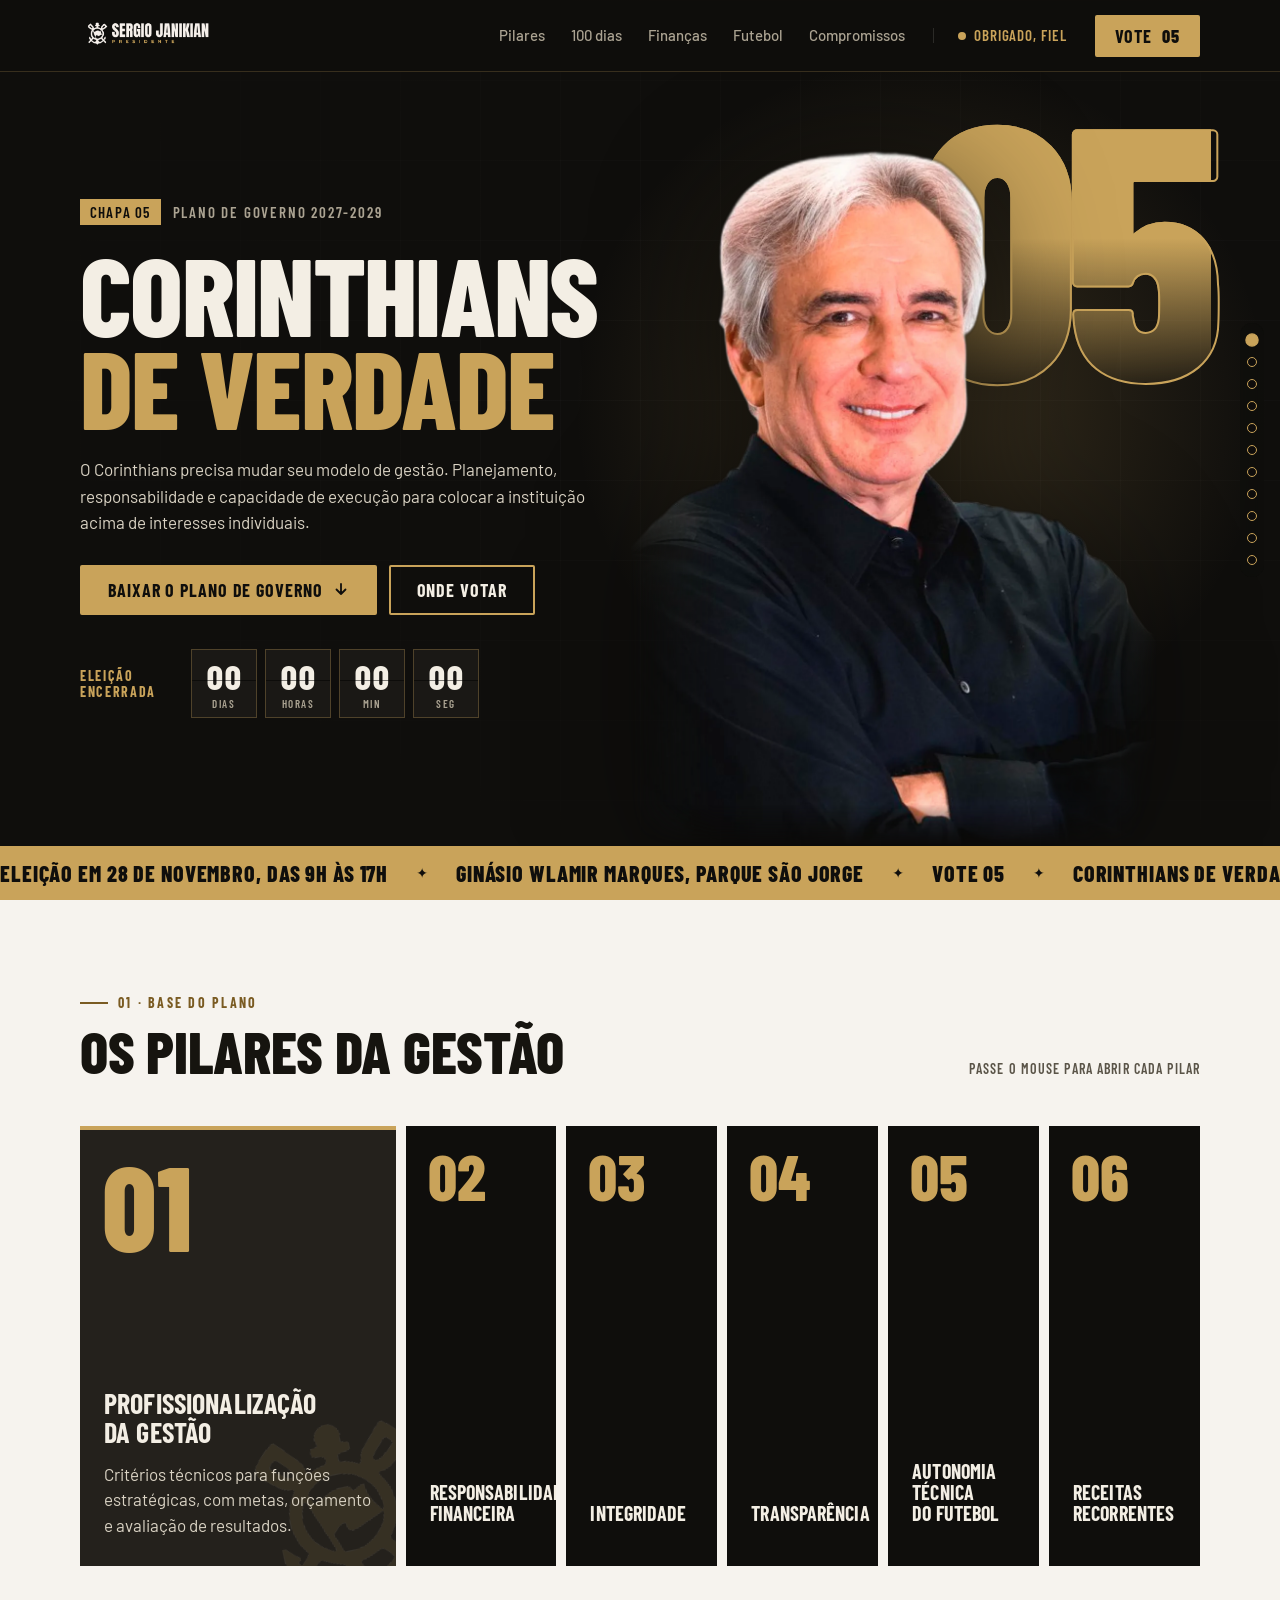
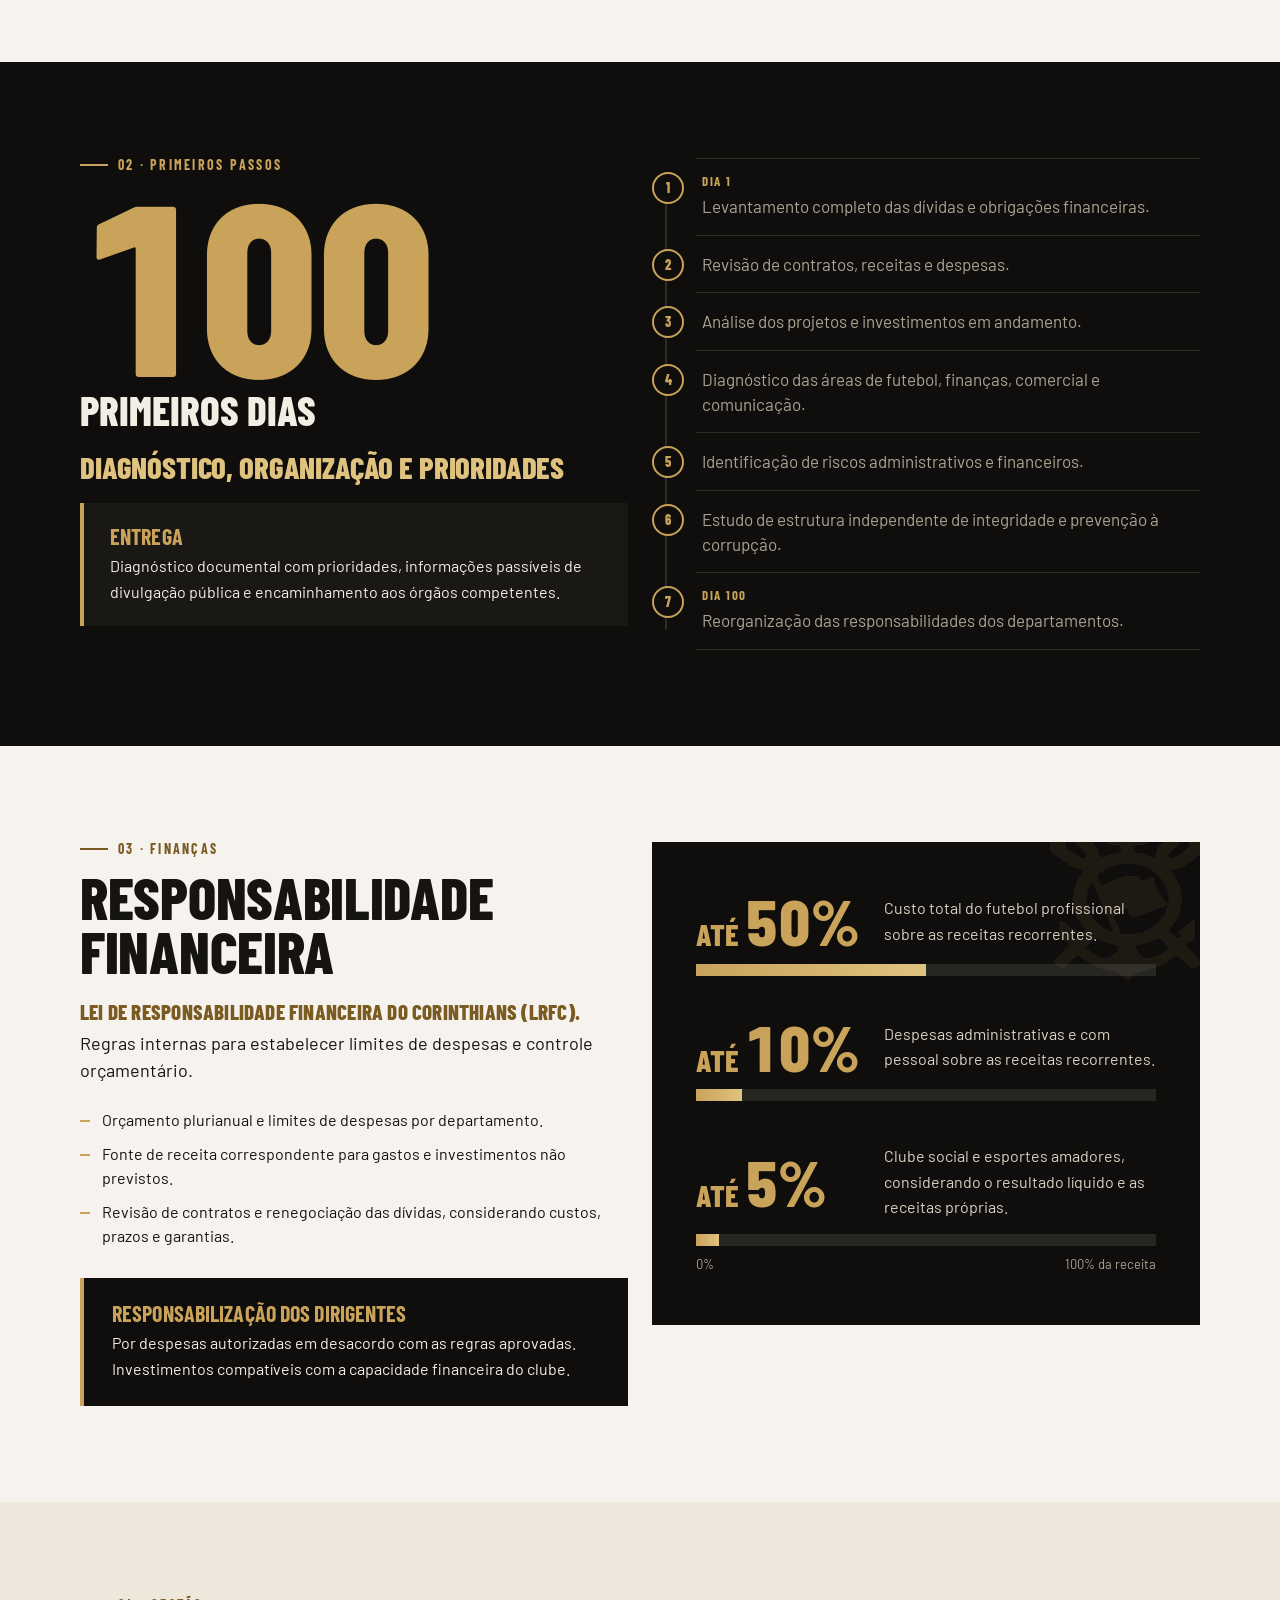
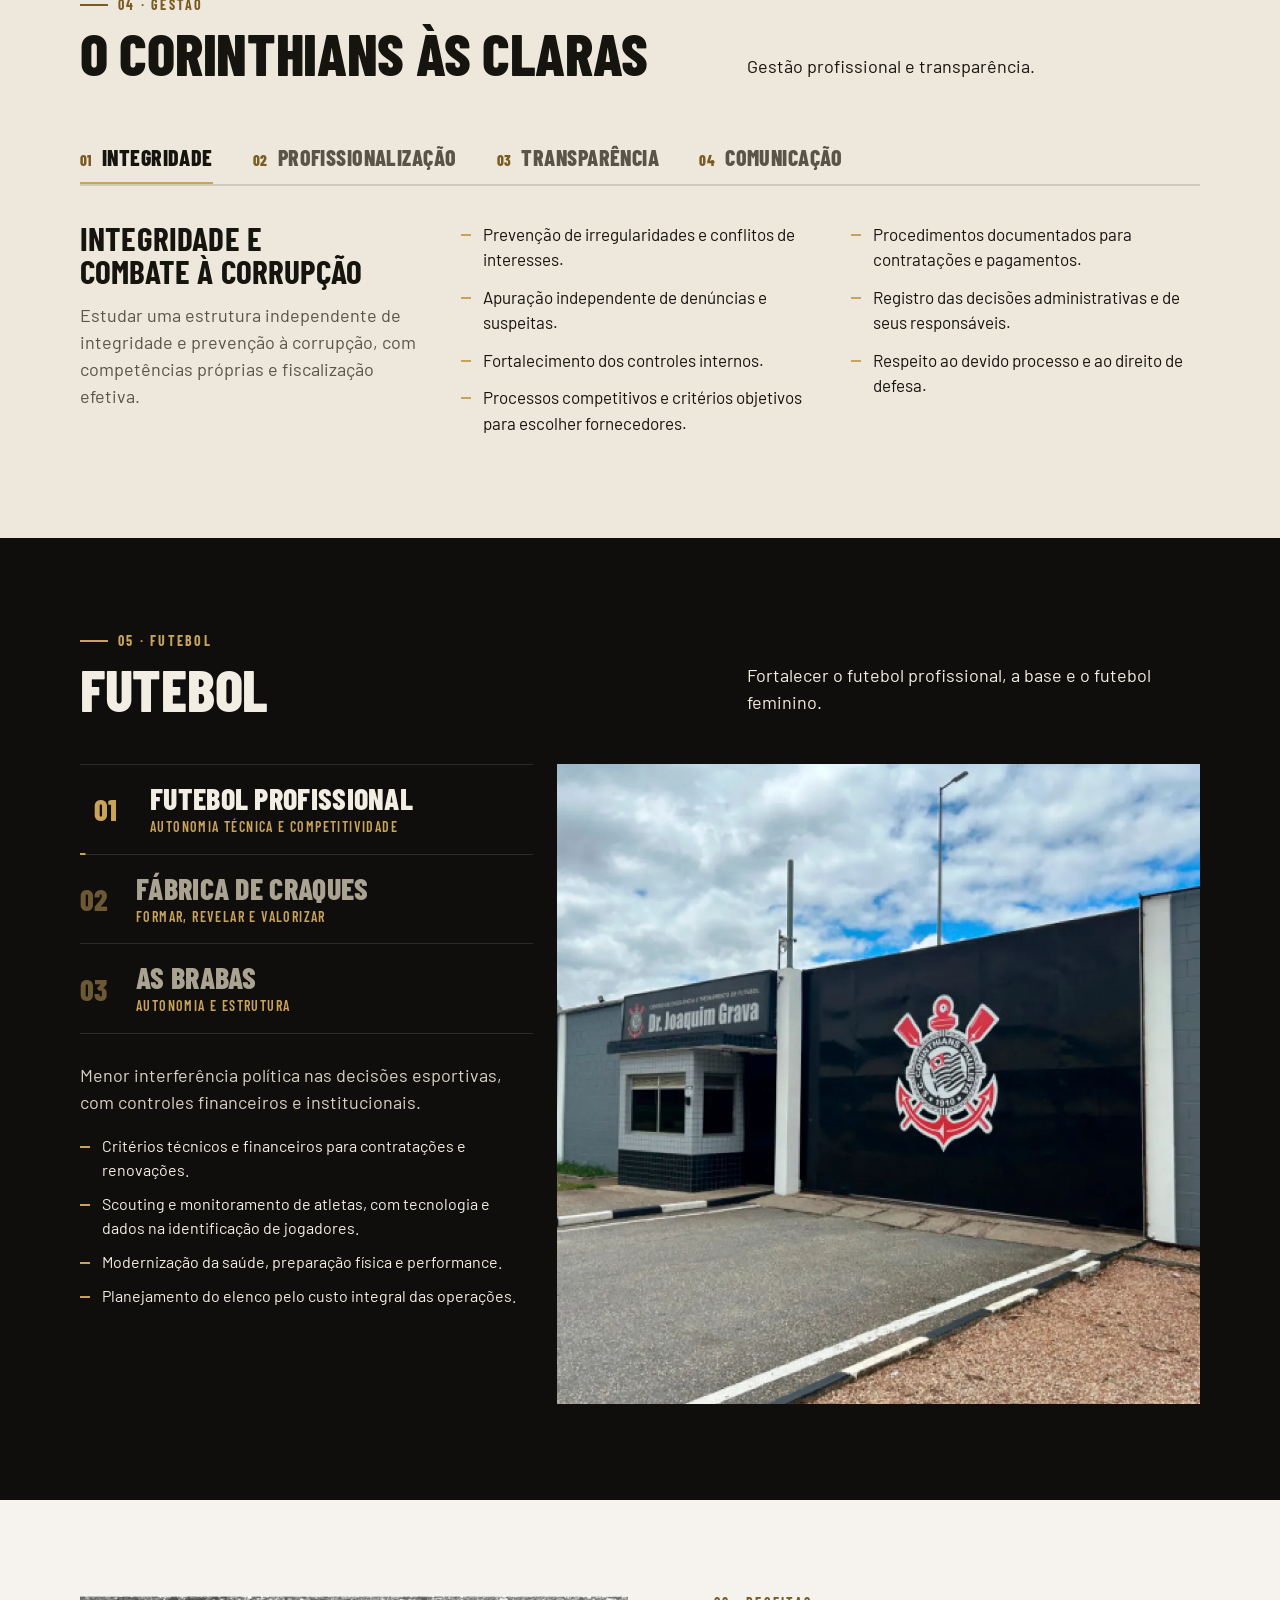
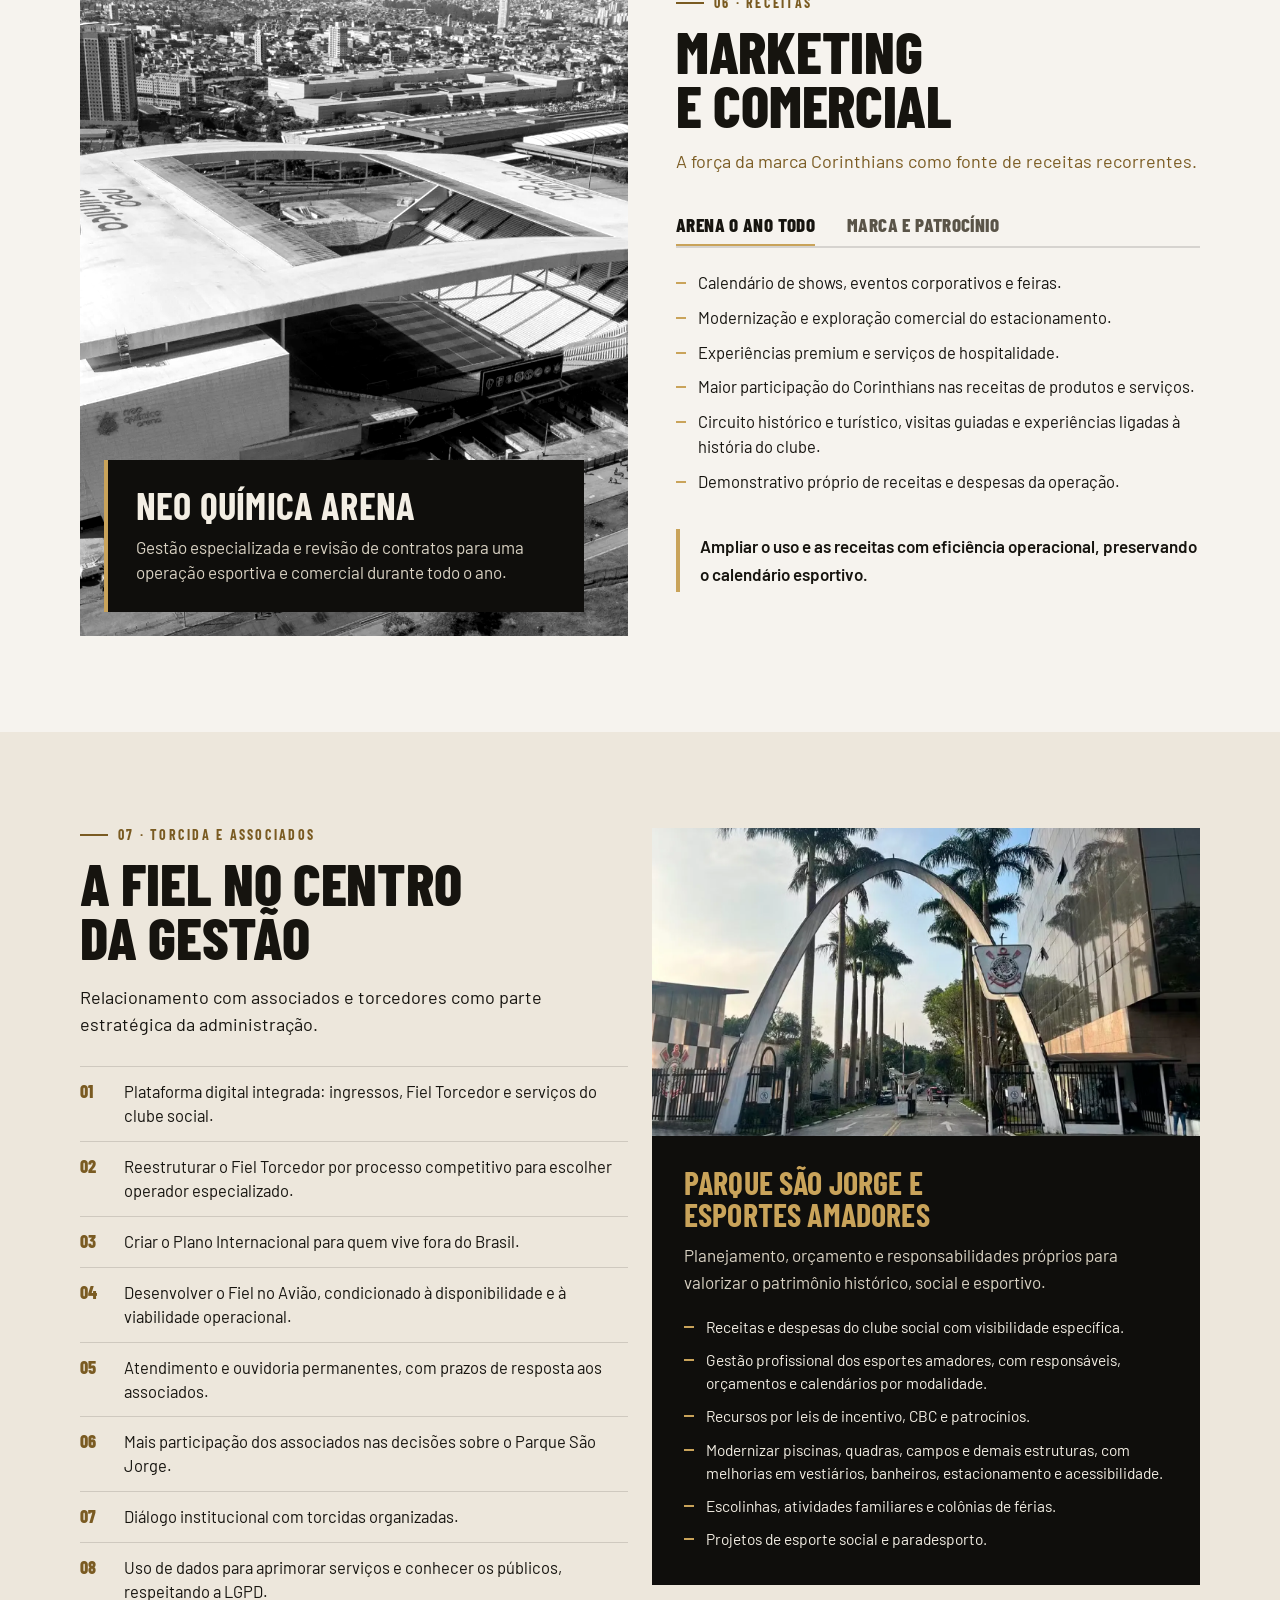
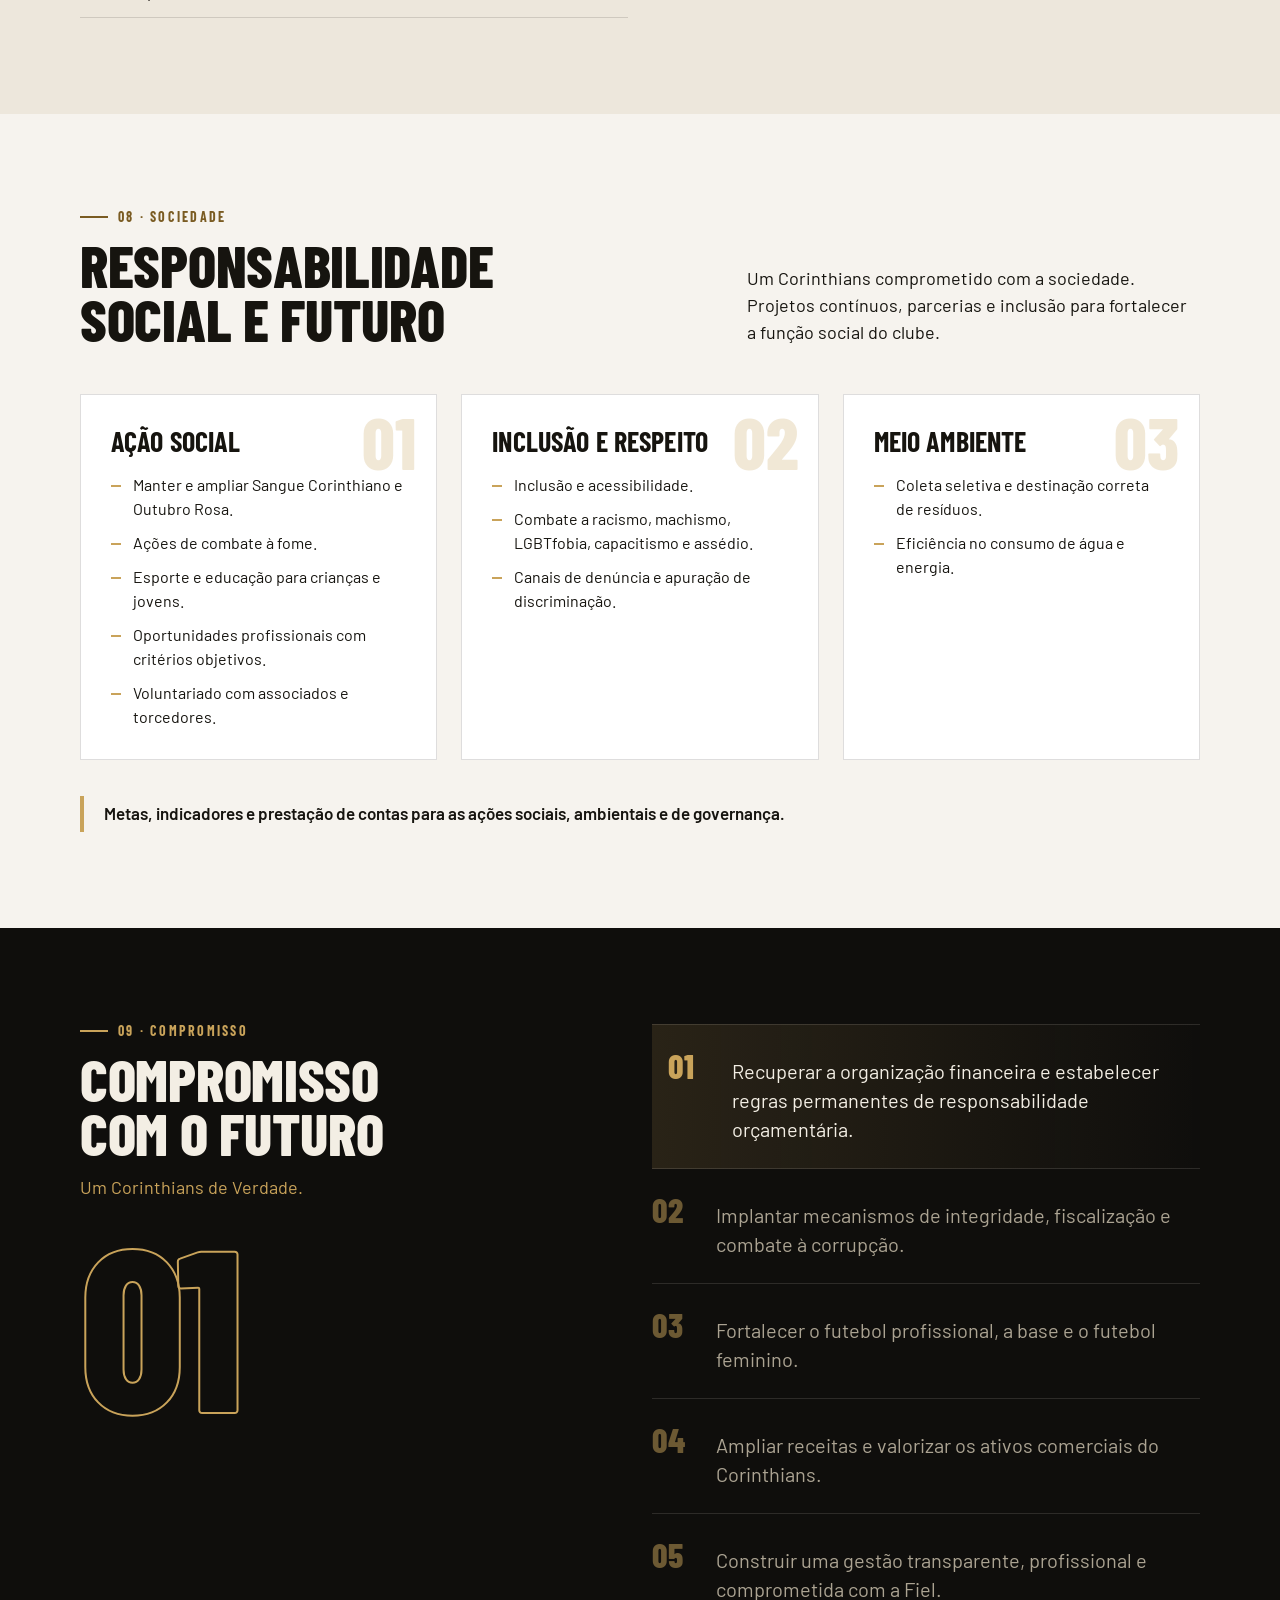
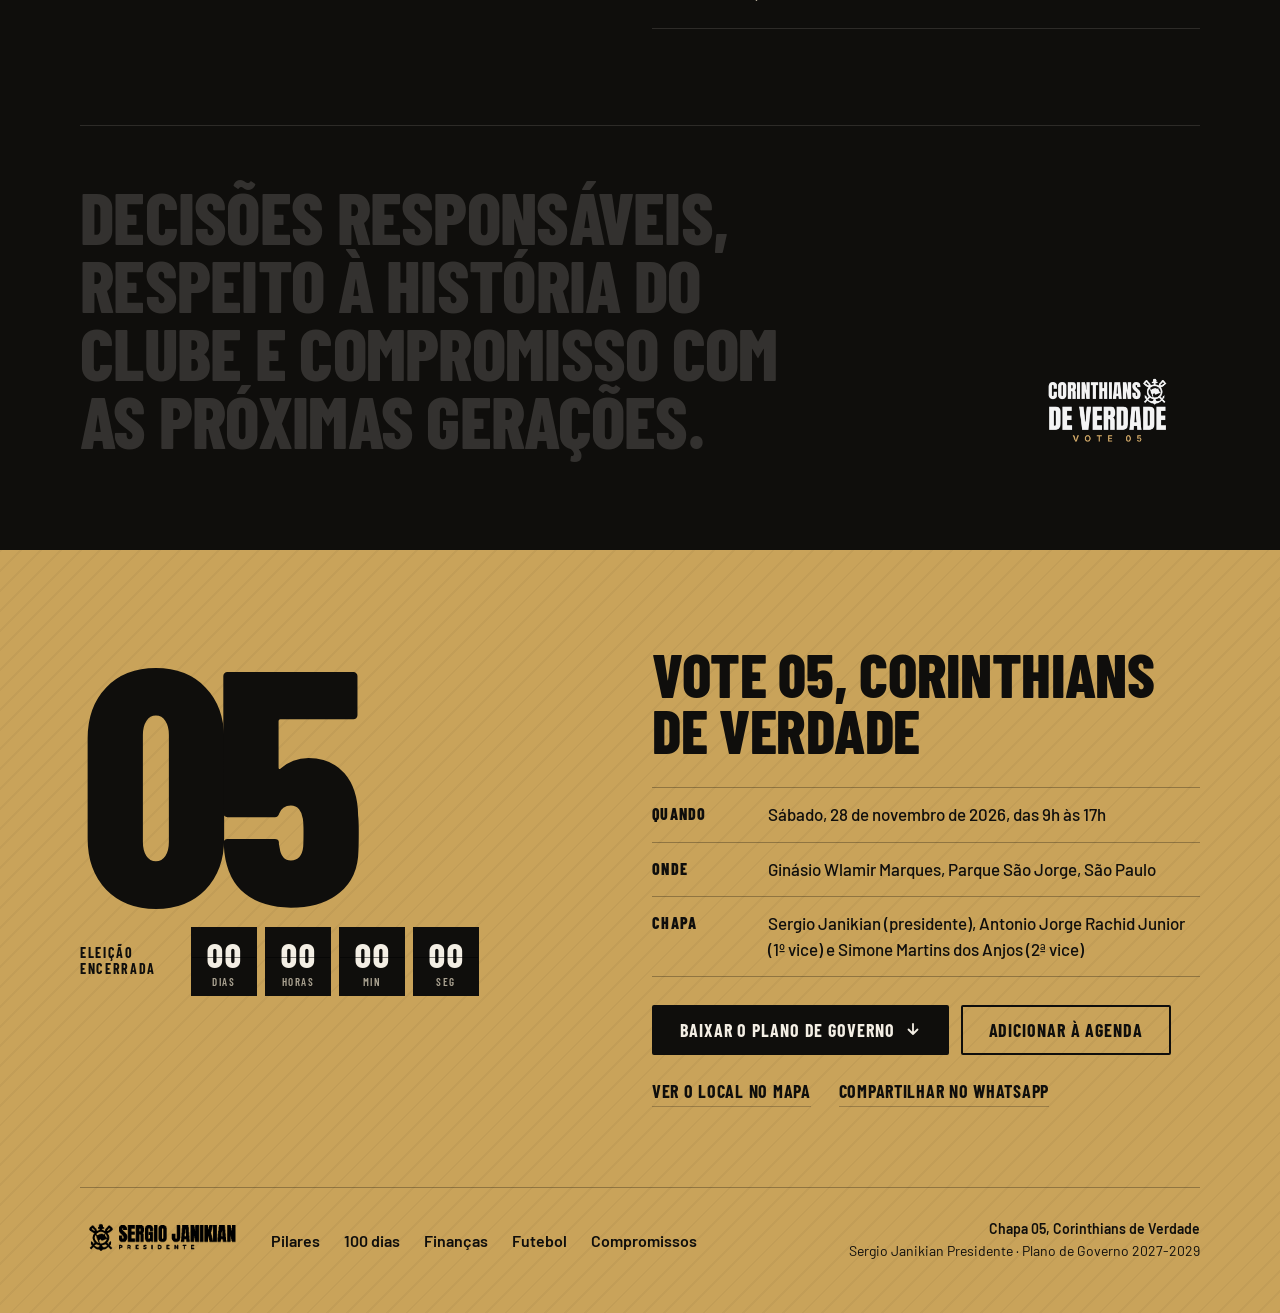
==== index.html @ c49cb606 "Adiciona .gitignore" ====
<!DOCTYPE html>
<!-- Sergio Janikian Presidente — Corinthians de Verdade — Vote 05
     Identidade: PDF "Plano de Governo 2027-2029" (preto, creme, ouro; títulos condensados em caixa alta).
     Interações: contagem regressiva, faixa corrida, pilares que expandem, contadores, linha do tempo que acende,
     abas, capítulos do futebol com troca de foto, foto que revela a cor, frase que acende, agenda e compartilhamento. -->
<html lang="pt-BR" data-type="service">
<head>
<meta charset="UTF-8">
<meta name="viewport" content="width=device-width, initial-scale=1, viewport-fit=cover">
<title>Sergio Janikian Presidente – Corinthians de Verdade – Vote 05</title>
<meta name="description" content="Plano de Governo 2027-2029 de Sergio Janikian para o Corinthians. O Corinthians precisa mudar seu modelo de gestão. Vote 05.">
<meta property="og:type" content="website">
<meta property="og:title" content="Sergio Janikian Presidente – Corinthians de Verdade">
<meta property="og:description" content="Plano de Governo 2027-2029. Vote 05.">
<meta property="og:image" content="assets/img/fotos/sergio-janikian.webp">
<meta name="twitter:card" content="summary_large_image">
<meta name="theme-color" content="#100F0D">
<link rel="icon" href="assets/img/logos/logo-referencia-3.png" type="image/png">
<link rel="preconnect" href="https://fonts.googleapis.com">
<link rel="preconnect" href="https://fonts.gstatic.com" crossorigin>
<link href="https://fonts.googleapis.com/css2?family=Barlow+Condensed:wght@500;600;700;800&family=Barlow:wght@400;500;600&display=swap" rel="stylesheet">
<link rel="stylesheet" href="assets/css/style.css">
<script>document.documentElement.classList.add('js','m-enter');setTimeout(function(){document.documentElement.classList.add('m-enter-done')},900)</script>
<script src="assets/js/main.js" defer></script>
</head>
<body>

<header class="nav">
  <div class="wrap nav__bar">
    <a class="skip-link" href="#conteudo">Pular para o conteúdo</a>
    <a class="nav__logo" href="#inicio" aria-label="Sergio Janikian Presidente, início">
      <img src="assets/img/logos/logo-referencia-2.png" alt="" width="464" height="114">
    </a>
    <nav class="nav__links" id="menu" aria-label="Seções">
      <a class="nav__link" href="#pilares">Pilares</a>
      <a class="nav__link" href="#cem-dias">100 dias</a>
      <a class="nav__link" href="#financas">Finanças</a>
      <a class="nav__link" href="#futebol">Futebol</a>
      <a class="nav__link" href="#compromissos">Compromissos</a>
    </nav>
    <p class="nav__count"><span class="dot" aria-hidden="true"></span><span data-cd-text>28 de novembro</span></p>
    <a class="btn btn--primary nav__btn" href="#votar">Vote <b>05</b></a>
    <button class="nav__toggle" type="button" aria-expanded="false" aria-controls="menu" aria-label="Abrir menu">
      <svg width="20" height="20" viewBox="0 0 20 20" aria-hidden="true"><path d="M3 6h14M3 14h14" stroke="currentColor" stroke-width="1.8" stroke-linecap="round"/></svg>
    </button>
  </div>
  <div class="nav__progress" aria-hidden="true"><i></i></div>
</header>

<!-- índice lateral (desktop) -->
<nav class="dots" aria-label="Índice da página">
  <a href="#inicio" data-label="Início"><span class="sr-only">Início</span></a>
  <a href="#pilares" data-label="Pilares"><span class="sr-only">Pilares</span></a>
  <a href="#cem-dias" data-label="100 dias"><span class="sr-only">100 dias</span></a>
  <a href="#financas" data-label="Finanças"><span class="sr-only">Finanças</span></a>
  <a href="#gestao" data-label="Gestão"><span class="sr-only">Gestão</span></a>
  <a href="#futebol" data-label="Futebol"><span class="sr-only">Futebol</span></a>
  <a href="#arena" data-label="Receitas"><span class="sr-only">Receitas</span></a>
  <a href="#fiel" data-label="A Fiel"><span class="sr-only">A Fiel</span></a>
  <a href="#social" data-label="Social"><span class="sr-only">Social</span></a>
  <a href="#compromissos" data-label="Compromissos"><span class="sr-only">Compromissos</span></a>
  <a href="#votar" data-label="Vote 05"><span class="sr-only">Vote 05</span></a>
</nav>

<main id="conteudo">

<!-- HERO -->
<section class="hero" id="inicio" aria-labelledby="titulo">
  <div class="hero__glow" aria-hidden="true"></div>
  <div class="wrap hero__grid">
    <div class="hero__text">
      <p class="hero__notice m-line"><span class="tag">Chapa 05</span> Plano de Governo 2027-2029</p>
      <h1 id="titulo"><span class="m-line">Corinthians</span> <span class="m-line ouro">de Verdade</span></h1>
      <p class="hero__lead m-line">O Corinthians precisa mudar seu modelo de gestão. Planejamento, responsabilidade e capacidade de execução para colocar a instituição acima de interesses individuais.</p>
      <div class="btn-row m-line">
        <a class="btn btn--primary" id="cta-hero" href="_pdf/Janikian_Plano_de_Governo_2027_2029.pdf" download>Baixar o plano de governo <svg class="m-arrow" viewBox="0 0 16 16" aria-hidden="true"><path d="M8 2v10M3.5 7.5 8 12l4.5-4.5" fill="none" stroke="currentColor" stroke-width="1.8" stroke-linecap="round" stroke-linejoin="round"/></svg></a>
        <a class="btn btn--secondary" href="#votar">Onde votar</a>
      </div>
      <div class="countdown m-line" data-countdown>
        <p class="countdown__label">Faltam para a eleição</p>
        <div class="countdown__grid" aria-hidden="true">
          <div><b data-cd="d">00</b><span>dias</span></div>
          <div><b data-cd="h">00</b><span>horas</span></div>
          <div><b data-cd="m">00</b><span>min</span></div>
          <div><b data-cd="s">00</b><span>seg</span></div>
        </div>
      </div>
    </div>
    <div class="hero__art m-settle" aria-hidden="true">
      <span class="hero__num" data-depth="-16">05</span>
      <img class="hero__retrato" data-depth="10" src="assets/img/fotos/sergio-janikian.webp" alt="" width="1080" height="1425" fetchpriority="high">
    </div>
  </div>
  <div class="marquee">
    <p class="sr-only">Eleição em 28 de novembro, das 9h às 17h. Ginásio Wlamir Marques, Parque São Jorge.</p>
    <div class="marquee__track" aria-hidden="true">
      <span>Eleição em 28 de novembro, das 9h às 17h</span><i>✦</i><span>Ginásio Wlamir Marques, Parque São Jorge</span><i>✦</i><span>Vote 05</span><i>✦</i><span>Corinthians de Verdade</span><i>✦</i>
      <span>Eleição em 28 de novembro, das 9h às 17h</span><i>✦</i><span>Ginásio Wlamir Marques, Parque São Jorge</span><i>✦</i><span>Vote 05</span><i>✦</i><span>Corinthians de Verdade</span><i>✦</i>
    </div>
  </div>
</section>

<!-- PILARES (PDF p.2) -->
<section class="sec" id="pilares" aria-labelledby="t-pilares">
  <div class="wrap">
    <div class="head head--row">
      <div>
        <p class="kicker">01 · Base do plano</p>
        <h2 id="t-pilares">Os pilares da gestão</h2>
      </div>
      <p class="hint" aria-hidden="true">Passe o mouse para abrir cada pilar</p>
    </div>
    <ol class="pilares" data-expand>
      <li class="pilar is-open" tabindex="0"><span class="pilar__num">01</span><h3>Profissionalização da gestão</h3><p>Critérios técnicos para funções estratégicas, com metas, orçamento e avaliação de resultados.</p></li>
      <li class="pilar" tabindex="0"><span class="pilar__num">02</span><h3>Responsabilidade financeira</h3><p>Despesas controladas, dívidas reorganizadas e compromissos com cobertura orçamentária.</p></li>
      <li class="pilar" tabindex="0"><span class="pilar__num">03</span><h3>Integridade</h3><p>Prevenção de irregularidades, fiscalização independente, processos transparentes e apuração de denúncias.</p></li>
      <li class="pilar" tabindex="0"><span class="pilar__num">04</span><h3>Transparência</h3><p>Prestação de contas periódica, informações acessíveis e acompanhamento das decisões administrativas.</p></li>
      <li class="pilar" tabindex="0"><span class="pilar__num">05</span><h3>Autonomia técnica do futebol</h3><p>Menos interferência política nas decisões esportivas e fortalecimento das áreas profissionais.</p></li>
      <li class="pilar" tabindex="0"><span class="pilar__num">06</span><h3>Receitas recorrentes</h3><p>Novas propriedades comerciais, patrocínios, produtos e experiências para a torcida.</p></li>
    </ol>
  </div>
</section>

<!-- 100 DIAS (PDF p.3) -->
<section class="sec sec--dark" id="cem-dias" aria-labelledby="t-cem">
  <div class="wrap split">
    <div class="split__a cem">
      <p class="kicker">02 · Primeiros passos</p>
      <p class="cem__num" aria-hidden="true"><span data-count="100">100</span></p>
      <p class="cem__dias">Primeiros dias</p>
      <h2 id="t-cem">Diagnóstico, organização e prioridades</h2>
      <div class="entrega">
        <h3>Entrega</h3>
        <p>Diagnóstico documental com prioridades, informações passíveis de divulgação pública e encaminhamento aos órgãos competentes.</p>
      </div>
    </div>
    <div class="split__b">
      <ol class="trilha" data-trail>
        <li><span class="trilha__dia">Dia 1</span>Levantamento completo das dívidas e obrigações financeiras.</li>
        <li>Revisão de contratos, receitas e despesas.</li>
        <li>Análise dos projetos e investimentos em andamento.</li>
        <li>Diagnóstico das áreas de futebol, finanças, comercial e comunicação.</li>
        <li>Identificação de riscos administrativos e financeiros.</li>
        <li>Estudo de estrutura independente de integridade e prevenção à corrupção.</li>
        <li><span class="trilha__dia">Dia 100</span>Reorganização das responsabilidades dos departamentos.</li>
      </ol>
    </div>
  </div>
</section>

<!-- LRFC (PDF p.4) -->
<section class="sec" id="financas" aria-labelledby="t-lrfc">
  <div class="wrap split">
    <div class="split__a">
      <p class="kicker">03 · Finanças</p>
      <h2 id="t-lrfc">Responsabilidade financeira</h2>
      <p class="lead"><strong class="rotulo">Lei de Responsabilidade Financeira do Corinthians (LRFC).</strong> Regras internas para estabelecer limites de despesas e controle orçamentário.</p>
      <ul class="lista">
        <li>Orçamento plurianual e limites de despesas por departamento.</li>
        <li>Fonte de receita correspondente para gastos e investimentos não previstos.</li>
        <li>Revisão de contratos e renegociação das dívidas, considerando custos, prazos e garantias.</li>
      </ul>
      <div class="regra">
        <h3>Responsabilização dos dirigentes</h3>
        <p>Por despesas autorizadas em desacordo com as regras aprovadas. Investimentos compatíveis com a capacidade financeira do clube.</p>
      </div>
    </div>
    <div class="split__b">
      <div class="tetos" role="list" aria-label="Limites de despesa sobre as receitas" data-bars>
        <img class="tetos__selo" src="assets/img/logos/logo-referencia-3.png" alt="" width="200" height="201" loading="lazy">
        <div class="teto" role="listitem">
          <strong>Até <span data-count="50" data-suffix="%">50%</span></strong>
          <span>Custo total do futebol profissional sobre as receitas recorrentes.</span>
          <div class="barra" aria-hidden="true"><i style="--v:.5"></i></div>
        </div>
        <div class="teto" role="listitem">
          <strong>Até <span data-count="10" data-suffix="%">10%</span></strong>
          <span>Despesas administrativas e com pessoal sobre as receitas recorrentes.</span>
          <div class="barra" aria-hidden="true"><i style="--v:.1"></i></div>
        </div>
        <div class="teto" role="listitem">
          <strong>Até <span data-count="5" data-suffix="%">5%</span></strong>
          <span>Clube social e esportes amadores, considerando o resultado líquido e as receitas próprias.</span>
          <div class="barra" aria-hidden="true"><i style="--v:.05"></i></div>
          <div class="barra-escala" aria-hidden="true"><span>0%</span><span>100% da receita</span></div>
        </div>
      </div>
    </div>
  </div>
</section>

<!-- INTEGRIDADE + ÀS CLARAS (PDF p.5, 6) -->
<section class="sec sec--alt" id="gestao" aria-labelledby="t-claras">
  <div class="wrap">
    <div class="head head--row">
      <div>
        <p class="kicker">04 · Gestão</p>
        <h2 id="t-claras">O Corinthians às claras</h2>
      </div>
      <p class="lead">Gestão profissional e transparência.</p>
    </div>
    <div class="tabs" data-tabs>
      <div class="tabs__list" role="tablist" aria-label="Gestão profissional e transparência">
        <button type="button" role="tab" id="tab-int" aria-controls="p-int" aria-selected="true"><span>01</span>Integridade</button>
        <button type="button" role="tab" id="tab-prof" aria-controls="p-prof" aria-selected="false"><span>02</span>Profissionalização</button>
        <button type="button" role="tab" id="tab-transp" aria-controls="p-transp" aria-selected="false"><span>03</span>Transparência</button>
        <button type="button" role="tab" id="tab-com" aria-controls="p-com" aria-selected="false"><span>04</span>Comunicação</button>
      </div>
      <div class="tabs__panel" role="tabpanel" id="p-int" aria-labelledby="tab-int">
        <div class="painel">
          <div class="painel__a">
            <h3 class="painel__titulo">Integridade e combate à corrupção</h3>
            <p>Estudar uma estrutura independente de integridade e prevenção à corrupção, com competências próprias e fiscalização efetiva.</p>
          </div>
          <ul class="lista lista--2 painel__b">
            <li>Prevenção de irregularidades e conflitos de interesses.</li>
            <li>Apuração independente de denúncias e suspeitas.</li>
            <li>Fortalecimento dos controles internos.</li>
            <li>Processos competitivos e critérios objetivos para escolher fornecedores.</li>
            <li>Procedimentos documentados para contratações e pagamentos.</li>
            <li>Registro das decisões administrativas e de seus responsáveis.</li>
            <li>Respeito ao devido processo e ao direito de defesa.</li>
          </ul>
        </div>
      </div>
      <div class="tabs__panel" role="tabpanel" id="p-prof" aria-labelledby="tab-prof">
        <div class="painel">
          <div class="painel__a"><h3 class="painel__titulo">Profissionalização</h3></div>
          <ul class="lista lista--2 painel__b">
            <li>Funções estratégicas remuneradas preenchidas por critérios técnicos.</li>
            <li>Metas e indicadores por departamento.</li>
            <li>Responsabilidade por orçamento e prazos.</li>
            <li>Plano de Continuidade Administrativa para preservar projetos estratégicos.</li>
          </ul>
        </div>
      </div>
      <div class="tabs__panel" role="tabpanel" id="p-transp" aria-labelledby="tab-transp">
        <div class="painel">
          <div class="painel__a"><h3 class="painel__titulo">Transparência</h3></div>
          <ul class="lista lista--2 painel__b">
            <li>Implantar o programa e criar o Portal de Transparência da Fiel.</li>
            <li>Divulgação periódica de receitas, despesas, dívidas e folha salarial.</li>
            <li>Prestação de contas da execução orçamentária.</li>
            <li>Informações aos órgãos de fiscalização.</li>
          </ul>
        </div>
      </div>
      <div class="tabs__panel" role="tabpanel" id="p-com" aria-labelledby="tab-com">
        <div class="painel">
          <div class="painel__a"><h3 class="painel__titulo">Comunicação</h3></div>
          <ul class="lista lista--2 painel__b">
            <li>Reformular a Corinthians TV com programação própria de entrevistas, documentários, bastidores e conteúdos históricos.</li>
            <li>Ampliar a abertura dos treinamentos e das entrevistas no CT.</li>
            <li>Zona mista fixa na Neo Química Arena, respeitadas as regras das competições.</li>
          </ul>
        </div>
      </div>
    </div>
  </div>
</section>

<!-- FUTEBOL: capítulos (PDF p.7, 8, 9) -->
<section class="sec sec--dark" id="futebol" aria-labelledby="t-fut">
  <div class="wrap">
    <div class="head head--row">
      <div>
        <p class="kicker">05 · Futebol</p>
        <h2 id="t-fut">Futebol</h2>
      </div>
      <p class="lead">Fortalecer o futebol profissional, a base e o futebol feminino.</p>
    </div>
    <div class="caps" data-chapters>
      <div class="caps__nav" role="tablist" aria-label="Futebol">
        <button type="button" role="tab" id="cap-1" aria-controls="cp-1" aria-selected="true"><span class="caps__n">01</span><span class="caps__t">Futebol profissional<small>Autonomia técnica e competitividade</small></span><i class="caps__bar" aria-hidden="true"></i></button>
        <button type="button" role="tab" id="cap-2" aria-controls="cp-2" aria-selected="false"><span class="caps__n">02</span><span class="caps__t">Fábrica de craques<small>Formar, revelar e valorizar</small></span><i class="caps__bar" aria-hidden="true"></i></button>
        <button type="button" role="tab" id="cap-3" aria-controls="cp-3" aria-selected="false"><span class="caps__n">03</span><span class="caps__t">As Brabas<small>Autonomia e estrutura</small></span><i class="caps__bar" aria-hidden="true"></i></button>
      </div>
      <div class="caps__fotos">
        <img class="is-on" data-for="cp-1" src="assets/img/fotos/ct.webp" alt="Portão do CT Dr. Joaquim Grava, com o escudo do Corinthians" width="1360" height="1015" loading="lazy">
        <img data-for="cp-2" src="assets/img/fotos/base-sub17.webp" alt="Elenco sub-17 do Corinthians comemorando o título do Brasileirão Sub-17" width="1600" height="1039" loading="lazy">
        <img data-for="cp-3" src="assets/img/fotos/brabas.webp" alt="Jogadoras do Corinthians erguendo a taça" width="1155" height="1157" loading="lazy" style="object-position:50% 30%">
      </div>
      <div class="caps__paineis">
        <div class="caps__panel" role="tabpanel" id="cp-1" aria-labelledby="cap-1">
          <h3>Futebol profissional</h3>
          <p>Menor interferência política nas decisões esportivas, com controles financeiros e institucionais.</p>
          <ul class="lista">
            <li>Critérios técnicos e financeiros para contratações e renovações.</li>
            <li>Scouting e monitoramento de atletas, com tecnologia e dados na identificação de jogadores.</li>
            <li>Modernização da saúde, preparação física e performance.</li>
            <li>Planejamento do elenco pelo custo integral das operações.</li>
          </ul>
        </div>
        <div class="caps__panel" role="tabpanel" id="cp-2" aria-labelledby="cap-2">
          <h3>Fábrica de craques</h3>
          <p>Fonte de atletas para o profissional e de valorização do patrimônio esportivo.</p>
          <ul class="lista">
            <li>Metodologia integrada ao futebol profissional.</li>
            <li>Modernização de alojamentos, campos e estruturas médicas.</li>
            <li>Acompanhamento nutricional, psicológico e físico.</li>
            <li>Proximidade com as famílias e acompanhamento escolar.</li>
          </ul>
          <div class="meta"><strong>Top <span data-count="3">3</span></strong><span>Meta: entre os 3 clubes brasileiros que mais arrecadam com transferências de atletas formados em casa.</span></div>
        </div>
        <div class="caps__panel" role="tabpanel" id="cp-3" aria-labelledby="cap-3">
          <h3>As Brabas</h3>
          <p>Planejamento e acompanhamento próprios para manter o protagonismo esportivo e ampliar a sustentabilidade da modalidade.</p>
          <ul class="lista">
            <li>Atuação comercial exclusiva, com profissional responsável por patrocínios, parceiros e metas específicas.</li>
            <li>Fortalecimento das categorias de base femininas.</li>
            <li>Fazendinha como casa oficial, com reformas e adequações para competições.</li>
            <li>Suporte nutricional, psicológico e familiar às atletas.</li>
            <li>Salários e premiações pagos em dia.</li>
          </ul>
          <div class="meta"><strong><span data-count="100" data-suffix="%">100%</span></strong><span>das receitas geradas reinvestidas na própria modalidade.</span></div>
        </div>
      </div>
    </div>
  </div>
</section>

<!-- ARENA + MARKETING (PDF p.10, 11) -->
<section class="sec" id="arena" aria-labelledby="t-mkt">
  <div class="wrap mkt">
    <div class="mkt__foto" data-develop>
      <img src="assets/img/fotos/arena.webp" alt="Vista aérea da Neo Química Arena" loading="lazy" width="1600" height="1068">
      <div class="mkt__caixa">
        <h3 class="mkt__arena">Neo Química Arena</h3>
        <p>Gestão especializada e revisão de contratos para uma operação esportiva e comercial durante todo o ano.</p>
      </div>
    </div>
    <div class="mkt__texto">
      <p class="kicker">06 · Receitas</p>
      <h2 id="t-mkt">Marketing e comercial</h2>
      <p class="lead lead--ouro">A força da marca Corinthians como fonte de receitas recorrentes.</p>
      <div class="tabs tabs--sm" data-tabs>
        <div class="tabs__list" role="tablist" aria-label="Marketing e comercial">
          <button type="button" role="tab" id="tab-ano" aria-controls="p-ano" aria-selected="true">Arena o ano todo</button>
          <button type="button" role="tab" id="tab-marca" aria-controls="p-marca" aria-selected="false">Marca e patrocínio</button>
        </div>
        <div class="tabs__panel" role="tabpanel" id="p-ano" aria-labelledby="tab-ano">
          <ul class="lista">
            <li>Calendário de shows, eventos corporativos e feiras.</li>
            <li>Modernização e exploração comercial do estacionamento.</li>
            <li>Experiências premium e serviços de hospitalidade.</li>
            <li>Maior participação do Corinthians nas receitas de produtos e serviços.</li>
            <li>Circuito histórico e turístico, visitas guiadas e experiências ligadas à história do clube.</li>
            <li>Demonstrativo próprio de receitas e despesas da operação.</li>
          </ul>
        </div>
        <div class="tabs__panel" role="tabpanel" id="p-marca" aria-labelledby="tab-marca">
          <ul class="lista">
            <li>Criar propriedades de patrocínio e valorizar os espaços da camisa.</li>
            <li>Ampliar parcerias e produtos licenciados.</li>
            <li>Novo processo competitivo para a gestão das lojas oficiais.</li>
            <li>Expandir a presença comercial para outros estados e desenvolver produtos e experiências para quem vive fora do Brasil.</li>
            <li>Internacionalizar a comunicação nas redes sociais.</li>
            <li>Desenvolver patrocínios e comercialização para a Corinthians TV.</li>
          </ul>
        </div>
      </div>
      <p class="nota">Ampliar o uso e as receitas com eficiência operacional, preservando o calendário esportivo.</p>
    </div>
  </div>
</section>

<!-- A FIEL + PARQUE SÃO JORGE (PDF p.12, 13) -->
<section class="sec sec--alt" id="fiel" aria-labelledby="t-fiel">
  <div class="wrap fiel">
    <div class="fiel__a">
      <p class="kicker">07 · Torcida e associados</p>
      <h2 id="t-fiel">A Fiel no centro da gestão</h2>
      <p class="lead">Relacionamento com associados e torcedores como parte estratégica da administração.</p>
      <ul class="linhas">
        <li>Plataforma digital integrada: ingressos, Fiel Torcedor e serviços do clube social.</li>
        <li>Reestruturar o Fiel Torcedor por processo competitivo para escolher operador especializado.</li>
        <li>Criar o Plano Internacional para quem vive fora do Brasil.</li>
        <li>Desenvolver o Fiel no Avião, condicionado à disponibilidade e à viabilidade operacional.</li>
        <li>Atendimento e ouvidoria permanentes, com prazos de resposta aos associados.</li>
        <li>Mais participação dos associados nas decisões sobre o Parque São Jorge.</li>
        <li>Diálogo institucional com torcidas organizadas.</li>
        <li>Uso de dados para aprimorar serviços e conhecer os públicos, respeitando a LGPD.</li>
      </ul>
    </div>
    <article class="psj" aria-labelledby="t-psj">
      <div class="psj__foto"><img src="assets/img/fotos/parque-sao-jorge.webp" alt="Portão de entrada do Parque São Jorge" loading="lazy" width="1495" height="1122"></div>
      <div class="psj__corpo">
        <h3 id="t-psj">Parque São Jorge e esportes amadores</h3>
        <p>Planejamento, orçamento e responsabilidades próprios para valorizar o patrimônio histórico, social e esportivo.</p>
        <ul class="lista">
          <li>Receitas e despesas do clube social com visibilidade específica.</li>
          <li>Gestão profissional dos esportes amadores, com responsáveis, orçamentos e calendários por modalidade.</li>
          <li>Recursos por leis de incentivo, CBC e patrocínios.</li>
          <li>Modernizar piscinas, quadras, campos e demais estruturas, com melhorias em vestiários, banheiros, estacionamento e acessibilidade.</li>
          <li>Escolinhas, atividades familiares e colônias de férias.</li>
          <li>Projetos de esporte social e paradesporto.</li>
        </ul>
      </div>
    </article>
  </div>
</section>

<!-- SOCIAL (PDF p.14) -->
<section class="sec" id="social" aria-labelledby="t-social">
  <div class="wrap">
    <div class="head head--row">
      <div>
        <p class="kicker">08 · Sociedade</p>
        <h2 id="t-social">Responsabilidade social e futuro</h2>
      </div>
      <p class="lead">Um Corinthians comprometido com a sociedade. Projetos contínuos, parcerias e inclusão para fortalecer a função social do clube.</p>
    </div>
    <div class="cards3">
      <div class="card">
        <span class="card__n" aria-hidden="true">01</span>
        <h3>Ação social</h3>
        <ul class="lista">
          <li>Manter e ampliar Sangue Corinthiano e Outubro Rosa.</li>
          <li>Ações de combate à fome.</li>
          <li>Esporte e educação para crianças e jovens.</li>
          <li>Oportunidades profissionais com critérios objetivos.</li>
          <li>Voluntariado com associados e torcedores.</li>
        </ul>
      </div>
      <div class="card">
        <span class="card__n" aria-hidden="true">02</span>
        <h3>Inclusão e respeito</h3>
        <ul class="lista">
          <li>Inclusão e acessibilidade.</li>
          <li>Combate a racismo, machismo, LGBTfobia, capacitismo e assédio.</li>
          <li>Canais de denúncia e apuração de discriminação.</li>
        </ul>
      </div>
      <div class="card">
        <span class="card__n" aria-hidden="true">03</span>
        <h3>Meio ambiente</h3>
        <ul class="lista">
          <li>Coleta seletiva e destinação correta de resíduos.</li>
          <li>Eficiência no consumo de água e energia.</li>
        </ul>
      </div>
    </div>
    <p class="nota">Metas, indicadores e prestação de contas para as ações sociais, ambientais e de governança.</p>
  </div>
</section>

<!-- COMPROMISSOS + MANIFESTO (PDF p.15) -->
<section class="sec sec--dark" id="compromissos" aria-labelledby="t-comp">
  <div class="wrap split">
    <div class="split__a comp">
      <p class="kicker">09 · Compromisso</p>
      <h2 id="t-comp">Compromisso com o futuro</h2>
      <p class="lead">Um Corinthians de Verdade.</p>
      <p class="comp__big" aria-hidden="true" data-comp-big>01</p>
    </div>
    <ol class="compromissos split__b" data-comp>
      <li class="is-on" tabindex="0">Recuperar a organização financeira e estabelecer regras permanentes de responsabilidade orçamentária.</li>
      <li tabindex="0">Implantar mecanismos de integridade, fiscalização e combate à corrupção.</li>
      <li tabindex="0">Fortalecer o futebol profissional, a base e o futebol feminino.</li>
      <li tabindex="0">Ampliar receitas e valorizar os ativos comerciais do Corinthians.</li>
      <li tabindex="0">Construir uma gestão transparente, profissional e comprometida com a Fiel.</li>
    </ol>
  </div>
  <div class="wrap manifesto">
    <p class="manifesto__frase" data-words>Decisões responsáveis, respeito à história do clube e compromisso com as próximas gerações.</p>
    <img class="manifesto__logo" src="assets/img/logos/logo-referencia-1.png" alt="Corinthians de Verdade, vote 05" width="304" height="160" loading="lazy">
  </div>
</section>

</main>

<!-- FECHAMENTO + RODAPÉ -->
<footer class="closing" id="votar" aria-labelledby="t-votar">
  <div class="wrap">
    <div class="close">
      <div class="close__a">
        <p class="close__num" aria-hidden="true">05</p>
        <div class="countdown countdown--dark" data-countdown aria-hidden="true">
          <p class="countdown__label">Faltam</p>
          <div class="countdown__grid">
            <div><b data-cd="d">00</b><span>dias</span></div>
            <div><b data-cd="h">00</b><span>horas</span></div>
            <div><b data-cd="m">00</b><span>min</span></div>
            <div><b data-cd="s">00</b><span>seg</span></div>
          </div>
        </div>
      </div>
      <div class="close__text">
        <h2 id="t-votar">Vote 05, Corinthians de Verdade</h2>
        <dl class="info">
          <div><dt>Quando</dt><dd>Sábado, 28 de novembro de 2026, das 9h às 17h</dd></div>
          <div><dt>Onde</dt><dd>Ginásio Wlamir Marques, Parque São Jorge, São Paulo</dd></div>
          <div><dt>Chapa</dt><dd>Sergio Janikian (presidente), Antonio Jorge Rachid Junior (1º vice) e Simone Martins dos Anjos (2ª vice)</dd></div>
        </dl>
        <div class="btn-row">
          <a class="btn btn--primary" href="_pdf/Janikian_Plano_de_Governo_2027_2029.pdf" download>Baixar o plano de governo <svg class="m-arrow" viewBox="0 0 16 16" aria-hidden="true"><path d="M8 2v10M3.5 7.5 8 12l4.5-4.5" fill="none" stroke="currentColor" stroke-width="1.8" stroke-linecap="round" stroke-linejoin="round"/></svg></a>
          <button class="btn btn--secondary" type="button" data-ics>Adicionar à agenda</button>
        </div>
        <div class="close__links">
          <a class="link" href="https://www.google.com/maps/search/?api=1&amp;query=Gin%C3%A1sio+Wlamir+Marques+Parque+S%C3%A3o+Jorge+S%C3%A3o+Paulo" target="_blank" rel="noopener">Ver o local no mapa</a>
          <a class="link" data-share href="https://wa.me/?text=Vote%2005%20%E2%80%93%20Corinthians%20de%20Verdade.%20Elei%C3%A7%C3%A3o%2028%2F11%2C%20das%209h%20%C3%A0s%2017h%2C%20Gin%C3%A1sio%20Wlamir%20Marques%2C%20Parque%20S%C3%A3o%20Jorge." target="_blank" rel="noopener">Compartilhar no WhatsApp</a>
        </div>
      </div>
    </div>
    <div class="dir">
      <img class="dir__logo" src="assets/img/logos/logo-referencia-2.png" alt="Sergio Janikian Presidente" width="464" height="114" loading="lazy">
      <nav class="dir__links" aria-label="Rodapé">
        <a href="#pilares">Pilares</a>
        <a href="#cem-dias">100 dias</a>
        <a href="#financas">Finanças</a>
        <a href="#futebol">Futebol</a>
        <a href="#compromissos">Compromissos</a>
      </nav>
      <p class="dir__legal"><strong>Chapa 05, Corinthians de Verdade</strong><br>Sergio Janikian Presidente · Plano de Governo 2027-2029</p>
    </div>
  </div>
</footer>

<nav class="actionbar" aria-label="Ações rápidas">
  <a class="btn btn--primary" href="#votar">Onde votar</a>
  <a class="btn btn--secondary" href="_pdf/Janikian_Plano_de_Governo_2027_2029.pdf" download>Plano (PDF)</a>
</nav>

</body>
</html>
---- assets/css/style.css ----
/* =========================================================================
   Sergio Janikian Presidente — Corinthians de Verdade — Vote 05
   Identidade do PDF (preto, creme, ouro; condensada em caixa alta).
   Desktop primeiro; tablet e celular empilham (ajuste fino depois).
   ========================================================================= */

:root{
  --g-dark:#0F0E0C;
  --g-dark-2:#1A1815;
  --g-dark-3:#24211C;
  --g-main:#F6F3EE;
  --g-alt:#EDE7DC;
  --ink:#16140F;
  --muted:#5A5448;
  --cream:#F3EEE4;
  --cream-muted:#ABA392;
  --gold:#C9A35A;
  --gold-hi:#E0C27F;
  --gold-ink:#7A5B22;
  --line:rgba(22,20,15,.14);
  --line-d:rgba(243,238,228,.13);

  --display:'Barlow Condensed','Arial Narrow',sans-serif;
  --text:'Barlow',system-ui,sans-serif;

  --nav:72px; --gut:80px; --gap:24px; --pad:96px;
  --r:2px; --btn-h:50px;
  --ease:cubic-bezier(.2,.8,.2,1);
  --ease-out:cubic-bezier(.22,1,.36,1);
}
@media (max-width:1279px){ :root{ --gut:56px; } }
@media (max-width:1023px){ :root{ --gut:40px; --pad:88px; } }
@media (max-width:639px){ :root{ --nav:60px; --gut:20px; --gap:12px; --pad:72px; } }

/* ---------- base ---------- */
*{box-sizing:border-box}
html,body{margin:0}
html{scroll-behavior:smooth;scroll-padding-top:var(--nav);-webkit-text-size-adjust:100%}
@media (prefers-reduced-motion:reduce){ html{scroll-behavior:auto} }
body{background:var(--g-main);color:var(--ink);font:400 16px/1.6 var(--text);-webkit-font-smoothing:antialiased;overflow-x:hidden}
img{max-width:100%;display:block}
p,ul,ol,dl,dd,h1,h2,h3,figure{margin:0}
ul,ol{padding:0;list-style:none}
a{color:inherit}
strong{font-weight:600}
button{font:inherit;color:inherit}
h1,h2,h3{font-family:var(--display);font-weight:800;text-transform:uppercase;line-height:.92;letter-spacing:-.005em;text-wrap:balance}
h2{font-size:clamp(44px,4.6vw,72px)}
h3{font-size:clamp(22px,1.7vw,28px);font-weight:700;line-height:1;letter-spacing:.005em}
.ouro{color:var(--gold)}
.sr-only{position:absolute;width:1px;height:1px;overflow:hidden;clip:rect(0 0 0 0);white-space:nowrap}
:focus-visible{outline:2px solid var(--gold);outline-offset:3px}
.sec:not(.sec--dark) :focus-visible{outline-color:var(--gold-ink)}
.wrap{width:min(100% - 2*var(--gut), 1280px);margin-inline:auto;position:relative;z-index:1}
.skip-link{position:absolute;left:0;top:50%;transform:translate(-200vw,-50%);background:var(--gold);color:var(--g-dark);padding:10px 16px;font-weight:600;text-decoration:none;z-index:20}
.skip-link:focus{transform:translate(0,-50%)}

/* ---------- botões e links ---------- */
.btn{position:relative;overflow:hidden;display:inline-flex;align-items:center;justify-content:center;gap:10px;min-height:var(--btn-h);padding:0 26px;border-radius:var(--r);border:2px solid transparent;
     font:700 18px/1 var(--display);text-transform:uppercase;letter-spacing:.05em;text-decoration:none;white-space:nowrap;cursor:pointer;isolation:isolate;
     transition:transform 120ms var(--ease),color 160ms var(--ease),border-color 160ms var(--ease),background-color 160ms var(--ease)}
.btn::before{content:"";position:absolute;inset:0;z-index:-1;transform:scaleX(0);transform-origin:right;transition:transform 260ms var(--ease)}
.btn--primary{background:var(--gold);color:var(--g-dark);border-color:var(--gold)}
.btn--primary::before{background:var(--cream)}
.btn--secondary{background:transparent;color:var(--cream);border-color:var(--gold)}
.btn--secondary::before{background:var(--gold)}
.btn .m-arrow{width:16px;height:16px;transition:transform 160ms var(--ease)}
@media (hover:hover) and (pointer:fine){
  .btn:hover{transform:translateY(-2px)}
  .btn:hover::before{transform:scaleX(1);transform-origin:left}
  .btn--primary:hover{border-color:var(--cream)}
  .btn--secondary:hover{color:var(--g-dark)}
  .btn:hover .m-arrow{transform:translateY(3px)}
}
.btn:active{transform:translateY(1px) scale(.985);transition-duration:90ms}
.btn-row{display:flex;flex-wrap:wrap;gap:12px}
.link{display:inline-block;font:700 18px/1.2 var(--display);text-transform:uppercase;letter-spacing:.04em;text-decoration:none;padding:12px 0 4px;
      background:linear-gradient(currentColor,currentColor) 0 100%/0 2px no-repeat,linear-gradient(rgba(16,15,13,.25),rgba(16,15,13,.25)) 0 100%/100% 1px no-repeat;transition:background-size 200ms var(--ease)}
.link:hover,.link:focus-visible{background-size:100% 2px,100% 1px}

/* ---------- nav ---------- */
.nav{position:fixed;inset:0 0 auto;height:var(--nav);z-index:30;background:rgba(15,14,12,.94);backdrop-filter:blur(10px);-webkit-backdrop-filter:blur(10px);color:var(--cream);border-bottom:1px solid rgba(201,163,90,.22)}
.nav__bar{height:100%;display:flex;align-items:center;gap:28px}
.nav__logo img{height:34px;width:auto}
.nav__links{display:flex;gap:26px;margin-left:auto;align-items:center}
.nav__link{position:relative;font:500 15px/1 var(--text);text-decoration:none;color:var(--cream-muted);white-space:nowrap;padding:14px 0;transition:color 150ms var(--ease)}
.nav__link::after{content:"";position:absolute;left:0;right:0;bottom:6px;height:2px;background:var(--gold);transform:scaleX(0);transform-origin:right;transition:transform 200ms var(--ease)}
.nav__link:hover,.nav__link.is-current{color:var(--cream)}
.nav__link:hover::after,.nav__link.is-current::after{transform:scaleX(1);transform-origin:left}
.nav__count{display:flex;align-items:center;gap:8px;font:600 15px/1 var(--display);letter-spacing:.06em;text-transform:uppercase;color:var(--gold);white-space:nowrap;padding-left:24px;border-left:1px solid var(--line-d)}
.nav__count .dot{width:8px;height:8px;border-radius:50%;background:var(--gold);animation:pulse 2s infinite}
@keyframes pulse{0%{box-shadow:0 0 0 0 rgba(201,163,90,.55)}70%{box-shadow:0 0 0 10px rgba(201,163,90,0)}100%{box-shadow:0 0 0 0 rgba(201,163,90,0)}}
.nav__btn{min-height:42px;padding:0 18px}
.nav__btn b{font-weight:800}
.nav__toggle{display:none;width:44px;height:44px;align-items:center;justify-content:center;background:transparent;color:var(--cream);border:2px solid var(--gold);border-radius:var(--r);cursor:pointer}
.nav__progress{position:absolute;left:0;right:0;bottom:-1px;height:2px}
.nav__progress i{display:block;height:100%;background:linear-gradient(90deg,var(--gold),var(--gold-hi));transform-origin:left;transform:scaleX(var(--p,0))}

/* índice lateral */
.dots{position:fixed;right:16px;top:50%;transform:translateY(-50%);z-index:25;display:flex;flex-direction:column;gap:12px;padding:12px 7px;border-radius:20px;background:rgba(15,14,12,.72);backdrop-filter:blur(6px);-webkit-backdrop-filter:blur(6px)}
.dots a{position:relative;display:block;width:10px;height:10px;border-radius:50%;border:1.5px solid var(--gold);background:rgba(15,14,12,.3);transition:transform 200ms var(--ease),background-color 200ms}
.dots a::before{content:"";position:absolute;inset:-8px}
.dots a::after{content:attr(data-label);position:absolute;right:22px;top:50%;transform:translate(6px,-50%);opacity:0;pointer-events:none;white-space:nowrap;
               font:700 13px/1 var(--display);letter-spacing:.06em;text-transform:uppercase;background:var(--g-dark);color:var(--gold);padding:6px 10px;border:1px solid rgba(201,163,90,.4);transition:opacity 150ms,transform 150ms var(--ease)}
.dots a:hover::after,.dots a:focus-visible::after{opacity:1;transform:translate(0,-50%)}
.dots a.is-current{background:var(--gold);transform:scale(1.35)}
.dots a:hover{transform:scale(1.35)}

/* ---------- seções ---------- */
.sec{position:relative;padding:var(--pad) 0;background:var(--g-main)}
.sec--alt{background:var(--g-alt)}
.sec--dark{background:var(--g-dark);color:var(--cream)}
.kicker{font:700 14px/1 var(--display);letter-spacing:.16em;text-transform:uppercase;color:var(--gold-ink);margin-bottom:14px;display:flex;align-items:center;gap:10px}
.kicker::before{content:"";width:28px;height:2px;background:currentColor}
.sec--dark .kicker{color:var(--gold)}
.head{margin-bottom:48px}
.head--row{display:grid;grid-template-columns:repeat(12,1fr);column-gap:var(--gap);align-items:end}
.head--row > :first-child{grid-column:1 / span 7}
.head--row > :last-child{grid-column:8 / -1}
.hint{font:600 14px/1.3 var(--display);letter-spacing:.08em;text-transform:uppercase;color:var(--muted);justify-self:end}
.lead{font-size:clamp(18px,1.35vw,21px);line-height:1.5;max-width:58ch}
.lead--ouro{color:var(--gold-ink)}
.sec--dark .lead{color:var(--cream)}
.rotulo{display:block;font:800 21px/1.15 var(--display);text-transform:uppercase;letter-spacing:.01em;color:var(--gold-ink);margin-bottom:6px}
.nota{margin-top:36px;padding:4px 0 4px 20px;border-left:4px solid var(--gold);font-weight:600;font-size:17px;max-width:72ch}

.split{display:grid;grid-template-columns:repeat(12,1fr);column-gap:var(--gap);align-items:start}
.split__a{grid-column:1 / span 6;min-width:0}
.split__b{grid-column:7 / -1;min-width:0}
.split__a > h2 + *{margin-top:22px}

.lista li{position:relative;padding-left:22px;line-height:1.5}
.lista li + li{margin-top:10px}
.lista li::before{content:"";position:absolute;left:0;top:.72em;width:10px;height:2px;background:var(--gold)}
.lista--2{columns:2;column-gap:40px}
.lista--2 li{break-inside:avoid;margin:0 0 12px !important}

/* ---------- HERO ---------- */
.hero{position:relative;height:100svh;min-height:680px;max-height:1000px;background:var(--g-dark);color:var(--cream);display:flex;flex-direction:column;padding-top:var(--nav);overflow:hidden}
.hero__glow{position:absolute;inset:0;pointer-events:none;background:radial-gradient(560px circle at var(--mx,72%) var(--my,45%),rgba(201,163,90,.22),transparent 62%)}
.hero::after{content:"";position:absolute;inset:0;pointer-events:none;opacity:.6;
  background-image:linear-gradient(rgba(243,238,228,.035) 1px,transparent 1px),linear-gradient(90deg,rgba(243,238,228,.035) 1px,transparent 1px);background-size:80px 80px;
  -webkit-mask-image:radial-gradient(ellipse at 70% 40%,#000 20%,transparent 75%);mask-image:radial-gradient(ellipse at 70% 40%,#000 20%,transparent 75%)}
.hero__grid{flex:1;display:grid;grid-template-columns:repeat(12,1fr);column-gap:var(--gap);min-height:0}
.hero__text{grid-column:1 / span 6;align-self:center;position:relative;z-index:2;padding:32px 0}
.hero__notice{display:flex;align-items:center;gap:12px;font:600 15px/1 var(--display);letter-spacing:.12em;text-transform:uppercase;color:var(--cream-muted);margin-bottom:22px}
.tag{background:var(--gold);color:var(--g-dark);padding:6px 10px 5px;letter-spacing:.08em}
.hero h1{font-size:clamp(72px,8.6vw,136px);line-height:.84;letter-spacing:-.015em}
.hero h1 .m-line{display:block}
.hero__lead{margin-top:24px;font-size:clamp(17px,1.3vw,20px);line-height:1.55;color:#D9D2C3;max-width:34em}
.hero .btn-row{margin-top:30px}
.hero__art{grid-column:7 / -1;position:relative;min-height:0;z-index:1}
.hero__num{position:absolute;right:-2%;top:3%;font:800 clamp(260px,28vw,420px)/.8 var(--display);letter-spacing:-.04em;user-select:none;
           color:transparent;-webkit-text-stroke:2px var(--gold);background:linear-gradient(180deg,var(--gold) 0%,var(--gold) 50%,rgba(201,163,90,.08) 100%);-webkit-background-clip:text;background-clip:text;
           transition:transform 400ms var(--ease-out)}
.hero__retrato{position:absolute;bottom:0;left:-4%;height:min(90%,760px);width:auto;max-width:none;filter:drop-shadow(0 20px 60px rgba(0,0,0,.55));transition:transform 400ms var(--ease-out)}

.countdown{margin-top:34px;display:flex;align-items:center;gap:20px}
.countdown__label{font:700 14px/1.15 var(--display);letter-spacing:.12em;text-transform:uppercase;color:var(--gold);max-width:6.5em}
.countdown__grid{display:flex;gap:8px}
.countdown__grid div{min-width:66px;padding:10px 8px 8px;text-align:center;background:var(--g-dark-2);border:1px solid rgba(201,163,90,.3);position:relative;overflow:hidden}
.countdown__grid div::after{content:"";position:absolute;left:0;right:0;top:44%;height:1px;background:rgba(0,0,0,.5)}
.countdown__grid b{display:block;font:800 34px/1 var(--display);color:var(--cream);font-variant-numeric:tabular-nums}
.countdown__grid b.tick{animation:tick 380ms var(--ease-out)}
@keyframes tick{0%{transform:translateY(-35%);opacity:.15}100%{transform:none;opacity:1}}
.countdown__grid span{display:block;margin-top:4px;font:600 11px/1 var(--display);letter-spacing:.14em;text-transform:uppercase;color:var(--cream-muted)}

.marquee{position:relative;z-index:3;background:var(--gold);color:var(--g-dark);overflow:hidden;white-space:nowrap}
.marquee__track{display:inline-flex;align-items:center;gap:28px;padding:16px 0;animation:marquee 40s linear infinite;will-change:transform}
.marquee:hover .marquee__track{animation-play-state:paused}
.marquee span{font:800 22px/1 var(--display);text-transform:uppercase;letter-spacing:.04em}
.marquee i{font-style:normal;font-size:14px}
@keyframes marquee{to{transform:translateX(-50%)}}

/* ---------- PILARES: painéis que expandem ---------- */
.pilares{display:flex;gap:10px;height:440px}
.pilar{position:relative;flex:1 1 0;min-width:0;overflow:hidden;background:var(--g-dark);color:var(--cream);padding:28px 24px;cursor:pointer;
       display:flex;flex-direction:column;justify-content:flex-end;transition:flex-grow 520ms var(--ease-out),background-color 300ms}
.pilar::before{content:"";position:absolute;left:0;top:0;height:4px;width:100%;background:var(--gold);transform:scaleX(0);transform-origin:left;transition:transform 520ms var(--ease-out)}
.pilar::after{content:"";position:absolute;right:-60px;bottom:-60px;width:220px;height:220px;background:url(../img/logos/logo-referencia-3.png) center/contain no-repeat;opacity:0;transform:rotate(-12deg) scale(.8);transition:opacity 400ms,transform 600ms var(--ease-out)}
.pilar__num{position:absolute;top:18px;left:22px;font:800 64px/1 var(--display);color:var(--gold);transition:font-size 400ms var(--ease-out)}
.pilar h3{position:relative;z-index:1;font-size:20px;line-height:1.05;max-width:10em;hyphens:auto;-webkit-hyphens:auto;transition:font-size 300ms var(--ease-out)}
.pilar.is-open h3{font-size:28px}
.pilar p{position:relative;z-index:1;margin-top:14px;color:#D9D2C3;font-size:17px;line-height:1.5;max-width:30ch;opacity:0;transform:translateY(10px);max-height:0;transition:opacity 200ms,transform 300ms var(--ease-out),max-height 0s 250ms}
.pilar.is-open{flex-grow:2.6;background:var(--g-dark-3)}
.pilar.is-open::before{transform:scaleX(1)}
.pilar.is-open::after{opacity:.1;transform:rotate(-12deg) scale(1)}
.pilar.is-open .pilar__num{font-size:120px}
.pilar.is-open p{opacity:1;transform:none;max-height:12em;transition:opacity 300ms 200ms,transform 420ms 200ms var(--ease-out),max-height 0s}
.pilares:not([data-ready]) .pilar p{opacity:1;transform:none;max-height:none}

/* ---------- 100 DIAS ---------- */
.cem__num{font:800 clamp(180px,19vw,300px)/.78 var(--display);letter-spacing:-.04em;color:var(--gold);font-variant-numeric:tabular-nums}
.cem__dias{font:800 clamp(36px,3.2vw,52px)/1 var(--display);text-transform:uppercase;margin-top:14px}
.cem h2{margin-top:22px;color:var(--gold-hi);font-size:clamp(28px,2.4vw,38px)}
.entrega{margin-top:32px;background:var(--g-dark-2);border-left:4px solid var(--gold);padding:22px 26px}
.entrega h3{color:var(--gold);margin-bottom:6px}
.trilha{position:relative;counter-reset:t;padding-left:44px}
.trilha::before,.trilha::after{content:"";position:absolute;left:13px;top:20px;bottom:20px;width:2px;background:var(--line-d)}
.trilha::after{background:var(--gold);transform-origin:top;transform:scaleY(var(--fill,1))}
.trilha li{counter-increment:t;position:relative;padding:16px 0 16px 6px;border-bottom:1px solid var(--line-d);font-size:17px;line-height:1.45;color:var(--cream);transition:color 300ms}
.trilha li:first-child{border-top:1px solid var(--line-d)}
.trilha li::before{content:counter(t);position:absolute;left:-44px;top:13px;width:28px;height:28px;border-radius:50%;display:grid;place-items:center;
                   font:800 14px/1 var(--display);background:var(--g-dark);border:2px solid var(--gold);color:var(--gold);z-index:1;transition:background-color 300ms,color 300ms,transform 300ms var(--ease-out)}
.trilha li.is-on::before{background:var(--gold);color:var(--g-dark);transform:scale(1.12)}
.trilha[data-live] li{color:var(--cream-muted)}
.trilha[data-live] li.is-on{color:var(--cream)}
.trilha__dia{display:block;font:700 13px/1 var(--display);letter-spacing:.12em;text-transform:uppercase;color:var(--gold);margin-bottom:6px}

/* ---------- FINANÇAS ---------- */
.split__a > .lista{margin-top:24px}
.regra{margin-top:30px;background:var(--g-dark);color:var(--cream);padding:24px 28px;border-left:4px solid var(--gold)}
.regra h3{color:var(--gold);margin-bottom:6px}
.tetos{position:relative;background:var(--g-dark);color:var(--cream);padding:44px;display:grid;gap:30px;overflow:hidden}
.tetos__selo{position:absolute;right:-40px;top:-40px;width:220px;opacity:.08;pointer-events:none}
.teto{position:relative;display:grid;grid-template-columns:auto 1fr;column-gap:24px;align-items:center;padding:6px 0;transition:transform 250ms var(--ease)}
.teto strong{font:800 clamp(30px,2.4vw,36px)/.9 var(--display);color:var(--gold);text-transform:uppercase;min-width:4.6em;font-variant-numeric:tabular-nums}
.teto strong span{font-size:clamp(56px,5vw,78px);display:inline-block;min-width:1.8em}
.teto > span{color:#D9D2C3}
.teto:hover{transform:translateX(6px)}
.barra{grid-column:1 / -1;margin-top:14px;position:relative;height:12px;background:rgba(243,238,228,.1);overflow:hidden}
.barra i{position:absolute;inset:0 auto 0 0;width:100%;background:linear-gradient(90deg,var(--gold),var(--gold-hi));transform:scaleX(var(--v));transform-origin:left}
[data-bars][data-live]:not(.is-in) .barra i{transform:scaleX(0)}
[data-bars].is-in .barra i{transition:transform 1400ms var(--ease-out)}
[data-bars].is-in .teto:nth-of-type(2) .barra i{transition-delay:150ms}
[data-bars].is-in .teto:nth-of-type(3) .barra i{transition-delay:300ms}
.barra-escala{grid-column:1 / -1;display:flex;justify-content:space-between;margin-top:8px;font-size:13px;color:var(--cream-muted)}

/* ---------- ABAS ---------- */
.tabs__list{display:flex;border-bottom:2px solid var(--line);overflow-x:auto;scrollbar-width:none}
.tabs__list button{position:relative;display:flex;align-items:baseline;gap:10px;background:none;border:0;cursor:pointer;padding:18px 0 16px;margin-right:40px;
                   font:800 22px/1 var(--display);text-transform:uppercase;letter-spacing:.02em;color:var(--muted);white-space:nowrap;transition:color 160ms}
.tabs__list button span{font-size:15px;color:var(--gold-ink)}
.tabs__list button::after{content:"";position:absolute;left:0;right:0;bottom:-2px;height:4px;background:var(--gold);transform:scaleX(0);transform-origin:left;transition:transform 300ms var(--ease-out)}
.tabs__list button:hover,.tabs__list button[aria-selected="true"]{color:var(--ink)}
.tabs__list button[aria-selected="true"]::after{transform:scaleX(1)}
.sec--dark .tabs__list{border-color:var(--line-d)}
.tabs__panel{padding-top:36px}
.tabs__panel[hidden]{display:none}
.is-enter{animation:panelIn 420ms var(--ease-out)}
@keyframes panelIn{from{opacity:0;transform:translateY(12px)}to{opacity:1;transform:none}}
.painel{display:grid;grid-template-columns:repeat(12,1fr);column-gap:var(--gap);align-items:start;min-height:220px}
.painel__a{grid-column:1 / span 4}
.painel__b{grid-column:5 / -1;font-size:17px}
.painel__titulo{font-size:clamp(30px,2.6vw,42px);margin-bottom:14px}
.painel__a p{font-size:18px;line-height:1.5;color:var(--muted)}

/* ---------- FUTEBOL: capítulos ---------- */
.caps{display:grid;grid-template-columns:repeat(12,1fr);grid-template-rows:auto 1fr;column-gap:var(--gap);row-gap:28px}
.caps__nav{grid-column:1 / span 5;display:flex;flex-direction:column;border-top:1px solid var(--line-d)}
.caps__nav button{position:relative;display:grid;grid-template-columns:56px 1fr;align-items:center;text-align:left;background:none;border:0;border-bottom:1px solid var(--line-d);cursor:pointer;padding:18px 0;color:var(--cream-muted);transition:color 200ms,padding-left 300ms var(--ease-out)}
.caps__n{font:800 30px/1 var(--display);color:var(--gold);opacity:.5;transition:opacity 200ms}
.caps__t{font:800 30px/1 var(--display);text-transform:uppercase;letter-spacing:.01em}
.caps__t small{display:block;margin-top:6px;font:600 14px/1.2 var(--display);letter-spacing:.1em;color:var(--gold)}
.caps__bar{position:absolute;left:0;right:0;bottom:-1px;height:2px;background:var(--gold);transform:scaleX(0);transform-origin:left}
.caps__nav button:hover{color:var(--cream)}
.caps__nav button[aria-selected="true"]{color:var(--cream);padding-left:14px}
.caps__nav button[aria-selected="true"] .caps__n{opacity:1}
.caps__nav button[aria-selected="true"] .caps__bar{transform:scaleX(var(--prog,1))}
.caps__fotos{grid-column:6 / -1;grid-row:1 / span 2;position:relative;min-height:640px;overflow:hidden;background:var(--g-dark-2)}
.caps__fotos img{position:absolute;inset:0;width:100%;height:100%;object-fit:cover;opacity:0;transform:scale(1.07);transition:opacity 700ms var(--ease),transform 1800ms var(--ease-out)}
.caps__fotos img.is-on{opacity:1;transform:scale(1)}
.caps__paineis{grid-column:1 / span 5;grid-row:2}
.caps__panel h3{position:absolute;width:1px;height:1px;overflow:hidden;clip:rect(0 0 0 0)}
.caps__panel > p{font-size:18px;line-height:1.5;color:#D9D2C3;margin-bottom:18px}
.caps__panel[hidden]{display:none}
.meta{margin-top:22px;display:grid;grid-template-columns:auto 1fr;column-gap:20px;align-items:center;padding:16px 20px;background:var(--g-dark-2);border-left:4px solid var(--gold)}
.meta strong{font:800 56px/.85 var(--display);color:var(--gold);text-transform:uppercase;font-variant-numeric:tabular-nums}
.meta > span{font-weight:500;font-size:15px;line-height:1.45}

/* ---------- ARENA + MARKETING ---------- */
.mkt{display:grid;grid-template-columns:repeat(12,1fr);column-gap:var(--gap);align-items:stretch}
.mkt__foto{grid-column:1 / span 6;position:relative;overflow:hidden;min-height:640px;background:var(--g-dark)}
.mkt__foto img{position:absolute;inset:0;width:100%;height:100%;object-fit:cover;filter:grayscale(var(--gs,0)) contrast(var(--ct,1));transition:transform 900ms var(--ease-out)}
.mkt__foto:hover img{transform:scale(1.04)}
.mkt__caixa{position:absolute;left:24px;right:24px;bottom:24px;background:var(--g-dark);color:var(--cream);padding:26px 28px;border-left:4px solid var(--gold);max-width:480px}
.mkt__arena{font-size:clamp(34px,3vw,46px);color:var(--cream)}
.mkt__caixa p{margin-top:10px;font-size:17px;line-height:1.5;color:#D9D2C3}
.mkt__texto{grid-column:7 / -1;padding-left:24px}
.mkt__texto .lead{margin-top:16px}
.mkt__texto .tabs{margin-top:26px}
.tabs--sm .tabs__list button{font-size:19px;padding:14px 0 12px;margin-right:32px}
.tabs--sm .tabs__panel{padding-top:22px}
.tabs--sm .tabs__panel .lista{font-size:16.5px}

/* ---------- FIEL + PSJ ---------- */
.fiel{display:grid;grid-template-columns:repeat(12,1fr);column-gap:var(--gap);align-items:start}
.fiel__a{grid-column:1 / span 6}
.fiel__a .lead{margin-top:20px}
.linhas{margin-top:28px;counter-reset:l}
.linhas li{counter-increment:l;position:relative;display:grid;grid-template-columns:44px 1fr;padding:13px 8px 13px 0;border-bottom:1px solid var(--line);font-size:16.5px;line-height:1.45;transition:background-color 200ms,padding-left 250ms var(--ease-out)}
.linhas li:first-child{border-top:1px solid var(--line)}
.linhas li::before{content:counter(l,decimal-leading-zero);font:800 18px/1.3 var(--display);color:var(--gold-ink)}
.linhas li:hover{background:rgba(201,163,90,.16);padding-left:12px}
.psj{grid-column:7 / -1;background:var(--g-dark);color:var(--cream);overflow:hidden}
.psj__foto{overflow:hidden;aspect-ratio:16/9}
.psj__foto img{width:100%;height:100%;object-fit:cover;transition:transform 900ms var(--ease-out)}
.psj:hover .psj__foto img{transform:scale(1.04)}
.psj__corpo{padding:30px 32px 34px}
.psj__corpo h3{font-size:clamp(30px,2.5vw,40px);color:var(--gold)}
.psj__corpo > p{margin:12px 0 18px;color:#D9D2C3;font-size:17px}
.psj .lista{font-size:15.5px}

/* ---------- SOCIAL ---------- */
.cards3{display:grid;grid-template-columns:repeat(3,1fr);gap:var(--gap)}
.card{position:relative;background:#fff;border:1px solid var(--line);padding:32px 30px 30px;overflow:hidden;transition:transform 250ms var(--ease),box-shadow 250ms var(--ease),border-color 250ms}
.card::after{content:"";position:absolute;left:0;right:0;top:0;height:4px;background:var(--gold);transform:scaleX(0);transform-origin:left;transition:transform 400ms var(--ease-out)}
.card:hover{transform:translateY(-4px);box-shadow:0 24px 48px -24px rgba(22,20,15,.35);border-color:transparent}
.card:hover::after{transform:scaleX(1)}
.card__n{position:absolute;right:20px;top:10px;font:800 72px/1 var(--display);color:rgba(201,163,90,.25);transition:color 250ms}
.card:hover .card__n{color:var(--gold)}
.card h3{margin-bottom:18px;font-size:28px}

/* ---------- COMPROMISSOS + MANIFESTO ---------- */
.comp{position:sticky;top:calc(var(--nav) + 32px)}
.comp .lead{margin-top:14px;color:var(--gold)}
.comp__big{font:800 clamp(180px,18vw,280px)/.8 var(--display);letter-spacing:-.04em;margin-top:28px;color:transparent;-webkit-text-stroke:2px var(--gold)}
.comp__big.swap{animation:bigIn 450ms var(--ease-out)}
@keyframes bigIn{from{opacity:0;transform:translateY(24px)}to{opacity:1;transform:none}}
.compromissos{counter-reset:c}
.compromissos li{counter-increment:c;display:grid;grid-template-columns:64px 1fr;align-items:baseline;padding:24px 16px 24px 0;border-bottom:1px solid var(--line-d);font-size:20px;line-height:1.45;color:var(--cream-muted);outline-offset:4px;transition:color 220ms,padding-left 300ms var(--ease-out),background-color 220ms}
.compromissos li:first-child{border-top:1px solid var(--line-d)}
.compromissos li::before{content:counter(c,decimal-leading-zero);font:800 34px/1 var(--display);color:var(--gold);opacity:.5;transition:opacity 220ms}
.compromissos li.is-on{color:var(--cream);padding-left:16px;background:linear-gradient(90deg,rgba(201,163,90,.14),transparent)}
.compromissos li.is-on::before{opacity:1}
.manifesto{margin-top:96px;padding-top:56px;border-top:1px solid var(--line-d);display:grid;grid-template-columns:repeat(12,1fr);column-gap:var(--gap);align-items:end}
.manifesto__frase{grid-column:1 / span 10;font:800 clamp(48px,5.6vw,92px)/.95 var(--display);text-transform:uppercase;letter-spacing:-.01em;text-wrap:balance}
.manifesto__frase .w{transition:color 220ms linear}
.mo-live .manifesto__frase .w{color:rgba(243,238,228,.16)}
.mo-live .manifesto__frase .w.is-on{color:var(--cream)}
.mo-live .manifesto__frase .w.is-on.ouro-w{color:var(--gold)}
.manifesto__logo{grid-column:11 / -1;justify-self:end;width:100%;max-width:200px;height:auto}

/* ---------- FECHAMENTO ---------- */
.closing{background:var(--gold);color:var(--g-dark);padding:var(--pad) 0 48px;position:relative;overflow:hidden}
.closing::before{content:"";position:absolute;inset:0;background:repeating-linear-gradient(135deg,rgba(0,0,0,.035) 0 2px,transparent 2px 14px);pointer-events:none}
.close{display:grid;grid-template-columns:repeat(12,1fr);column-gap:var(--gap);align-items:start}
.close__a{grid-column:1 / span 5}
.close__num{font:800 clamp(240px,26vw,400px)/.76 var(--display);letter-spacing:-.05em;color:var(--g-dark)}
.countdown--dark{margin-top:28px}
.countdown--dark .countdown__label{color:var(--g-dark)}
.countdown--dark .countdown__grid div{background:var(--g-dark);border-color:var(--g-dark)}
.close__text{grid-column:7 / -1}
.close h2{font-size:clamp(48px,4.8vw,76px)}
.info{margin-top:28px;border-top:1px solid rgba(16,15,13,.3)}
.info div{display:grid;grid-template-columns:100px 1fr;gap:16px;padding:14px 0;border-bottom:1px solid rgba(16,15,13,.3)}
.info dt{font:800 16px/1.5 var(--display);text-transform:uppercase;letter-spacing:.08em}
.info dd{font-size:17px;line-height:1.5;font-weight:500}
.close .btn-row{margin-top:28px}
.closing .btn--primary{background:var(--g-dark);color:var(--cream);border-color:var(--g-dark)}
.closing .btn--primary::before{background:#2E2A23}
.closing .btn--secondary{color:var(--g-dark);border-color:var(--g-dark)}
.closing .btn--secondary::before{background:var(--g-dark)}
@media (hover:hover) and (pointer:fine){
  .closing .btn--primary:hover{border-color:#2E2A23}
  .closing .btn--secondary:hover{color:var(--gold)}
}
.closing :focus-visible{outline-color:var(--g-dark)}
.close__links{margin-top:14px;display:flex;flex-wrap:wrap;gap:6px 28px}
.dir{position:relative;margin-top:80px;display:grid;grid-template-columns:repeat(12,1fr);column-gap:var(--gap);row-gap:16px;align-items:center;padding-top:28px;border-top:1px solid rgba(16,15,13,.3)}
.dir__logo{grid-column:1 / span 2;width:100%;max-width:190px;height:auto;filter:brightness(0)}
.dir__links{grid-column:3 / span 6;display:flex;flex-wrap:wrap;gap:4px 24px}
.dir__links a{position:relative;font-weight:600;text-decoration:none;padding:12px 0}
.dir__links a::after{content:"";position:absolute;left:0;right:0;bottom:8px;height:2px;background:currentColor;transform:scaleX(0);transform-origin:right;transition:transform 200ms var(--ease)}
.dir__links a:hover::after{transform:scaleX(1);transform-origin:left}
.dir__legal{grid-column:9 / -1;font-size:14px;text-align:right}

/* ---------- barra de ação (celular) ---------- */
.actionbar{display:none}

/* ---------- entrada do hero ---------- */
.m-enter .hero .m-line{opacity:0;transform:translateY(22px)}
.m-enter .hero .m-settle{opacity:0;transform:translateX(30px)}
.m-enter.m-in .hero .m-line,.m-enter.m-in .hero .m-settle{opacity:1;transform:none;transition:opacity 700ms var(--ease-out),transform 1000ms var(--ease-out)}
.m-enter.m-in .hero h1 .m-line:nth-child(1){transition-delay:80ms}
.m-enter.m-in .hero h1 .m-line:nth-child(2){transition-delay:200ms}
.m-enter.m-in .hero .hero__lead{transition-delay:320ms}
.m-enter.m-in .hero .btn-row{transition-delay:430ms}
.m-enter.m-in .hero .countdown{transition-delay:540ms}
.m-enter.m-in .hero .m-settle{transition-delay:150ms}
.m-enter-done:not(.m-in) .hero .m-line,.m-enter-done:not(.m-in) .hero .m-settle{opacity:1;transform:none}

/* =========================================================================
   Tablet e celular (provisório: empilha; refinamos depois do desktop)
   ========================================================================= */
@media (max-width:1180px){
  .nav__links{gap:18px}
  .nav__count{display:none}
  .dots{display:none}
}
@media (max-width:1023px){
  .nav__links{position:fixed;inset:var(--nav) 0 0;flex-direction:column;align-items:stretch;gap:0;margin:0;padding:24px var(--gut);background:var(--g-dark);visibility:hidden;opacity:0;transition:opacity 150ms,visibility 0s 150ms}
  .nav.is-open .nav__links{visibility:visible;opacity:1;transition:opacity 200ms}
  .nav__link{font:800 30px/1 var(--display);text-transform:uppercase;color:var(--cream);min-height:60px;display:flex;align-items:center;border-bottom:1px solid var(--line-d);padding:0}
  .nav__link::after{display:none}
  .nav__btn{margin-left:auto}
  .nav__toggle{display:inline-flex}
  .head--row,.split,.painel,.caps,.mkt,.fiel,.close,.manifesto,.dir{grid-template-columns:1fr;row-gap:28px}
  .head--row > *,.split__a,.split__b,.painel__a,.painel__b,.caps__nav,.caps__fotos,.caps__paineis,.mkt__foto,.mkt__texto,.fiel__a,.psj,.close__a,.close__text,.manifesto__frase,.manifesto__logo,.dir__logo,.dir__links,.dir__legal{grid-column:1 !important;grid-row:auto !important}
  .hint{display:none}
  .hero{height:auto;max-height:none}
  .hero__text{grid-column:1 / -1}
  .hero__art{grid-column:1 / -1;min-height:520px}
  .hero__retrato{left:50%;transform:translateX(-58%);height:100%}
  .hero__num{top:auto;bottom:10%;right:0;font-size:clamp(200px,40vw,340px)}
  .pilares{flex-direction:column;height:auto;gap:8px}
  .pilar{flex:none;display:grid;grid-template-columns:64px 1fr;align-items:center;padding:20px 22px;min-height:0}
  .pilar__num{position:static;font-size:40px;grid-row:1 / span 2}
  .pilar.is-open .pilar__num{font-size:40px}
  .pilar h3,.pilar.is-open h3{font-size:22px;max-width:none;hyphens:manual}
  .pilar p{grid-column:2}
  .pilar p{margin-top:0}
  .pilar.is-open p{margin-top:8px}
  .pilar::after{display:none}
  .tabs__list{flex-wrap:wrap;column-gap:28px;overflow:visible}
  .tabs__list button{margin-right:0}
  .cards3{grid-template-columns:1fr}
  .card .lista{columns:2;column-gap:28px}
  .card .lista li{break-inside:avoid;margin:0 0 10px}
  .comp__big{display:none}
  .caps__fotos{min-height:360px}
  .mkt__foto{min-height:440px}
  .mkt__texto{padding-left:0}
  .comp{position:static}
  .manifesto__logo{justify-self:start}
  .dir__legal{text-align:left}
}
@media (max-width:639px){
  .nav__logo img{height:28px}
  .nav__btn{display:none}
  .nav__toggle{margin-left:auto}
  .hero h1{font-size:clamp(56px,16vw,80px)}
  .hero .btn-row{flex-direction:column}
  .hero .btn{width:100%}
  .countdown{flex-direction:column;align-items:flex-start;gap:10px}
  .countdown__grid{width:100%}
  .countdown__grid div{min-width:0;flex:1}
  .hero__art{min-height:400px}
  .hero__retrato{transform:translateX(-62%)}
  .card .lista{columns:1}
  .tabs__list button{font-size:19px;padding:14px 0 12px}
  .lista--2{columns:1}
  .tetos{padding:26px}
  .teto{grid-template-columns:1fr}
  .cards3{grid-template-columns:1fr}
  .close .btn-row{flex-direction:column}
  .close .btn{width:100%}
  .info div{grid-template-columns:1fr;gap:2px}
  .actionbar{display:grid;grid-template-columns:1fr 1fr;gap:10px;position:fixed;inset:auto 0 0;z-index:28;background:var(--g-dark);border-top:1px solid rgba(201,163,90,.35);padding:8px var(--gut) calc(8px + env(safe-area-inset-bottom));transition:transform 200ms var(--ease)}
  .actionbar.is-hidden{transform:translateY(110%);visibility:hidden;transition:transform 150ms,visibility 0s 150ms}
  .actionbar .btn{padding:0 10px;font-size:16px}
}

@media (prefers-reduced-motion:reduce){
  *,*::before,*::after{transition-duration:0s !important;animation:none !important}
  .m-enter .hero .m-line,.m-enter .hero .m-settle{opacity:1 !important;transform:none !important}
  .mkt__foto img{filter:none}
  .mo-live .manifesto__frase .w{color:var(--cream)}
}
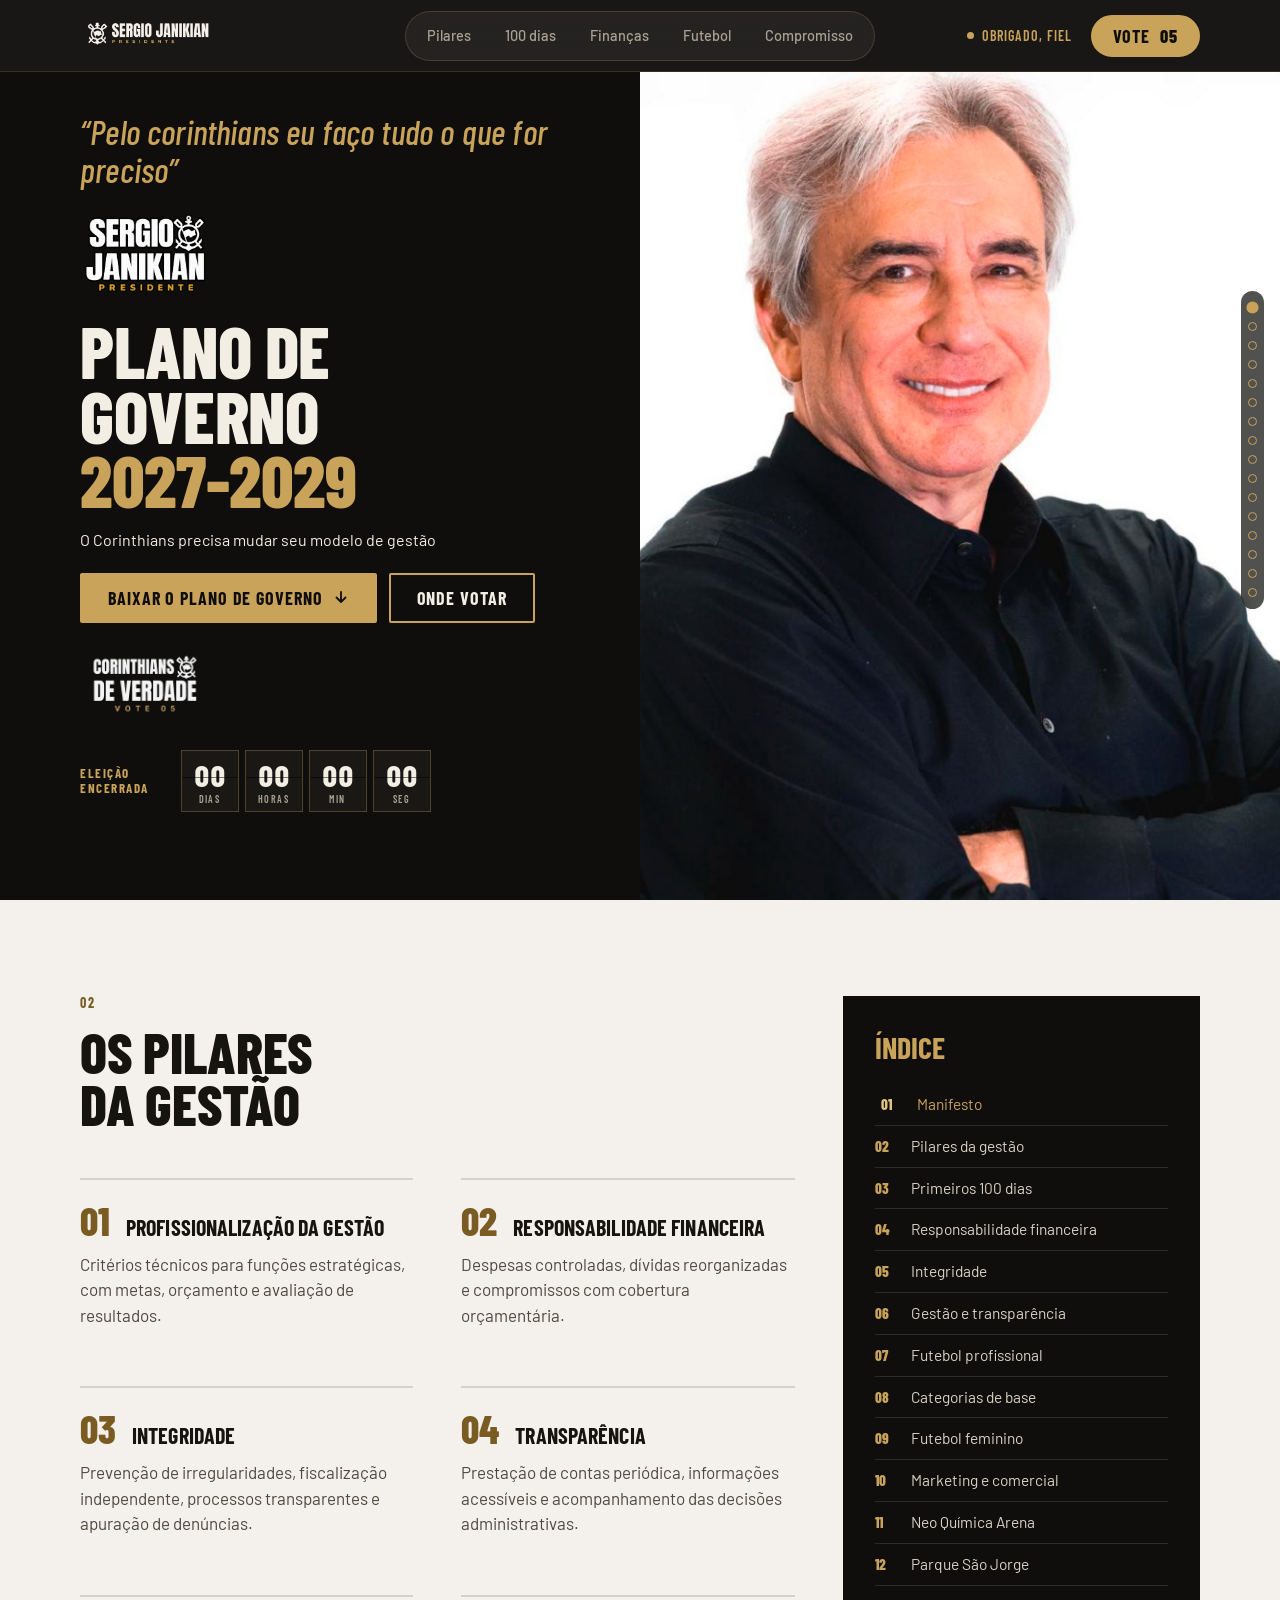
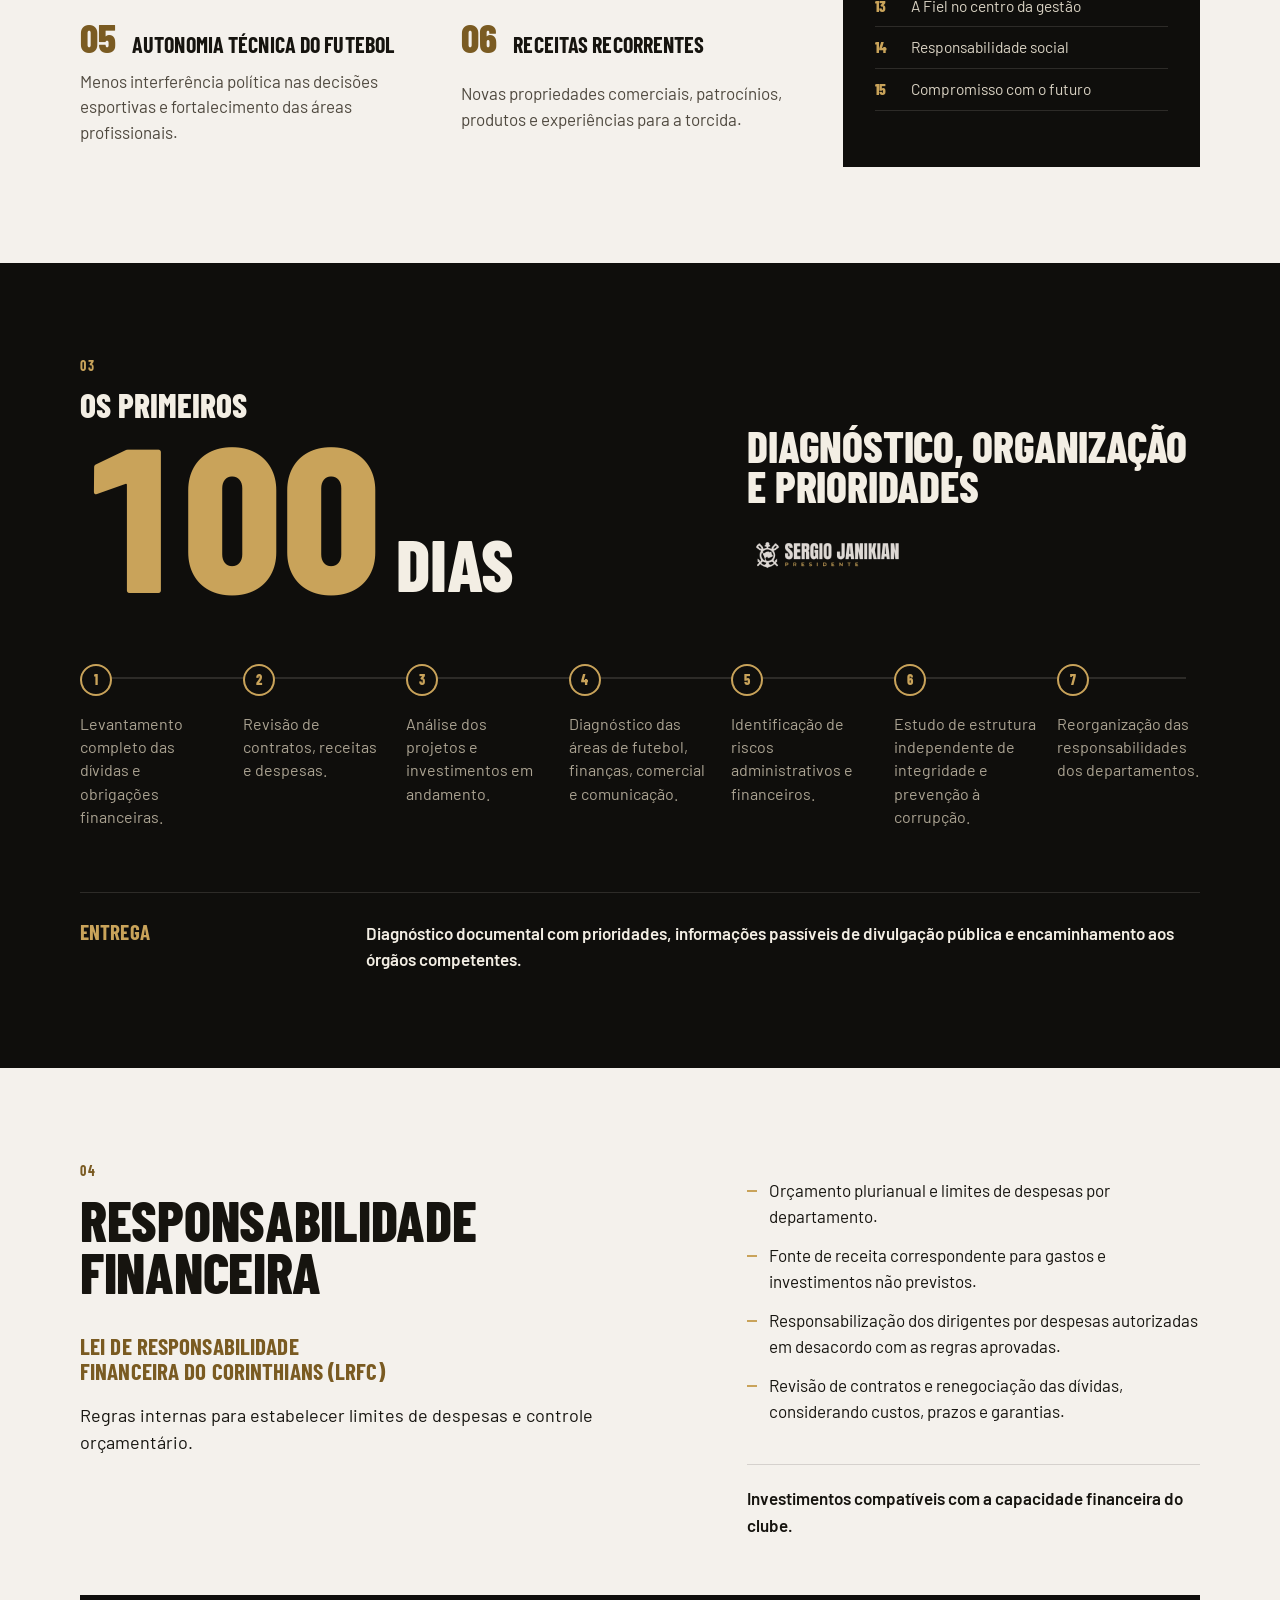
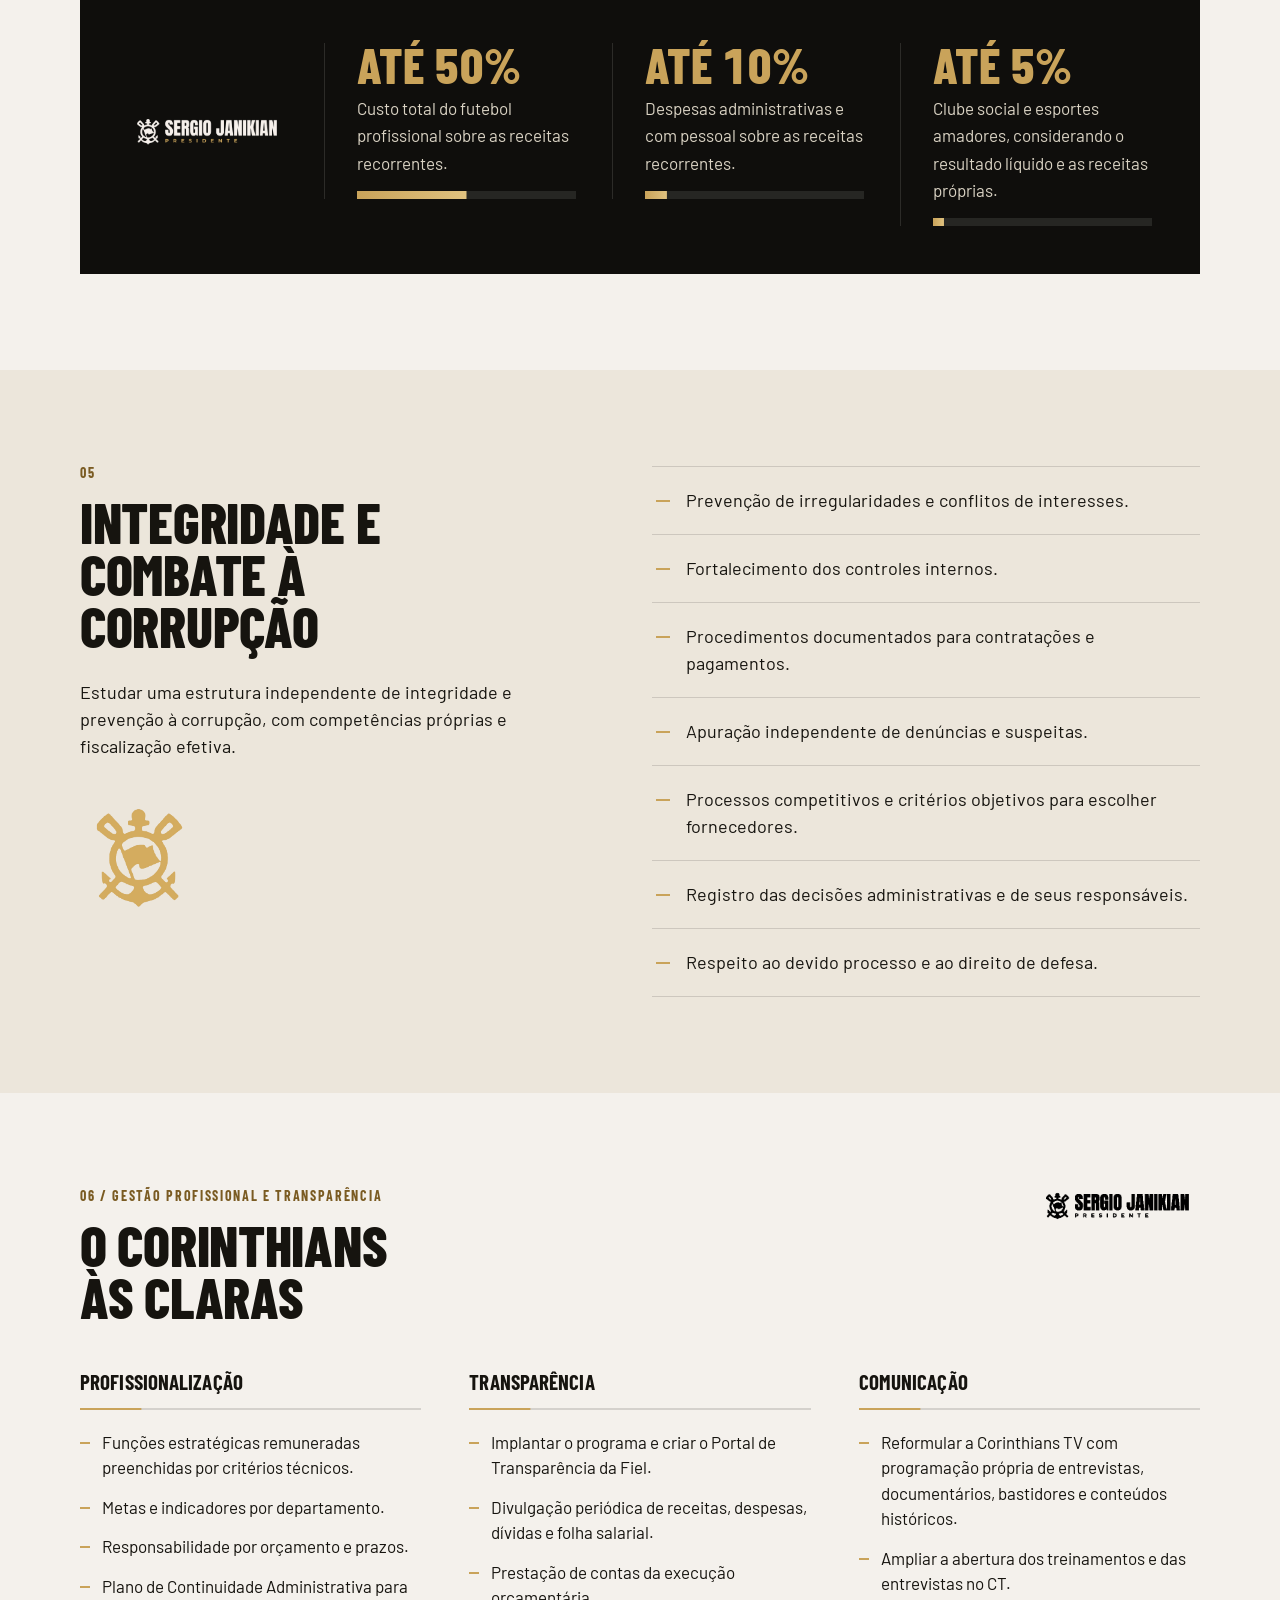
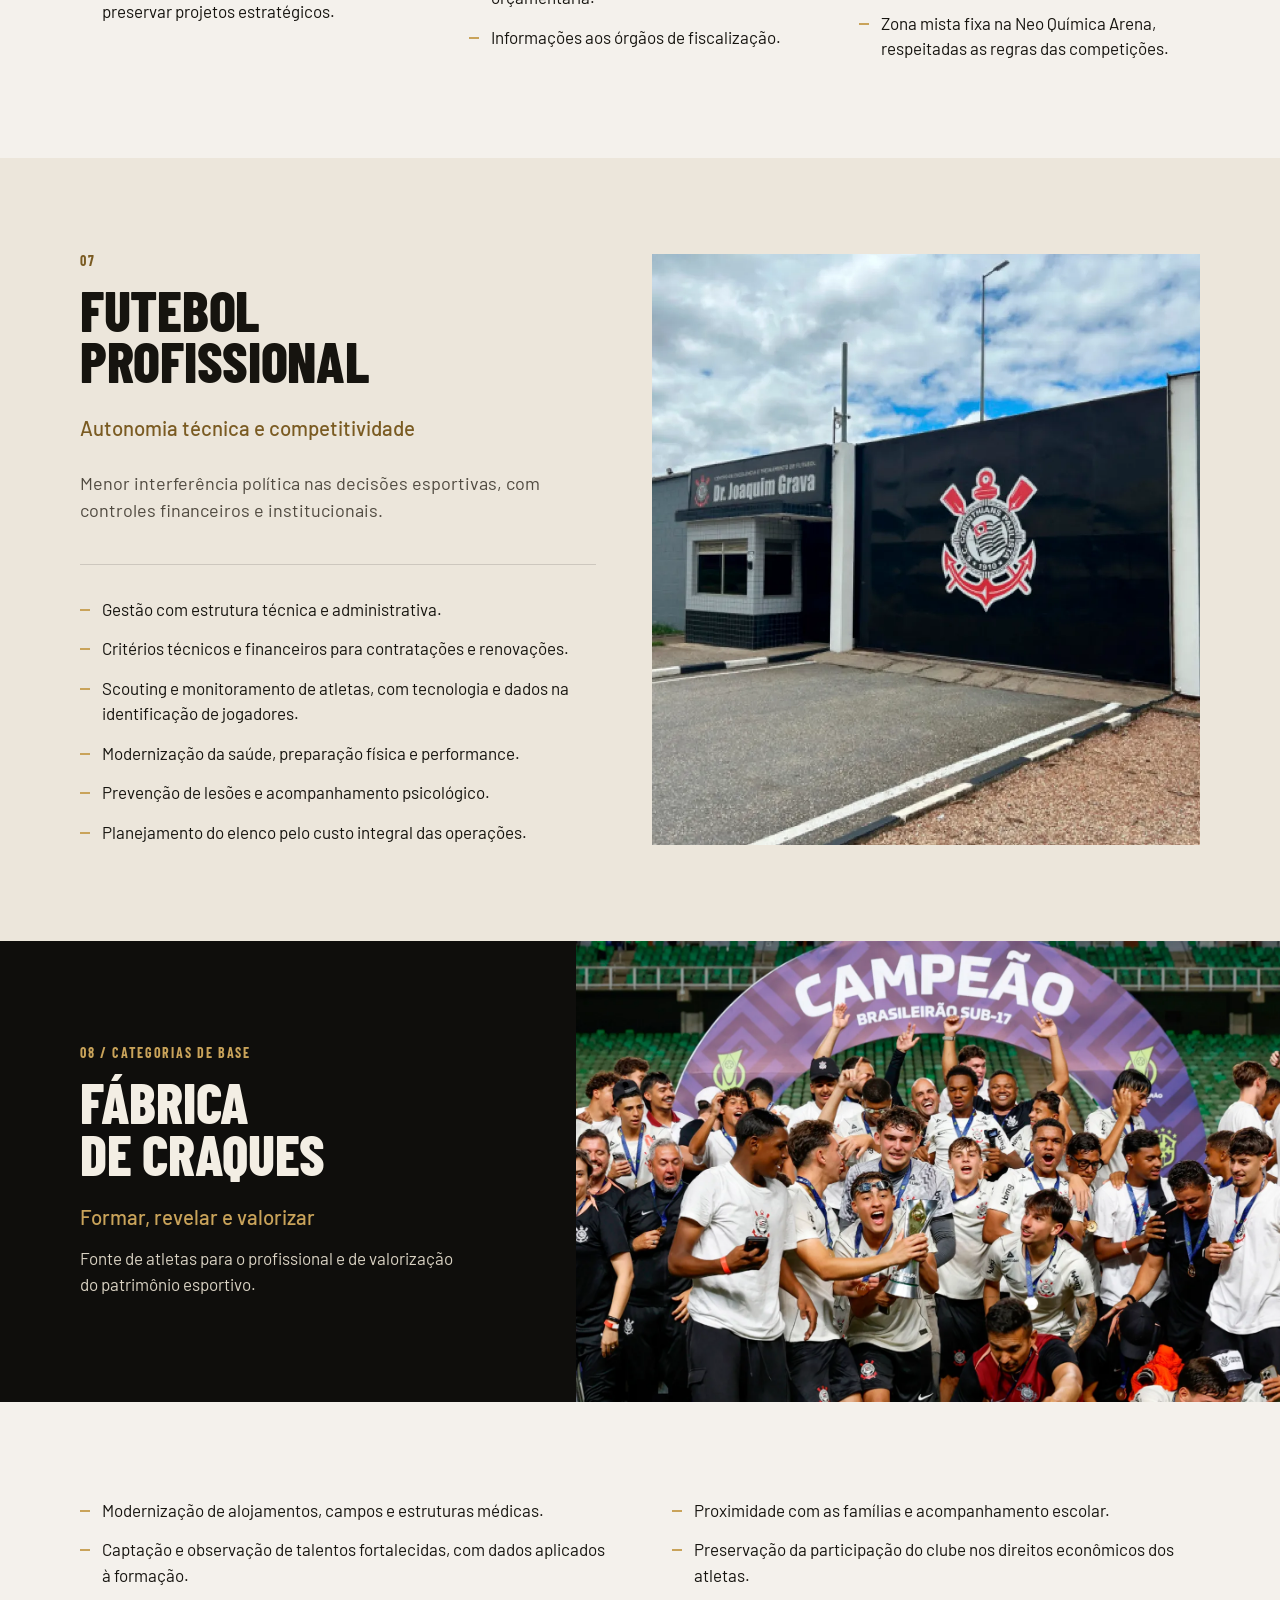
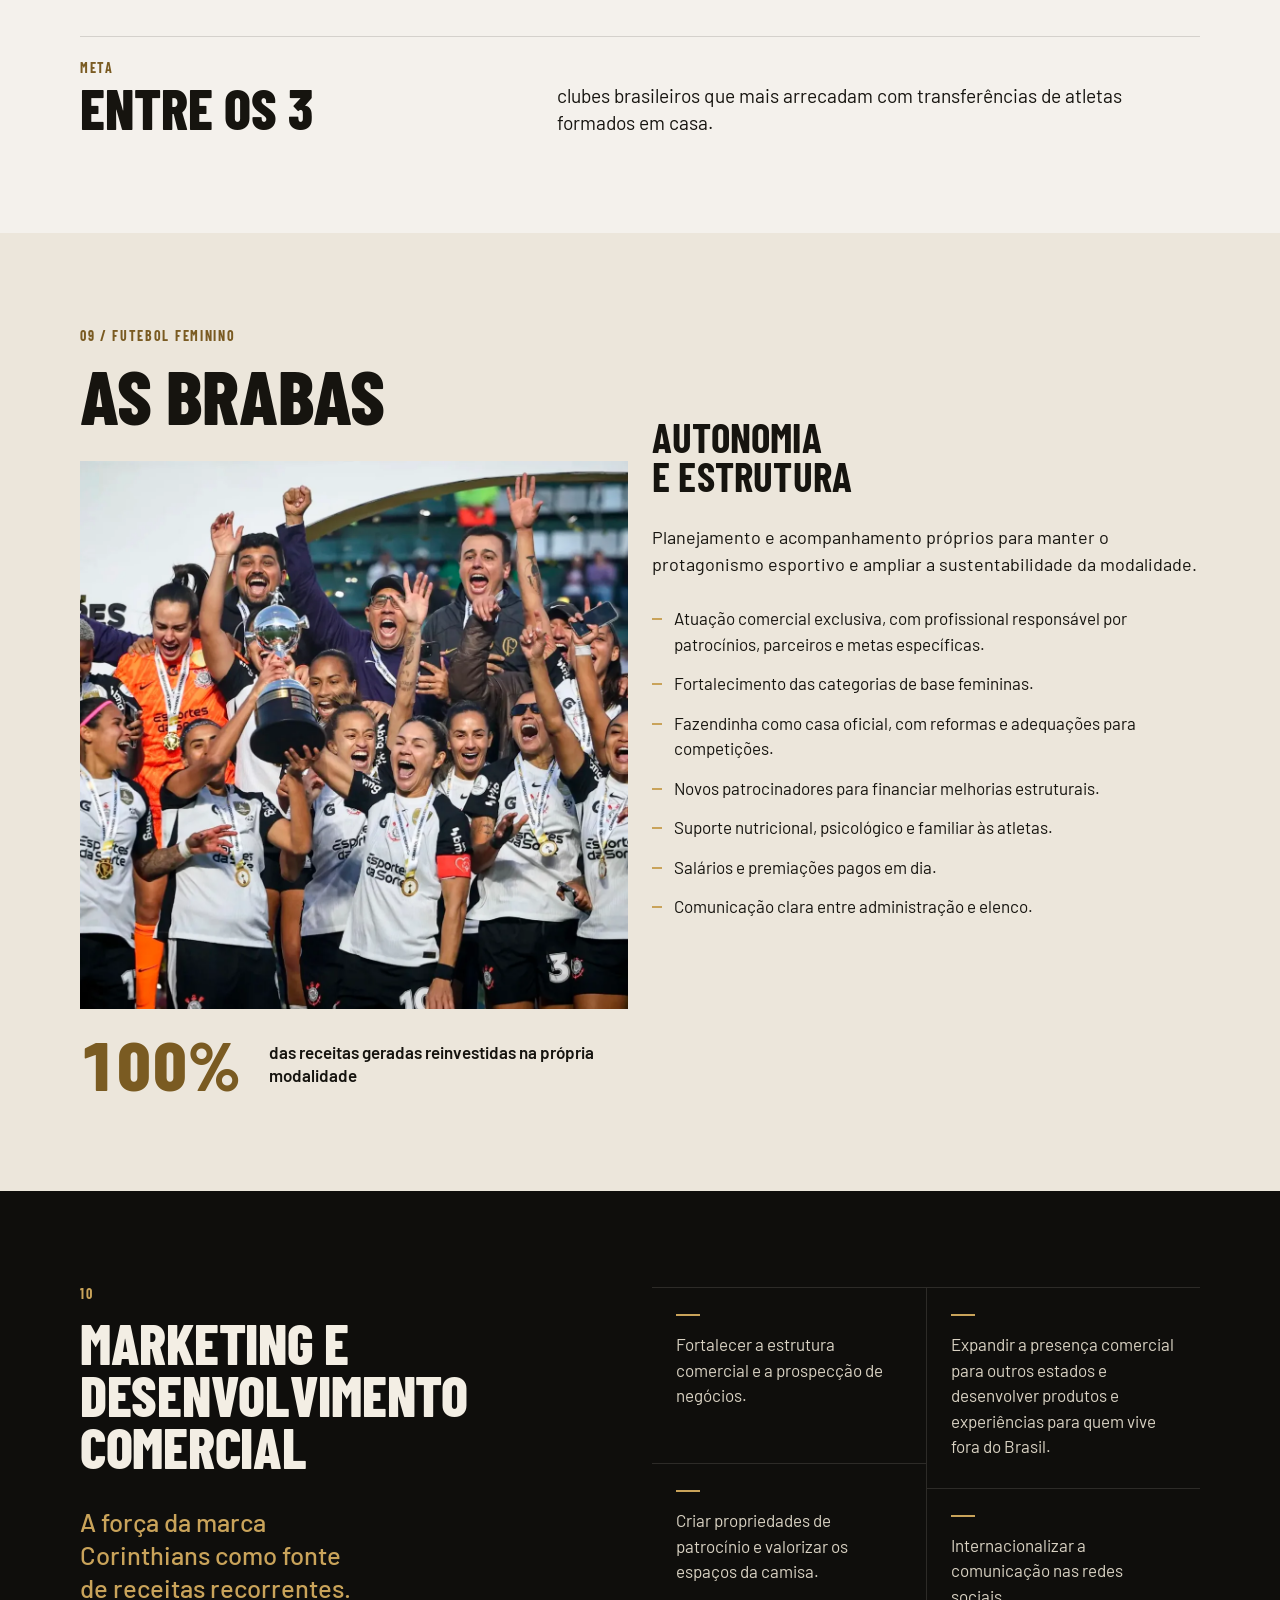
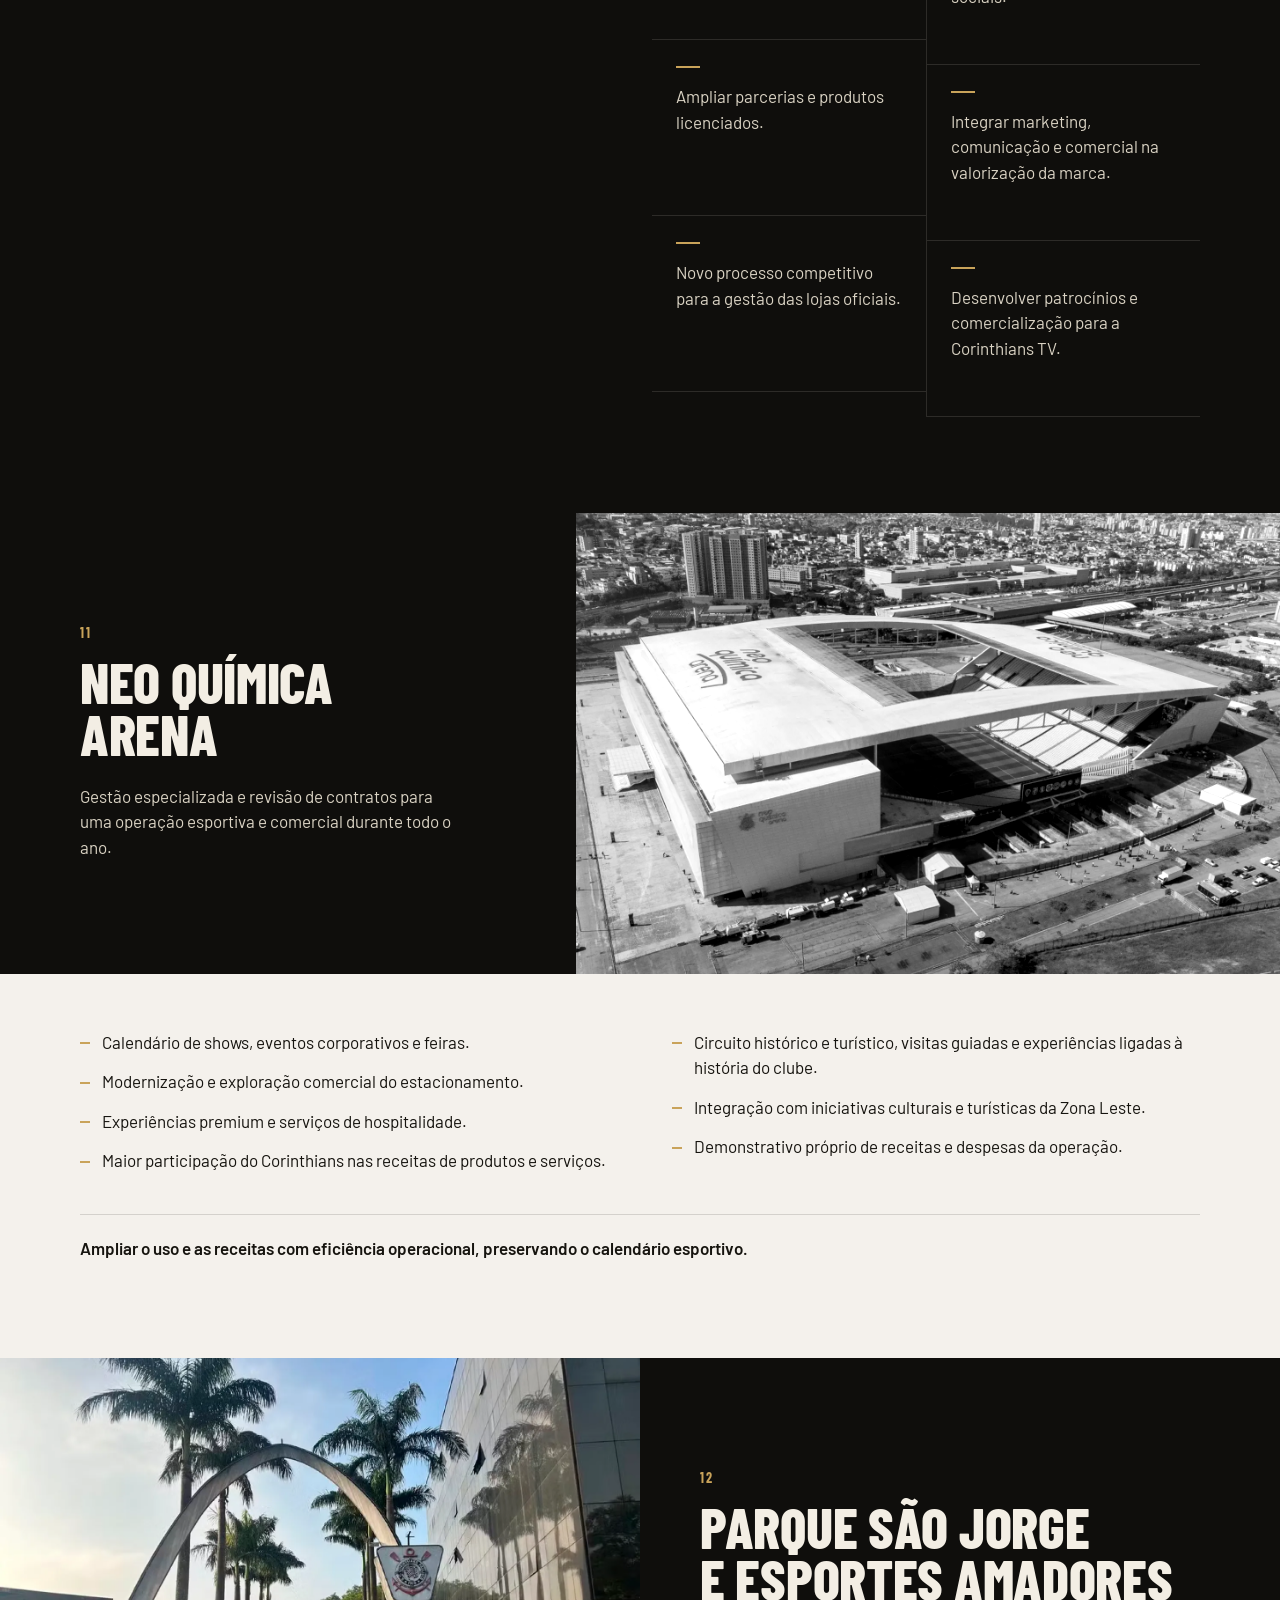
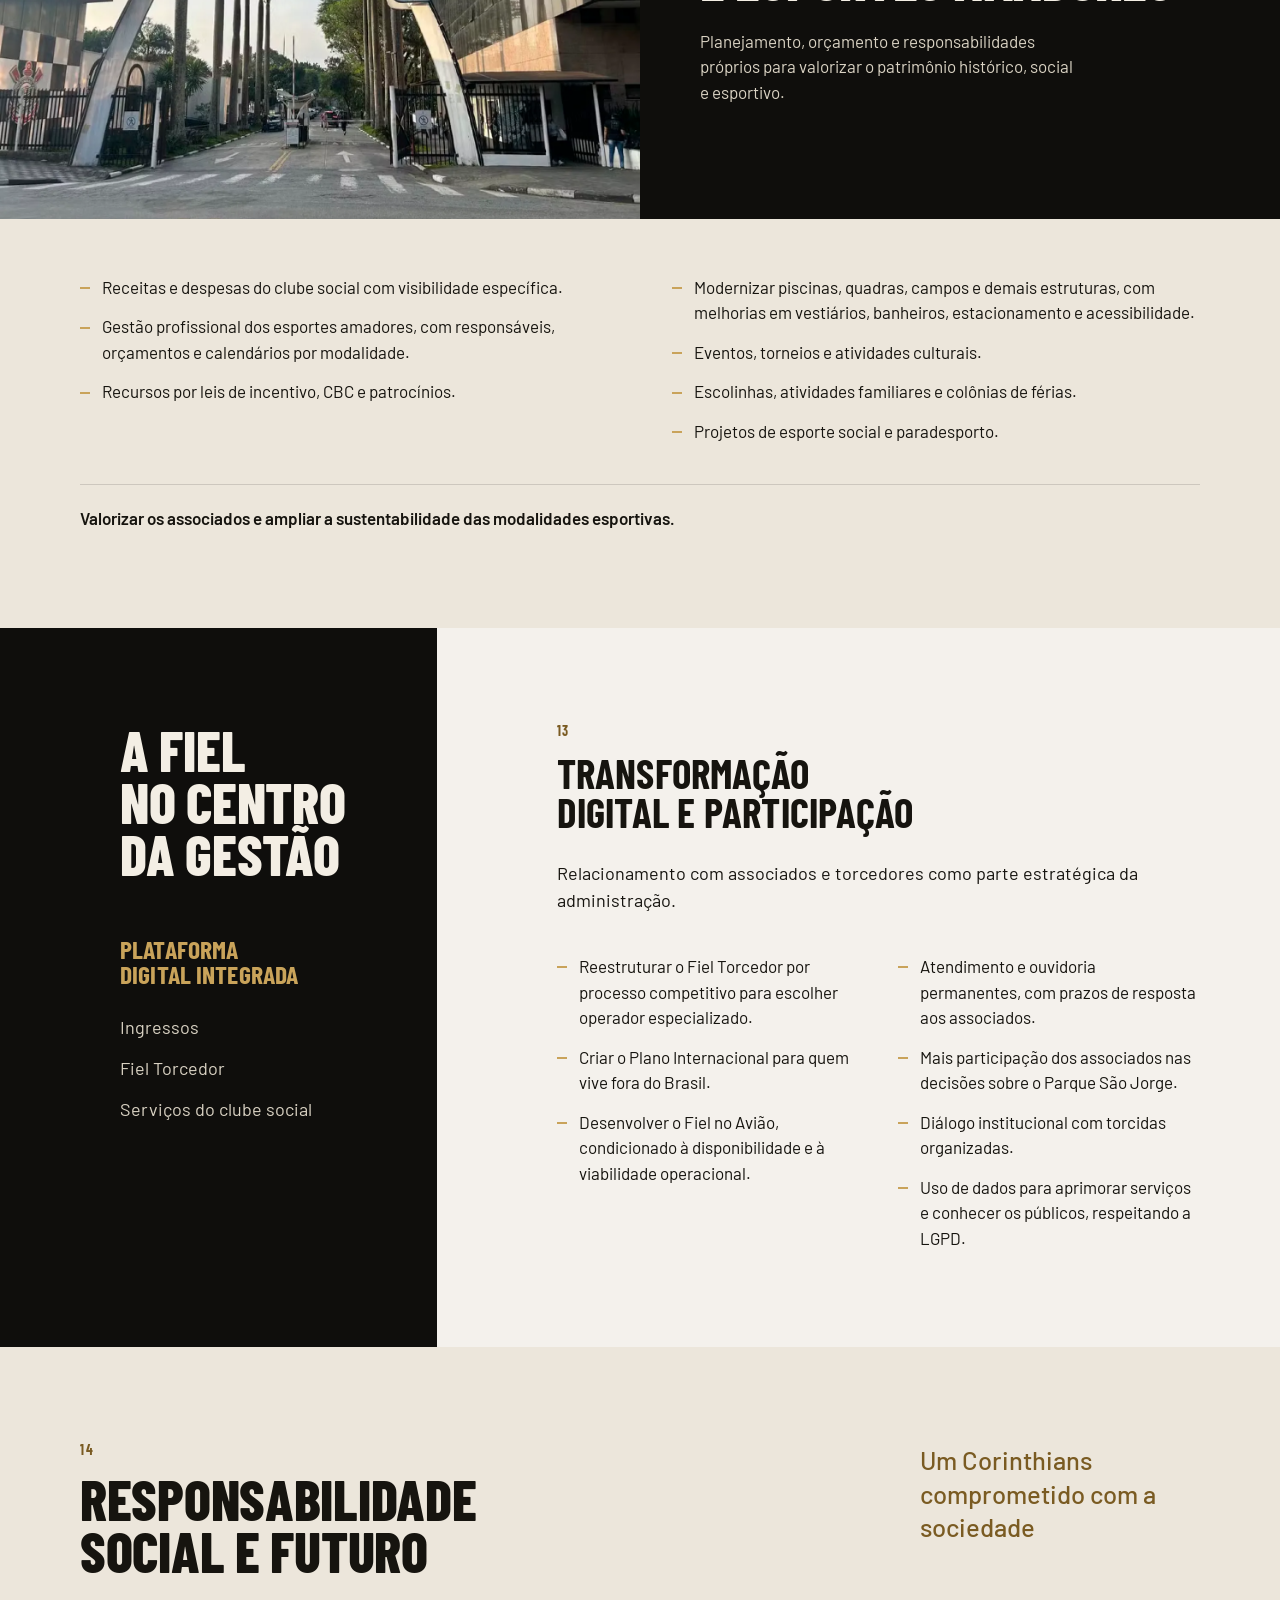
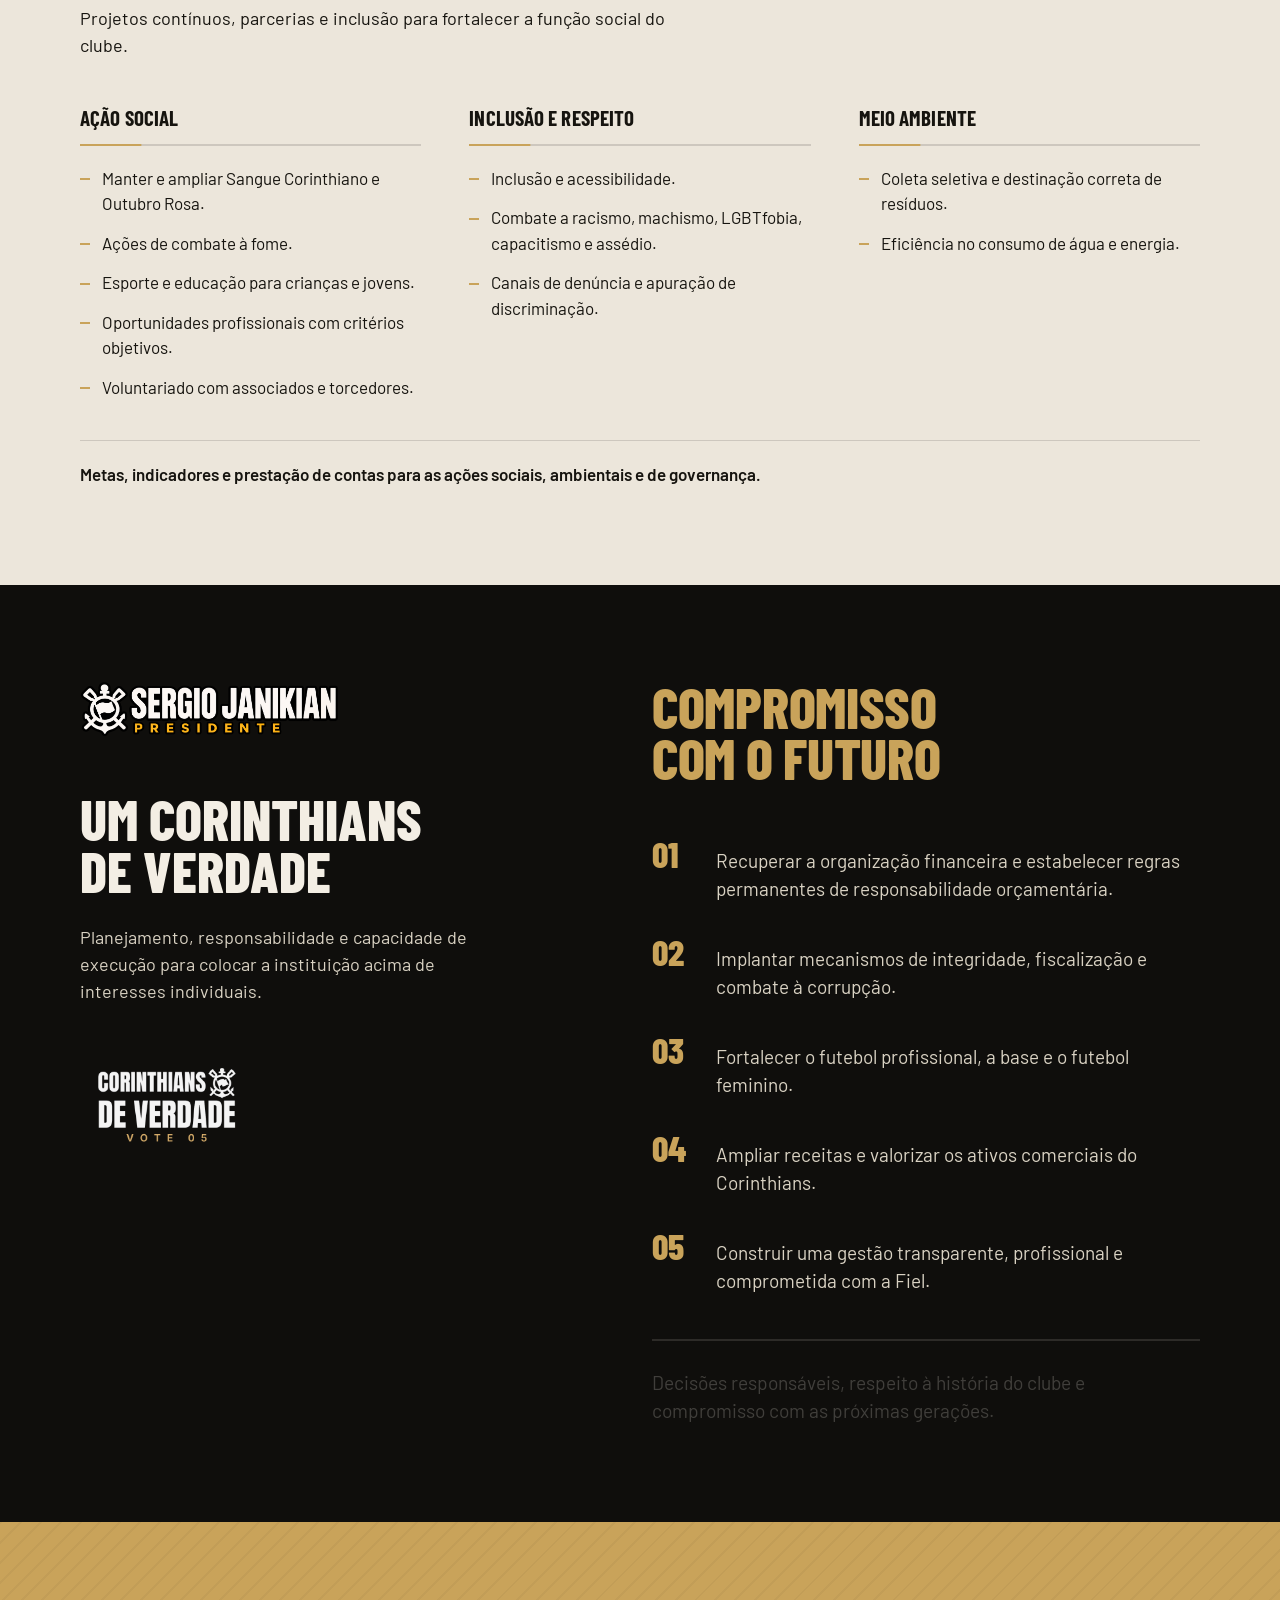
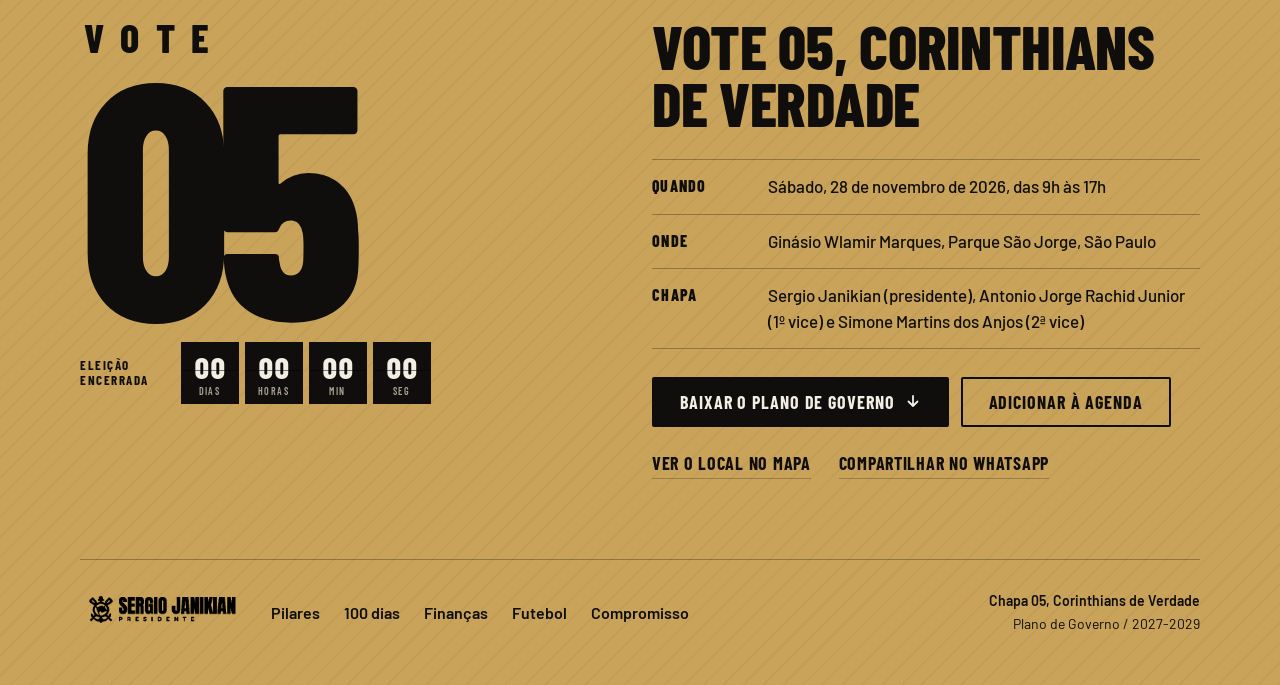
==== commit 42bcfd58: "para aprovação" ====
--- a/index.html
+++ b/index.html
@@ -1,525 +1,604 @@
-<!DOCTYPE html>
-<!-- Sergio Janikian Presidente — Corinthians de Verdade — Vote 05
-     Identidade: PDF "Plano de Governo 2027-2029" (preto, creme, ouro; títulos condensados em caixa alta).
-     Interações: contagem regressiva, faixa corrida, pilares que expandem, contadores, linha do tempo que acende,
-     abas, capítulos do futebol com troca de foto, foto que revela a cor, frase que acende, agenda e compartilhamento. -->
-<html lang="pt-BR" data-type="service">
-<head>
-<meta charset="UTF-8">
-<meta name="viewport" content="width=device-width, initial-scale=1, viewport-fit=cover">
-<title>Sergio Janikian Presidente – Corinthians de Verdade – Vote 05</title>
-<meta name="description" content="Plano de Governo 2027-2029 de Sergio Janikian para o Corinthians. O Corinthians precisa mudar seu modelo de gestão. Vote 05.">
-<meta property="og:type" content="website">
-<meta property="og:title" content="Sergio Janikian Presidente – Corinthians de Verdade">
-<meta property="og:description" content="Plano de Governo 2027-2029. Vote 05.">
-<meta property="og:image" content="assets/img/fotos/sergio-janikian.webp">
-<meta name="twitter:card" content="summary_large_image">
-<meta name="theme-color" content="#100F0D">
-<link rel="icon" href="assets/img/logos/logo-referencia-3.png" type="image/png">
-<link rel="preconnect" href="https://fonts.googleapis.com">
-<link rel="preconnect" href="https://fonts.gstatic.com" crossorigin>
-<link href="https://fonts.googleapis.com/css2?family=Barlow+Condensed:wght@500;600;700;800&family=Barlow:wght@400;500;600&display=swap" rel="stylesheet">
-<link rel="stylesheet" href="assets/css/style.css">
-<script>document.documentElement.classList.add('js','m-enter');setTimeout(function(){document.documentElement.classList.add('m-enter-done')},900)</script>
-<script src="assets/js/main.js" defer></script>
-</head>
-<body>
-
-<header class="nav">
-  <div class="wrap nav__bar">
-    <a class="skip-link" href="#conteudo">Pular para o conteúdo</a>
-    <a class="nav__logo" href="#inicio" aria-label="Sergio Janikian Presidente, início">
-      <img src="assets/img/logos/logo-referencia-2.png" alt="" width="464" height="114">
-    </a>
-    <nav class="nav__links" id="menu" aria-label="Seções">
-      <a class="nav__link" href="#pilares">Pilares</a>
-      <a class="nav__link" href="#cem-dias">100 dias</a>
-      <a class="nav__link" href="#financas">Finanças</a>
-      <a class="nav__link" href="#futebol">Futebol</a>
-      <a class="nav__link" href="#compromissos">Compromissos</a>
-    </nav>
-    <p class="nav__count"><span class="dot" aria-hidden="true"></span><span data-cd-text>28 de novembro</span></p>
-    <a class="btn btn--primary nav__btn" href="#votar">Vote <b>05</b></a>
-    <button class="nav__toggle" type="button" aria-expanded="false" aria-controls="menu" aria-label="Abrir menu">
-      <svg width="20" height="20" viewBox="0 0 20 20" aria-hidden="true"><path d="M3 6h14M3 14h14" stroke="currentColor" stroke-width="1.8" stroke-linecap="round"/></svg>
-    </button>
-  </div>
-  <div class="nav__progress" aria-hidden="true"><i></i></div>
-</header>
-
-<!-- índice lateral (desktop) -->
-<nav class="dots" aria-label="Índice da página">
-  <a href="#inicio" data-label="Início"><span class="sr-only">Início</span></a>
-  <a href="#pilares" data-label="Pilares"><span class="sr-only">Pilares</span></a>
-  <a href="#cem-dias" data-label="100 dias"><span class="sr-only">100 dias</span></a>
-  <a href="#financas" data-label="Finanças"><span class="sr-only">Finanças</span></a>
-  <a href="#gestao" data-label="Gestão"><span class="sr-only">Gestão</span></a>
-  <a href="#futebol" data-label="Futebol"><span class="sr-only">Futebol</span></a>
-  <a href="#arena" data-label="Receitas"><span class="sr-only">Receitas</span></a>
-  <a href="#fiel" data-label="A Fiel"><span class="sr-only">A Fiel</span></a>
-  <a href="#social" data-label="Social"><span class="sr-only">Social</span></a>
-  <a href="#compromissos" data-label="Compromissos"><span class="sr-only">Compromissos</span></a>
-  <a href="#votar" data-label="Vote 05"><span class="sr-only">Vote 05</span></a>
-</nav>
-
-<main id="conteudo">
-
-<!-- HERO -->
-<section class="hero" id="inicio" aria-labelledby="titulo">
-  <div class="hero__glow" aria-hidden="true"></div>
-  <div class="wrap hero__grid">
-    <div class="hero__text">
-      <p class="hero__notice m-line"><span class="tag">Chapa 05</span> Plano de Governo 2027-2029</p>
-      <h1 id="titulo"><span class="m-line">Corinthians</span> <span class="m-line ouro">de Verdade</span></h1>
-      <p class="hero__lead m-line">O Corinthians precisa mudar seu modelo de gestão. Planejamento, responsabilidade e capacidade de execução para colocar a instituição acima de interesses individuais.</p>
-      <div class="btn-row m-line">
-        <a class="btn btn--primary" id="cta-hero" href="_pdf/Janikian_Plano_de_Governo_2027_2029.pdf" download>Baixar o plano de governo <svg class="m-arrow" viewBox="0 0 16 16" aria-hidden="true"><path d="M8 2v10M3.5 7.5 8 12l4.5-4.5" fill="none" stroke="currentColor" stroke-width="1.8" stroke-linecap="round" stroke-linejoin="round"/></svg></a>
-        <a class="btn btn--secondary" href="#votar">Onde votar</a>
-      </div>
-      <div class="countdown m-line" data-countdown>
-        <p class="countdown__label">Faltam para a eleição</p>
-        <div class="countdown__grid" aria-hidden="true">
-          <div><b data-cd="d">00</b><span>dias</span></div>
-          <div><b data-cd="h">00</b><span>horas</span></div>
-          <div><b data-cd="m">00</b><span>min</span></div>
-          <div><b data-cd="s">00</b><span>seg</span></div>
-        </div>
-      </div>
-    </div>
-    <div class="hero__art m-settle" aria-hidden="true">
-      <span class="hero__num" data-depth="-16">05</span>
-      <img class="hero__retrato" data-depth="10" src="assets/img/fotos/sergio-janikian.webp" alt="" width="1080" height="1425" fetchpriority="high">
-    </div>
-  </div>
-  <div class="marquee">
-    <p class="sr-only">Eleição em 28 de novembro, das 9h às 17h. Ginásio Wlamir Marques, Parque São Jorge.</p>
-    <div class="marquee__track" aria-hidden="true">
-      <span>Eleição em 28 de novembro, das 9h às 17h</span><i>✦</i><span>Ginásio Wlamir Marques, Parque São Jorge</span><i>✦</i><span>Vote 05</span><i>✦</i><span>Corinthians de Verdade</span><i>✦</i>
-      <span>Eleição em 28 de novembro, das 9h às 17h</span><i>✦</i><span>Ginásio Wlamir Marques, Parque São Jorge</span><i>✦</i><span>Vote 05</span><i>✦</i><span>Corinthians de Verdade</span><i>✦</i>
-    </div>
-  </div>
-</section>
-
-<!-- PILARES (PDF p.2) -->
-<section class="sec" id="pilares" aria-labelledby="t-pilares">
-  <div class="wrap">
-    <div class="head head--row">
-      <div>
-        <p class="kicker">01 · Base do plano</p>
-        <h2 id="t-pilares">Os pilares da gestão</h2>
-      </div>
-      <p class="hint" aria-hidden="true">Passe o mouse para abrir cada pilar</p>
-    </div>
-    <ol class="pilares" data-expand>
-      <li class="pilar is-open" tabindex="0"><span class="pilar__num">01</span><h3>Profissionalização da gestão</h3><p>Critérios técnicos para funções estratégicas, com metas, orçamento e avaliação de resultados.</p></li>
-      <li class="pilar" tabindex="0"><span class="pilar__num">02</span><h3>Responsabilidade financeira</h3><p>Despesas controladas, dívidas reorganizadas e compromissos com cobertura orçamentária.</p></li>
-      <li class="pilar" tabindex="0"><span class="pilar__num">03</span><h3>Integridade</h3><p>Prevenção de irregularidades, fiscalização independente, processos transparentes e apuração de denúncias.</p></li>
-      <li class="pilar" tabindex="0"><span class="pilar__num">04</span><h3>Transparência</h3><p>Prestação de contas periódica, informações acessíveis e acompanhamento das decisões administrativas.</p></li>
-      <li class="pilar" tabindex="0"><span class="pilar__num">05</span><h3>Autonomia técnica do futebol</h3><p>Menos interferência política nas decisões esportivas e fortalecimento das áreas profissionais.</p></li>
-      <li class="pilar" tabindex="0"><span class="pilar__num">06</span><h3>Receitas recorrentes</h3><p>Novas propriedades comerciais, patrocínios, produtos e experiências para a torcida.</p></li>
-    </ol>
-  </div>
-</section>
-
-<!-- 100 DIAS (PDF p.3) -->
-<section class="sec sec--dark" id="cem-dias" aria-labelledby="t-cem">
-  <div class="wrap split">
-    <div class="split__a cem">
-      <p class="kicker">02 · Primeiros passos</p>
-      <p class="cem__num" aria-hidden="true"><span data-count="100">100</span></p>
-      <p class="cem__dias">Primeiros dias</p>
-      <h2 id="t-cem">Diagnóstico, organização e prioridades</h2>
-      <div class="entrega">
-        <h3>Entrega</h3>
-        <p>Diagnóstico documental com prioridades, informações passíveis de divulgação pública e encaminhamento aos órgãos competentes.</p>
-      </div>
-    </div>
-    <div class="split__b">
-      <ol class="trilha" data-trail>
-        <li><span class="trilha__dia">Dia 1</span>Levantamento completo das dívidas e obrigações financeiras.</li>
-        <li>Revisão de contratos, receitas e despesas.</li>
-        <li>Análise dos projetos e investimentos em andamento.</li>
-        <li>Diagnóstico das áreas de futebol, finanças, comercial e comunicação.</li>
-        <li>Identificação de riscos administrativos e financeiros.</li>
-        <li>Estudo de estrutura independente de integridade e prevenção à corrupção.</li>
-        <li><span class="trilha__dia">Dia 100</span>Reorganização das responsabilidades dos departamentos.</li>
-      </ol>
-    </div>
-  </div>
-</section>
-
-<!-- LRFC (PDF p.4) -->
-<section class="sec" id="financas" aria-labelledby="t-lrfc">
-  <div class="wrap split">
-    <div class="split__a">
-      <p class="kicker">03 · Finanças</p>
-      <h2 id="t-lrfc">Responsabilidade financeira</h2>
-      <p class="lead"><strong class="rotulo">Lei de Responsabilidade Financeira do Corinthians (LRFC).</strong> Regras internas para estabelecer limites de despesas e controle orçamentário.</p>
-      <ul class="lista">
-        <li>Orçamento plurianual e limites de despesas por departamento.</li>
-        <li>Fonte de receita correspondente para gastos e investimentos não previstos.</li>
-        <li>Revisão de contratos e renegociação das dívidas, considerando custos, prazos e garantias.</li>
-      </ul>
-      <div class="regra">
-        <h3>Responsabilização dos dirigentes</h3>
-        <p>Por despesas autorizadas em desacordo com as regras aprovadas. Investimentos compatíveis com a capacidade financeira do clube.</p>
-      </div>
-    </div>
-    <div class="split__b">
-      <div class="tetos" role="list" aria-label="Limites de despesa sobre as receitas" data-bars>
-        <img class="tetos__selo" src="assets/img/logos/logo-referencia-3.png" alt="" width="200" height="201" loading="lazy">
-        <div class="teto" role="listitem">
-          <strong>Até <span data-count="50" data-suffix="%">50%</span></strong>
-          <span>Custo total do futebol profissional sobre as receitas recorrentes.</span>
-          <div class="barra" aria-hidden="true"><i style="--v:.5"></i></div>
-        </div>
-        <div class="teto" role="listitem">
-          <strong>Até <span data-count="10" data-suffix="%">10%</span></strong>
-          <span>Despesas administrativas e com pessoal sobre as receitas recorrentes.</span>
-          <div class="barra" aria-hidden="true"><i style="--v:.1"></i></div>
-        </div>
-        <div class="teto" role="listitem">
-          <strong>Até <span data-count="5" data-suffix="%">5%</span></strong>
-          <span>Clube social e esportes amadores, considerando o resultado líquido e as receitas próprias.</span>
-          <div class="barra" aria-hidden="true"><i style="--v:.05"></i></div>
-          <div class="barra-escala" aria-hidden="true"><span>0%</span><span>100% da receita</span></div>
-        </div>
-      </div>
-    </div>
-  </div>
-</section>
-
-<!-- INTEGRIDADE + ÀS CLARAS (PDF p.5, 6) -->
-<section class="sec sec--alt" id="gestao" aria-labelledby="t-claras">
-  <div class="wrap">
-    <div class="head head--row">
-      <div>
-        <p class="kicker">04 · Gestão</p>
-        <h2 id="t-claras">O Corinthians às claras</h2>
-      </div>
-      <p class="lead">Gestão profissional e transparência.</p>
-    </div>
-    <div class="tabs" data-tabs>
-      <div class="tabs__list" role="tablist" aria-label="Gestão profissional e transparência">
-        <button type="button" role="tab" id="tab-int" aria-controls="p-int" aria-selected="true"><span>01</span>Integridade</button>
-        <button type="button" role="tab" id="tab-prof" aria-controls="p-prof" aria-selected="false"><span>02</span>Profissionalização</button>
-        <button type="button" role="tab" id="tab-transp" aria-controls="p-transp" aria-selected="false"><span>03</span>Transparência</button>
-        <button type="button" role="tab" id="tab-com" aria-controls="p-com" aria-selected="false"><span>04</span>Comunicação</button>
-      </div>
-      <div class="tabs__panel" role="tabpanel" id="p-int" aria-labelledby="tab-int">
-        <div class="painel">
-          <div class="painel__a">
-            <h3 class="painel__titulo">Integridade e combate à corrupção</h3>
-            <p>Estudar uma estrutura independente de integridade e prevenção à corrupção, com competências próprias e fiscalização efetiva.</p>
-          </div>
-          <ul class="lista lista--2 painel__b">
-            <li>Prevenção de irregularidades e conflitos de interesses.</li>
-            <li>Apuração independente de denúncias e suspeitas.</li>
-            <li>Fortalecimento dos controles internos.</li>
-            <li>Processos competitivos e critérios objetivos para escolher fornecedores.</li>
-            <li>Procedimentos documentados para contratações e pagamentos.</li>
-            <li>Registro das decisões administrativas e de seus responsáveis.</li>
-            <li>Respeito ao devido processo e ao direito de defesa.</li>
-          </ul>
-        </div>
-      </div>
-      <div class="tabs__panel" role="tabpanel" id="p-prof" aria-labelledby="tab-prof">
-        <div class="painel">
-          <div class="painel__a"><h3 class="painel__titulo">Profissionalização</h3></div>
-          <ul class="lista lista--2 painel__b">
-            <li>Funções estratégicas remuneradas preenchidas por critérios técnicos.</li>
-            <li>Metas e indicadores por departamento.</li>
-            <li>Responsabilidade por orçamento e prazos.</li>
-            <li>Plano de Continuidade Administrativa para preservar projetos estratégicos.</li>
-          </ul>
-        </div>
-      </div>
-      <div class="tabs__panel" role="tabpanel" id="p-transp" aria-labelledby="tab-transp">
-        <div class="painel">
-          <div class="painel__a"><h3 class="painel__titulo">Transparência</h3></div>
-          <ul class="lista lista--2 painel__b">
-            <li>Implantar o programa e criar o Portal de Transparência da Fiel.</li>
-            <li>Divulgação periódica de receitas, despesas, dívidas e folha salarial.</li>
-            <li>Prestação de contas da execução orçamentária.</li>
-            <li>Informações aos órgãos de fiscalização.</li>
-          </ul>
-        </div>
-      </div>
-      <div class="tabs__panel" role="tabpanel" id="p-com" aria-labelledby="tab-com">
-        <div class="painel">
-          <div class="painel__a"><h3 class="painel__titulo">Comunicação</h3></div>
-          <ul class="lista lista--2 painel__b">
-            <li>Reformular a Corinthians TV com programação própria de entrevistas, documentários, bastidores e conteúdos históricos.</li>
-            <li>Ampliar a abertura dos treinamentos e das entrevistas no CT.</li>
-            <li>Zona mista fixa na Neo Química Arena, respeitadas as regras das competições.</li>
-          </ul>
-        </div>
-      </div>
-    </div>
-  </div>
-</section>
-
-<!-- FUTEBOL: capítulos (PDF p.7, 8, 9) -->
-<section class="sec sec--dark" id="futebol" aria-labelledby="t-fut">
-  <div class="wrap">
-    <div class="head head--row">
-      <div>
-        <p class="kicker">05 · Futebol</p>
-        <h2 id="t-fut">Futebol</h2>
-      </div>
-      <p class="lead">Fortalecer o futebol profissional, a base e o futebol feminino.</p>
-    </div>
-    <div class="caps" data-chapters>
-      <div class="caps__nav" role="tablist" aria-label="Futebol">
-        <button type="button" role="tab" id="cap-1" aria-controls="cp-1" aria-selected="true"><span class="caps__n">01</span><span class="caps__t">Futebol profissional<small>Autonomia técnica e competitividade</small></span><i class="caps__bar" aria-hidden="true"></i></button>
-        <button type="button" role="tab" id="cap-2" aria-controls="cp-2" aria-selected="false"><span class="caps__n">02</span><span class="caps__t">Fábrica de craques<small>Formar, revelar e valorizar</small></span><i class="caps__bar" aria-hidden="true"></i></button>
-        <button type="button" role="tab" id="cap-3" aria-controls="cp-3" aria-selected="false"><span class="caps__n">03</span><span class="caps__t">As Brabas<small>Autonomia e estrutura</small></span><i class="caps__bar" aria-hidden="true"></i></button>
-      </div>
-      <div class="caps__fotos">
-        <img class="is-on" data-for="cp-1" src="assets/img/fotos/ct.webp" alt="Portão do CT Dr. Joaquim Grava, com o escudo do Corinthians" width="1360" height="1015" loading="lazy">
-        <img data-for="cp-2" src="assets/img/fotos/base-sub17.webp" alt="Elenco sub-17 do Corinthians comemorando o título do Brasileirão Sub-17" width="1600" height="1039" loading="lazy">
-        <img data-for="cp-3" src="assets/img/fotos/brabas.webp" alt="Jogadoras do Corinthians erguendo a taça" width="1155" height="1157" loading="lazy" style="object-position:50% 30%">
-      </div>
-      <div class="caps__paineis">
-        <div class="caps__panel" role="tabpanel" id="cp-1" aria-labelledby="cap-1">
-          <h3>Futebol profissional</h3>
-          <p>Menor interferência política nas decisões esportivas, com controles financeiros e institucionais.</p>
-          <ul class="lista">
-            <li>Critérios técnicos e financeiros para contratações e renovações.</li>
-            <li>Scouting e monitoramento de atletas, com tecnologia e dados na identificação de jogadores.</li>
-            <li>Modernização da saúde, preparação física e performance.</li>
-            <li>Planejamento do elenco pelo custo integral das operações.</li>
-          </ul>
-        </div>
-        <div class="caps__panel" role="tabpanel" id="cp-2" aria-labelledby="cap-2">
-          <h3>Fábrica de craques</h3>
-          <p>Fonte de atletas para o profissional e de valorização do patrimônio esportivo.</p>
-          <ul class="lista">
-            <li>Metodologia integrada ao futebol profissional.</li>
-            <li>Modernização de alojamentos, campos e estruturas médicas.</li>
-            <li>Acompanhamento nutricional, psicológico e físico.</li>
-            <li>Proximidade com as famílias e acompanhamento escolar.</li>
-          </ul>
-          <div class="meta"><strong>Top <span data-count="3">3</span></strong><span>Meta: entre os 3 clubes brasileiros que mais arrecadam com transferências de atletas formados em casa.</span></div>
-        </div>
-        <div class="caps__panel" role="tabpanel" id="cp-3" aria-labelledby="cap-3">
-          <h3>As Brabas</h3>
-          <p>Planejamento e acompanhamento próprios para manter o protagonismo esportivo e ampliar a sustentabilidade da modalidade.</p>
-          <ul class="lista">
-            <li>Atuação comercial exclusiva, com profissional responsável por patrocínios, parceiros e metas específicas.</li>
-            <li>Fortalecimento das categorias de base femininas.</li>
-            <li>Fazendinha como casa oficial, com reformas e adequações para competições.</li>
-            <li>Suporte nutricional, psicológico e familiar às atletas.</li>
-            <li>Salários e premiações pagos em dia.</li>
-          </ul>
-          <div class="meta"><strong><span data-count="100" data-suffix="%">100%</span></strong><span>das receitas geradas reinvestidas na própria modalidade.</span></div>
-        </div>
-      </div>
-    </div>
-  </div>
-</section>
-
-<!-- ARENA + MARKETING (PDF p.10, 11) -->
-<section class="sec" id="arena" aria-labelledby="t-mkt">
-  <div class="wrap mkt">
-    <div class="mkt__foto" data-develop>
-      <img src="assets/img/fotos/arena.webp" alt="Vista aérea da Neo Química Arena" loading="lazy" width="1600" height="1068">
-      <div class="mkt__caixa">
-        <h3 class="mkt__arena">Neo Química Arena</h3>
-        <p>Gestão especializada e revisão de contratos para uma operação esportiva e comercial durante todo o ano.</p>
-      </div>
-    </div>
-    <div class="mkt__texto">
-      <p class="kicker">06 · Receitas</p>
-      <h2 id="t-mkt">Marketing e comercial</h2>
-      <p class="lead lead--ouro">A força da marca Corinthians como fonte de receitas recorrentes.</p>
-      <div class="tabs tabs--sm" data-tabs>
-        <div class="tabs__list" role="tablist" aria-label="Marketing e comercial">
-          <button type="button" role="tab" id="tab-ano" aria-controls="p-ano" aria-selected="true">Arena o ano todo</button>
-          <button type="button" role="tab" id="tab-marca" aria-controls="p-marca" aria-selected="false">Marca e patrocínio</button>
-        </div>
-        <div class="tabs__panel" role="tabpanel" id="p-ano" aria-labelledby="tab-ano">
-          <ul class="lista">
-            <li>Calendário de shows, eventos corporativos e feiras.</li>
-            <li>Modernização e exploração comercial do estacionamento.</li>
-            <li>Experiências premium e serviços de hospitalidade.</li>
-            <li>Maior participação do Corinthians nas receitas de produtos e serviços.</li>
-            <li>Circuito histórico e turístico, visitas guiadas e experiências ligadas à história do clube.</li>
-            <li>Demonstrativo próprio de receitas e despesas da operação.</li>
-          </ul>
-        </div>
-        <div class="tabs__panel" role="tabpanel" id="p-marca" aria-labelledby="tab-marca">
-          <ul class="lista">
-            <li>Criar propriedades de patrocínio e valorizar os espaços da camisa.</li>
-            <li>Ampliar parcerias e produtos licenciados.</li>
-            <li>Novo processo competitivo para a gestão das lojas oficiais.</li>
-            <li>Expandir a presença comercial para outros estados e desenvolver produtos e experiências para quem vive fora do Brasil.</li>
-            <li>Internacionalizar a comunicação nas redes sociais.</li>
-            <li>Desenvolver patrocínios e comercialização para a Corinthians TV.</li>
-          </ul>
-        </div>
-      </div>
-      <p class="nota">Ampliar o uso e as receitas com eficiência operacional, preservando o calendário esportivo.</p>
-    </div>
-  </div>
-</section>
-
-<!-- A FIEL + PARQUE SÃO JORGE (PDF p.12, 13) -->
-<section class="sec sec--alt" id="fiel" aria-labelledby="t-fiel">
-  <div class="wrap fiel">
-    <div class="fiel__a">
-      <p class="kicker">07 · Torcida e associados</p>
-      <h2 id="t-fiel">A Fiel no centro da gestão</h2>
-      <p class="lead">Relacionamento com associados e torcedores como parte estratégica da administração.</p>
-      <ul class="linhas">
-        <li>Plataforma digital integrada: ingressos, Fiel Torcedor e serviços do clube social.</li>
-        <li>Reestruturar o Fiel Torcedor por processo competitivo para escolher operador especializado.</li>
-        <li>Criar o Plano Internacional para quem vive fora do Brasil.</li>
-        <li>Desenvolver o Fiel no Avião, condicionado à disponibilidade e à viabilidade operacional.</li>
-        <li>Atendimento e ouvidoria permanentes, com prazos de resposta aos associados.</li>
-        <li>Mais participação dos associados nas decisões sobre o Parque São Jorge.</li>
-        <li>Diálogo institucional com torcidas organizadas.</li>
-        <li>Uso de dados para aprimorar serviços e conhecer os públicos, respeitando a LGPD.</li>
-      </ul>
-    </div>
-    <article class="psj" aria-labelledby="t-psj">
-      <div class="psj__foto"><img src="assets/img/fotos/parque-sao-jorge.webp" alt="Portão de entrada do Parque São Jorge" loading="lazy" width="1495" height="1122"></div>
-      <div class="psj__corpo">
-        <h3 id="t-psj">Parque São Jorge e esportes amadores</h3>
-        <p>Planejamento, orçamento e responsabilidades próprios para valorizar o patrimônio histórico, social e esportivo.</p>
-        <ul class="lista">
-          <li>Receitas e despesas do clube social com visibilidade específica.</li>
-          <li>Gestão profissional dos esportes amadores, com responsáveis, orçamentos e calendários por modalidade.</li>
-          <li>Recursos por leis de incentivo, CBC e patrocínios.</li>
-          <li>Modernizar piscinas, quadras, campos e demais estruturas, com melhorias em vestiários, banheiros, estacionamento e acessibilidade.</li>
-          <li>Escolinhas, atividades familiares e colônias de férias.</li>
-          <li>Projetos de esporte social e paradesporto.</li>
-        </ul>
-      </div>
-    </article>
-  </div>
-</section>
-
-<!-- SOCIAL (PDF p.14) -->
-<section class="sec" id="social" aria-labelledby="t-social">
-  <div class="wrap">
-    <div class="head head--row">
-      <div>
-        <p class="kicker">08 · Sociedade</p>
-        <h2 id="t-social">Responsabilidade social e futuro</h2>
-      </div>
-      <p class="lead">Um Corinthians comprometido com a sociedade. Projetos contínuos, parcerias e inclusão para fortalecer a função social do clube.</p>
-    </div>
-    <div class="cards3">
-      <div class="card">
-        <span class="card__n" aria-hidden="true">01</span>
-        <h3>Ação social</h3>
-        <ul class="lista">
-          <li>Manter e ampliar Sangue Corinthiano e Outubro Rosa.</li>
-          <li>Ações de combate à fome.</li>
-          <li>Esporte e educação para crianças e jovens.</li>
-          <li>Oportunidades profissionais com critérios objetivos.</li>
-          <li>Voluntariado com associados e torcedores.</li>
-        </ul>
-      </div>
-      <div class="card">
-        <span class="card__n" aria-hidden="true">02</span>
-        <h3>Inclusão e respeito</h3>
-        <ul class="lista">
-          <li>Inclusão e acessibilidade.</li>
-          <li>Combate a racismo, machismo, LGBTfobia, capacitismo e assédio.</li>
-          <li>Canais de denúncia e apuração de discriminação.</li>
-        </ul>
-      </div>
-      <div class="card">
-        <span class="card__n" aria-hidden="true">03</span>
-        <h3>Meio ambiente</h3>
-        <ul class="lista">
-          <li>Coleta seletiva e destinação correta de resíduos.</li>
-          <li>Eficiência no consumo de água e energia.</li>
-        </ul>
-      </div>
-    </div>
-    <p class="nota">Metas, indicadores e prestação de contas para as ações sociais, ambientais e de governança.</p>
-  </div>
-</section>
-
-<!-- COMPROMISSOS + MANIFESTO (PDF p.15) -->
-<section class="sec sec--dark" id="compromissos" aria-labelledby="t-comp">
-  <div class="wrap split">
-    <div class="split__a comp">
-      <p class="kicker">09 · Compromisso</p>
-      <h2 id="t-comp">Compromisso com o futuro</h2>
-      <p class="lead">Um Corinthians de Verdade.</p>
-      <p class="comp__big" aria-hidden="true" data-comp-big>01</p>
-    </div>
-    <ol class="compromissos split__b" data-comp>
-      <li class="is-on" tabindex="0">Recuperar a organização financeira e estabelecer regras permanentes de responsabilidade orçamentária.</li>
-      <li tabindex="0">Implantar mecanismos de integridade, fiscalização e combate à corrupção.</li>
-      <li tabindex="0">Fortalecer o futebol profissional, a base e o futebol feminino.</li>
-      <li tabindex="0">Ampliar receitas e valorizar os ativos comerciais do Corinthians.</li>
-      <li tabindex="0">Construir uma gestão transparente, profissional e comprometida com a Fiel.</li>
-    </ol>
-  </div>
-  <div class="wrap manifesto">
-    <p class="manifesto__frase" data-words>Decisões responsáveis, respeito à história do clube e compromisso com as próximas gerações.</p>
-    <img class="manifesto__logo" src="assets/img/logos/logo-referencia-1.png" alt="Corinthians de Verdade, vote 05" width="304" height="160" loading="lazy">
-  </div>
-</section>
-
-</main>
-
-<!-- FECHAMENTO + RODAPÉ -->
-<footer class="closing" id="votar" aria-labelledby="t-votar">
-  <div class="wrap">
-    <div class="close">
-      <div class="close__a">
-        <p class="close__num" aria-hidden="true">05</p>
-        <div class="countdown countdown--dark" data-countdown aria-hidden="true">
-          <p class="countdown__label">Faltam</p>
-          <div class="countdown__grid">
-            <div><b data-cd="d">00</b><span>dias</span></div>
-            <div><b data-cd="h">00</b><span>horas</span></div>
-            <div><b data-cd="m">00</b><span>min</span></div>
-            <div><b data-cd="s">00</b><span>seg</span></div>
-          </div>
-        </div>
-      </div>
-      <div class="close__text">
-        <h2 id="t-votar">Vote 05, Corinthians de Verdade</h2>
-        <dl class="info">
-          <div><dt>Quando</dt><dd>Sábado, 28 de novembro de 2026, das 9h às 17h</dd></div>
-          <div><dt>Onde</dt><dd>Ginásio Wlamir Marques, Parque São Jorge, São Paulo</dd></div>
-          <div><dt>Chapa</dt><dd>Sergio Janikian (presidente), Antonio Jorge Rachid Junior (1º vice) e Simone Martins dos Anjos (2ª vice)</dd></div>
-        </dl>
-        <div class="btn-row">
-          <a class="btn btn--primary" href="_pdf/Janikian_Plano_de_Governo_2027_2029.pdf" download>Baixar o plano de governo <svg class="m-arrow" viewBox="0 0 16 16" aria-hidden="true"><path d="M8 2v10M3.5 7.5 8 12l4.5-4.5" fill="none" stroke="currentColor" stroke-width="1.8" stroke-linecap="round" stroke-linejoin="round"/></svg></a>
-          <button class="btn btn--secondary" type="button" data-ics>Adicionar à agenda</button>
-        </div>
-        <div class="close__links">
-          <a class="link" href="https://www.google.com/maps/search/?api=1&amp;query=Gin%C3%A1sio+Wlamir+Marques+Parque+S%C3%A3o+Jorge+S%C3%A3o+Paulo" target="_blank" rel="noopener">Ver o local no mapa</a>
-          <a class="link" data-share href="https://wa.me/?text=Vote%2005%20%E2%80%93%20Corinthians%20de%20Verdade.%20Elei%C3%A7%C3%A3o%2028%2F11%2C%20das%209h%20%C3%A0s%2017h%2C%20Gin%C3%A1sio%20Wlamir%20Marques%2C%20Parque%20S%C3%A3o%20Jorge." target="_blank" rel="noopener">Compartilhar no WhatsApp</a>
-        </div>
-      </div>
-    </div>
-    <div class="dir">
-      <img class="dir__logo" src="assets/img/logos/logo-referencia-2.png" alt="Sergio Janikian Presidente" width="464" height="114" loading="lazy">
-      <nav class="dir__links" aria-label="Rodapé">
-        <a href="#pilares">Pilares</a>
-        <a href="#cem-dias">100 dias</a>
-        <a href="#financas">Finanças</a>
-        <a href="#futebol">Futebol</a>
-        <a href="#compromissos">Compromissos</a>
-      </nav>
-      <p class="dir__legal"><strong>Chapa 05, Corinthians de Verdade</strong><br>Sergio Janikian Presidente · Plano de Governo 2027-2029</p>
-    </div>
-  </div>
-</footer>
-
-<nav class="actionbar" aria-label="Ações rápidas">
-  <a class="btn btn--primary" href="#votar">Onde votar</a>
-  <a class="btn btn--secondary" href="_pdf/Janikian_Plano_de_Governo_2027_2029.pdf" download>Plano (PDF)</a>
-</nav>
-
-</body>
-</html>
+<!DOCTYPE html>
+<!-- Sergio Janikian Presidente — Plano de Governo 2027-2029
+     Estrutura: uma seção por página do PDF, na mesma ordem e com o mesmo conteúdo (páginas 01 a 15).
+     Depois da página 15, o bloco "Vote 05" com as informações da eleição. -->
+<html lang="pt-BR">
+<head>
+<meta charset="UTF-8">
+<meta name="viewport" content="width=device-width, initial-scale=1, viewport-fit=cover">
+<title>Sergio Janikian Presidente – Plano de Governo 2027-2029 – Vote 05</title>
+<meta name="description" content="Plano de Governo 2027-2029 de Sergio Janikian para o Corinthians. O Corinthians precisa mudar seu modelo de gestão. Vote 05.">
+<meta property="og:type" content="website">
+<meta property="og:title" content="Sergio Janikian Presidente – Plano de Governo 2027-2029">
+<meta property="og:description" content="O Corinthians precisa mudar seu modelo de gestão. Vote 05.">
+<meta property="og:image" content="assets/img/fotos/sergio-janikian.webp">
+<meta name="twitter:card" content="summary_large_image">
+<meta name="theme-color" content="#100F0D">
+<link rel="icon" href="assets/img/logos/logo-referencia-3.png" type="image/png">
+<link rel="preconnect" href="https://fonts.googleapis.com">
+<link rel="preconnect" href="https://fonts.gstatic.com" crossorigin>
+<link href="https://fonts.googleapis.com/css2?family=Barlow+Condensed:ital,wght@0,500;0,600;0,700;0,800;1,500&family=Barlow:wght@400;500;600&display=swap" rel="stylesheet">
+<link rel="stylesheet" href="assets/css/style.css">
+<script>document.documentElement.classList.add('js','m-enter');setTimeout(function(){document.documentElement.classList.add('m-enter-done')},900)</script>
+<script src="assets/js/main.js" defer></script>
+</head>
+<body>
+
+<header class="nav">
+  <div class="wrap nav__bar">
+    <a class="skip-link" href="#conteudo">Pular para o conteúdo</a>
+    <a class="nav__logo" href="#manifesto" aria-label="Sergio Janikian Presidente, início">
+      <img src="assets/img/logos/logo-referencia-2.png" alt="" width="464" height="114">
+    </a>
+    <nav class="nav__links" id="menu" aria-label="Seções">
+      <a class="nav__link" href="#pilares">Pilares</a>
+      <a class="nav__link" href="#cem-dias">100 dias</a>
+      <a class="nav__link" href="#financas">Finanças</a>
+      <a class="nav__link" href="#futebol">Futebol</a>
+      <a class="nav__link" href="#compromisso">Compromisso</a>
+    </nav>
+    <div class="nav__right">
+      <p class="nav__count"><span class="dot" aria-hidden="true"></span><span data-cd-text>28 de novembro</span></p>
+      <a class="btn btn--primary nav__btn" href="#votar">Vote <b>05</b></a>
+      <button class="nav__toggle" type="button" aria-expanded="false" aria-controls="menu" aria-label="Abrir menu">
+        <svg width="20" height="20" viewBox="0 0 20 20" aria-hidden="true"><path d="M3 6h14M3 14h14" stroke="currentColor" stroke-width="1.8" stroke-linecap="round"/></svg>
+      </button>
+    </div>
+  </div>
+  <div class="nav__progress" aria-hidden="true"><i></i></div>
+</header>
+
+<!-- índice lateral: as 15 páginas do plano -->
+<nav class="dots" aria-label="Índice da página">
+  <a href="#manifesto" data-label="01 Manifesto"><span class="sr-only">01 Manifesto</span></a>
+  <a href="#pilares" data-label="02 Pilares da gestão"><span class="sr-only">02 Pilares da gestão</span></a>
+  <a href="#cem-dias" data-label="03 Primeiros 100 dias"><span class="sr-only">03 Primeiros 100 dias</span></a>
+  <a href="#financas" data-label="04 Responsabilidade financeira"><span class="sr-only">04 Responsabilidade financeira</span></a>
+  <a href="#integridade" data-label="05 Integridade"><span class="sr-only">05 Integridade</span></a>
+  <a href="#transparencia" data-label="06 Gestão e transparência"><span class="sr-only">06 Gestão e transparência</span></a>
+  <a href="#futebol" data-label="07 Futebol profissional"><span class="sr-only">07 Futebol profissional</span></a>
+  <a href="#base" data-label="08 Categorias de base"><span class="sr-only">08 Categorias de base</span></a>
+  <a href="#feminino" data-label="09 Futebol feminino"><span class="sr-only">09 Futebol feminino</span></a>
+  <a href="#marketing" data-label="10 Marketing e comercial"><span class="sr-only">10 Marketing e comercial</span></a>
+  <a href="#arena" data-label="11 Neo Química Arena"><span class="sr-only">11 Neo Química Arena</span></a>
+  <a href="#parque" data-label="12 Parque São Jorge"><span class="sr-only">12 Parque São Jorge</span></a>
+  <a href="#fiel" data-label="13 A Fiel no centro da gestão"><span class="sr-only">13 A Fiel no centro da gestão</span></a>
+  <a href="#social" data-label="14 Responsabilidade social"><span class="sr-only">14 Responsabilidade social</span></a>
+  <a href="#compromisso" data-label="15 Compromisso com o futuro"><span class="sr-only">15 Compromisso com o futuro</span></a>
+  <a href="#votar" data-label="Vote 05"><span class="sr-only">Vote 05</span></a>
+</nav>
+
+<main id="conteudo">
+
+<!-- PÁGINA 01 · MANIFESTO (capa, conforme capa.png) -->
+<section class="hero" id="manifesto" aria-labelledby="t-01">
+  <div class="hero__escuro">
+    <div class="hero__text">
+      <blockquote class="hero__frase m-line"><p>“Pelo corinthians eu faço tudo o que for preciso”</p></blockquote>
+      <img class="hero__logo m-line" src="assets/img/logos/logo-campanha.png" alt="Sergio Janikian Presidente" width="1510" height="1042">
+      <h1 id="t-01"><span class="m-line">Plano de</span> <span class="m-line">governo</span> <span class="m-line ouro">2027-2029</span></h1>
+      <p class="hero__lead m-line">O Corinthians precisa mudar seu modelo de gestão</p>
+      <div class="btn-row m-line">
+        <a class="btn btn--primary" id="cta-hero" href="_pdf/Janikian_Plano_de_Governo_2027_2029.pdf" download>Baixar o plano de governo <svg class="m-arrow" viewBox="0 0 16 16" aria-hidden="true"><path d="M8 2v10M3.5 7.5 8 12l4.5-4.5" fill="none" stroke="currentColor" stroke-width="1.8" stroke-linecap="round" stroke-linejoin="round"/></svg></a>
+        <a class="btn btn--secondary" href="#votar">Onde votar</a>
+      </div>
+      <div class="hero__foot m-line">
+        <img class="hero__cdv" src="assets/img/logos/logo-referencia-1.png" alt="Corinthians de Verdade, vote 05" width="304" height="160">
+        <div class="countdown" data-countdown>
+          <p class="countdown__label">Faltam para a eleição</p>
+          <div class="countdown__grid" aria-hidden="true">
+            <div><b data-cd="d">00</b><span>dias</span></div>
+            <div><b data-cd="h">00</b><span>horas</span></div>
+            <div><b data-cd="m">00</b><span>min</span></div>
+            <div><b data-cd="s">00</b><span>seg</span></div>
+          </div>
+        </div>
+      </div>
+    </div>
+  </div>
+  <div class="hero__foto m-settle" aria-hidden="true">
+    <img src="assets/img/fotos/sergio.png" alt="" width="675" height="899" fetchpriority="high">
+  </div>
+</section>
+
+<!-- PÁGINA 02 · OS PILARES DA GESTÃO + ÍNDICE -->
+<section class="sec sec--light pg" id="pilares" aria-labelledby="t-02">
+  <div class="wrap pg02">
+    <div class="pg02__main">
+      <p class="pnum">02</p>
+      <h2 id="t-02">Os pilares<br>da gestão</h2>
+      <ol class="pilares">
+        <li class="pilar"><span class="pilar__num">01</span><h3>Profissionalização da gestão</h3><p>Critérios técnicos para funções estratégicas, com metas, orçamento e avaliação de resultados.</p></li>
+        <li class="pilar"><span class="pilar__num">02</span><h3>Responsabilidade financeira</h3><p>Despesas controladas, dívidas reorganizadas e compromissos com cobertura orçamentária.</p></li>
+        <li class="pilar"><span class="pilar__num">03</span><h3>Integridade</h3><p>Prevenção de irregularidades, fiscalização independente, processos transparentes e apuração de denúncias.</p></li>
+        <li class="pilar"><span class="pilar__num">04</span><h3>Transparência</h3><p>Prestação de contas periódica, informações acessíveis e acompanhamento das decisões administrativas.</p></li>
+        <li class="pilar"><span class="pilar__num">05</span><h3>Autonomia técnica do futebol</h3><p>Menos interferência política nas decisões esportivas e fortalecimento das áreas profissionais.</p></li>
+        <li class="pilar"><span class="pilar__num">06</span><h3>Receitas recorrentes</h3><p>Novas propriedades comerciais, patrocínios, produtos e experiências para a torcida.</p></li>
+      </ol>
+    </div>
+    <nav class="indice" aria-labelledby="t-indice">
+      <h3 id="t-indice">Índice</h3>
+      <ol>
+        <li><a href="#manifesto"><b>01</b>Manifesto</a></li>
+        <li><a href="#pilares"><b>02</b>Pilares da gestão</a></li>
+        <li><a href="#cem-dias"><b>03</b>Primeiros 100 dias</a></li>
+        <li><a href="#financas"><b>04</b>Responsabilidade financeira</a></li>
+        <li><a href="#integridade"><b>05</b>Integridade</a></li>
+        <li><a href="#transparencia"><b>06</b>Gestão e transparência</a></li>
+        <li><a href="#futebol"><b>07</b>Futebol profissional</a></li>
+        <li><a href="#base"><b>08</b>Categorias de base</a></li>
+        <li><a href="#feminino"><b>09</b>Futebol feminino</a></li>
+        <li><a href="#marketing"><b>10</b>Marketing e comercial</a></li>
+        <li><a href="#arena"><b>11</b>Neo Química Arena</a></li>
+        <li><a href="#parque"><b>12</b>Parque São Jorge</a></li>
+        <li><a href="#fiel"><b>13</b>A Fiel no centro da gestão</a></li>
+        <li><a href="#social"><b>14</b>Responsabilidade social</a></li>
+        <li><a href="#compromisso"><b>15</b>Compromisso com o futuro</a></li>
+      </ol>
+    </nav>
+  </div>
+</section>
+
+<!-- PÁGINA 03 · OS PRIMEIROS 100 DIAS -->
+<section class="sec sec--dark pg" id="cem-dias" aria-labelledby="t-03">
+  <div class="wrap">
+    <div class="pg03__top">
+      <div class="pg03__a">
+        <p class="pnum">03</p>
+        <p class="cem__os">Os primeiros</p>
+        <div class="cem__row">
+          <p class="cem__num" aria-hidden="true"><span data-count="100">100</span></p>
+          <p class="cem__dias">Dias</p>
+        </div>
+      </div>
+      <div class="pg03__b">
+        <h2 id="t-03"><span class="sr-only">Os primeiros 100 dias: </span>Diagnóstico, organização e prioridades</h2>
+        <img class="pg__assin" src="assets/img/logos/logo-referencia-2.png" alt="Sergio Janikian Presidente" width="464" height="114" loading="lazy">
+      </div>
+    </div>
+    <ol class="trilha trilha--h" data-trail>
+        <li>Levantamento completo das dívidas e obrigações financeiras.</li>
+        <li>Revisão de contratos, receitas e despesas.</li>
+        <li>Análise dos projetos e investimentos em andamento.</li>
+        <li>Diagnóstico das áreas de futebol, finanças, comercial e comunicação.</li>
+        <li>Identificação de riscos administrativos e financeiros.</li>
+        <li>Estudo de estrutura independente de integridade e prevenção à corrupção.</li>
+        <li>Reorganização das responsabilidades dos departamentos.</li>
+    </ol>
+    <div class="entrega">
+      <h3>Entrega</h3>
+      <p>Diagnóstico documental com prioridades, informações passíveis de divulgação pública e encaminhamento aos órgãos competentes.</p>
+    </div>
+  </div>
+</section>
+
+<!-- PÁGINA 04 · RESPONSABILIDADE FINANCEIRA -->
+<section class="sec sec--light pg" id="financas" aria-labelledby="t-04">
+  <div class="wrap">
+    <div class="pg04__top">
+      <div class="pg04__a">
+        <p class="pnum">04</p>
+        <h2 id="t-04">Responsabilidade financeira</h2>
+        <h3 class="sub-ouro">Lei de Responsabilidade Financeira do Corinthians (LRFC)</h3>
+        <p class="lead">Regras internas para estabelecer limites de despesas e controle orçamentário.</p>
+      </div>
+      <div class="pg04__b">
+        <ul class="lista">
+        <li>Orçamento plurianual e limites de despesas por departamento.</li>
+        <li>Fonte de receita correspondente para gastos e investimentos não previstos.</li>
+        <li>Responsabilização dos dirigentes por despesas autorizadas em desacordo com as regras aprovadas.</li>
+        <li>Revisão de contratos e renegociação das dívidas, considerando custos, prazos e garantias.</li>
+      </ul>
+        <p class="nota">Investimentos compatíveis com a capacidade financeira do clube.</p>
+      </div>
+    </div>
+    <div class="tetos" role="list" aria-label="Limites sobre as receitas" data-bars>
+        <img class="tetos__logo" src="assets/img/logos/logo-referencia-2.png" alt="Sergio Janikian Presidente" width="464" height="114" loading="lazy">
+        <div class="teto" role="listitem">
+          <strong>Até <span data-count="50" data-suffix="%">50%</span></strong>
+          <span>Custo total do futebol profissional sobre as receitas recorrentes.</span>
+          <div class="barra" aria-hidden="true"><i style="--v:.5"></i></div>
+        </div>
+        <div class="teto" role="listitem">
+          <strong>Até <span data-count="10" data-suffix="%">10%</span></strong>
+          <span>Despesas administrativas e com pessoal sobre as receitas recorrentes.</span>
+          <div class="barra" aria-hidden="true"><i style="--v:.1"></i></div>
+        </div>
+        <div class="teto" role="listitem">
+          <strong>Até <span data-count="5" data-suffix="%">5%</span></strong>
+          <span>Clube social e esportes amadores, considerando o resultado líquido e as receitas próprias.</span>
+          <div class="barra" aria-hidden="true"><i style="--v:.05"></i></div>
+        </div>
+  </div>
+</section>
+
+<!-- PÁGINA 05 · INTEGRIDADE E COMBATE À CORRUPÇÃO -->
+<section class="sec sec--light pg" id="integridade" aria-labelledby="t-05">
+  <div class="wrap pg05">
+    <div class="pg05__a">
+      <p class="pnum">05</p>
+      <h2 id="t-05">Integridade e<br>combate à corrupção</h2>
+      <p class="lead">Estudar uma estrutura independente de integridade e prevenção à corrupção, com competências próprias e fiscalização efetiva.</p>
+      <img class="pg05__selo" src="assets/img/logos/logo-referencia-3.png" alt="" width="200" height="201" loading="lazy">
+    </div>
+    <ul class="linhas pg05__b">
+        <li>Prevenção de irregularidades e conflitos de interesses.</li>
+        <li>Fortalecimento dos controles internos.</li>
+        <li>Procedimentos documentados para contratações e pagamentos.</li>
+        <li>Apuração independente de denúncias e suspeitas.</li>
+        <li>Processos competitivos e critérios objetivos para escolher fornecedores.</li>
+        <li>Registro das decisões administrativas e de seus responsáveis.</li>
+        <li>Respeito ao devido processo e ao direito de defesa.</li>
+    </ul>
+  </div>
+</section>
+
+<!-- PÁGINA 06 · GESTÃO PROFISSIONAL E TRANSPARÊNCIA -->
+<section class="sec sec--light pg" id="transparencia" aria-labelledby="t-06">
+  <div class="wrap">
+    <div class="pg-head">
+      <div>
+        <p class="pnum">06 / Gestão profissional e transparência</p>
+        <h2 id="t-06">O Corinthians<br>às claras</h2>
+      </div>
+      <img class="pg-head__logo" src="assets/img/logos/logo-referencia-2.png" alt="Sergio Janikian Presidente" width="464" height="114" loading="lazy">
+    </div>
+    <div class="cols3">
+      <div class="col">
+        <h3>Profissionalização</h3>
+        <ul class="lista">
+          <li>Funções estratégicas remuneradas preenchidas por critérios técnicos.</li>
+          <li>Metas e indicadores por departamento.</li>
+          <li>Responsabilidade por orçamento e prazos.</li>
+          <li>Plano de Continuidade Administrativa para preservar projetos estratégicos.</li>
+        </ul>
+      </div>
+      <div class="col">
+        <h3>Transparência</h3>
+        <ul class="lista">
+          <li>Implantar o programa e criar o Portal de Transparência da Fiel.</li>
+          <li>Divulgação periódica de receitas, despesas, dívidas e folha salarial.</li>
+          <li>Prestação de contas da execução orçamentária.</li>
+          <li>Informações aos órgãos de fiscalização.</li>
+        </ul>
+      </div>
+      <div class="col">
+        <h3>Comunicação</h3>
+        <ul class="lista">
+          <li>Reformular a Corinthians TV com programação própria de entrevistas, documentários, bastidores e conteúdos históricos.</li>
+          <li>Ampliar a abertura dos treinamentos e das entrevistas no CT.</li>
+          <li>Zona mista fixa na Neo Química Arena, respeitadas as regras das competições.</li>
+        </ul>
+      </div>
+    </div>
+  </div>
+</section>
+
+<!-- PÁGINA 07 · FUTEBOL PROFISSIONAL -->
+<section class="sec sec--light pg" id="futebol" aria-labelledby="t-07">
+  <div class="wrap pg07">
+    <div class="pg07__a">
+      <p class="pnum">07</p>
+      <h2 id="t-07">Futebol<br>profissional</h2>
+      <p class="tagline">Autonomia técnica e competitividade</p>
+      <p class="lead">Menor interferência política nas decisões esportivas, com controles financeiros e institucionais.</p>
+      <div class="pg07__listas">
+        <ul class="lista">
+        <li>Gestão com estrutura técnica e administrativa.</li>
+        <li>Critérios técnicos e financeiros para contratações e renovações.</li>
+        <li>Scouting e monitoramento de atletas, com tecnologia e dados na identificação de jogadores.</li>
+      </ul>
+        <ul class="lista">
+        <li>Modernização da saúde, preparação física e performance.</li>
+        <li>Prevenção de lesões e acompanhamento psicológico.</li>
+        <li>Planejamento do elenco pelo custo integral das operações.</li>
+      </ul>
+      </div>
+    </div>
+    <figure class="pg07__foto foto"><img src="assets/img/fotos/ct.webp" alt="Portão do CT Dr. Joaquim Grava, com o escudo do Corinthians" loading="lazy" width="1360" height="1015"></figure>
+  </div>
+</section>
+
+<!-- PÁGINA 08 · CATEGORIAS DE BASE -->
+<section class="sec sec--light pg pg--band" id="base" aria-labelledby="t-08">
+  <div class="band">
+    <div class="wrap band__grid">
+      <div class="band__text">
+        <p class="pnum">08 / Categorias de base</p>
+        <h2 id="t-08">Fábrica<br>de craques</h2>
+        <p class="tagline">Formar, revelar e valorizar</p>
+        <p>Fonte de atletas para o profissional e de valorização do patrimônio esportivo.</p>
+      </div>
+    </div>
+    <div class="band__foto"><img src="assets/img/fotos/base-sub17.webp" alt="Elenco sub-17 do Corinthians comemorando o título do Brasileirão Sub-17" loading="lazy" width="1600" height="1039"></div>
+  </div>
+  <div class="wrap">
+    <div class="cols2 cols2--top">
+      <ul class="lista">
+        <li>Metodologia integrada ao futebol profissional.</li>
+        <li>Modernização de alojamentos, campos e estruturas médicas.</li>
+        <li>Captação e observação de talentos fortalecidas, com dados aplicados à formação.</li>
+      </ul>
+      <ul class="lista">
+        <li>Acompanhamento nutricional, psicológico e físico.</li>
+        <li>Proximidade com as famílias e acompanhamento escolar.</li>
+        <li>Preservação da participação do clube nos direitos econômicos dos atletas.</li>
+      </ul>
+    </div>
+    <div class="meta">
+      <div><p class="meta__rot">Meta</p><strong>Entre os <span data-count="3">3</span></strong></div>
+      <p>clubes brasileiros que mais arrecadam com transferências de atletas formados em casa.</p>
+    </div>
+  </div>
+</section>
+
+<!-- PÁGINA 09 · FUTEBOL FEMININO -->
+<section class="sec sec--light pg" id="feminino" aria-labelledby="t-09">
+  <div class="wrap split">
+    <div class="split__a">
+      <p class="pnum">09 / Futebol feminino</p>
+      <h2 id="t-09">As Brabas</h2>
+      <figure class="foto foto--quadrada"><img src="assets/img/fotos/brabas.webp" alt="Jogadoras do Corinthians erguendo a taça" loading="lazy" width="1155" height="1157"></figure>
+      <div class="stat">
+        <strong><span data-count="100" data-suffix="%">100%</span></strong>
+        <p>das receitas geradas reinvestidas na própria modalidade</p>
+      </div>
+    </div>
+    <div class="split__b pg09__b">
+      <h3 class="h3-grande">Autonomia<br>e estrutura</h3>
+      <p class="lead">Planejamento e acompanhamento próprios para manter o protagonismo esportivo e ampliar a sustentabilidade da modalidade.</p>
+      <ul class="lista">
+        <li>Atuação comercial exclusiva, com profissional responsável por patrocínios, parceiros e metas específicas.</li>
+        <li>Fortalecimento das categorias de base femininas.</li>
+        <li>Fazendinha como casa oficial, com reformas e adequações para competições.</li>
+        <li>Novos patrocinadores para financiar melhorias estruturais.</li>
+        <li>Suporte nutricional, psicológico e familiar às atletas.</li>
+        <li>Salários e premiações pagos em dia.</li>
+        <li>Comunicação clara entre administração e elenco.</li>
+      </ul>
+    </div>
+  </div>
+</section>
+
+<!-- PÁGINA 10 · MARKETING E DESENVOLVIMENTO COMERCIAL -->
+<section class="sec sec--dark pg" id="marketing" aria-labelledby="t-10">
+  <div class="wrap pg10">
+    <div class="pg10__a">
+      <p class="pnum">10</p>
+      <h2 id="t-10">Marketing e<br>desenvolvimento<br>comercial</h2>
+      <p class="tagline tagline--grande">A força da marca Corinthians como fonte de receitas recorrentes.</p>
+    </div>
+    <div class="pg10__b">
+      <ul class="tiles">
+        <li>Fortalecer a estrutura comercial e a prospecção de negócios.</li>
+        <li>Criar propriedades de patrocínio e valorizar os espaços da camisa.</li>
+        <li>Ampliar parcerias e produtos licenciados.</li>
+        <li>Novo processo competitivo para a gestão das lojas oficiais.</li>
+      </ul>
+      <ul class="tiles">
+        <li>Expandir a presença comercial para outros estados e desenvolver produtos e experiências para quem vive fora do Brasil.</li>
+        <li>Internacionalizar a comunicação nas redes sociais.</li>
+        <li>Integrar marketing, comunicação e comercial na valorização da marca.</li>
+        <li>Desenvolver patrocínios e comercialização para a Corinthians TV.</li>
+      </ul>
+    </div>
+  </div>
+</section>
+
+<!-- PÁGINA 11 · NEO QUÍMICA ARENA -->
+<section class="sec sec--light pg pg--band" id="arena" aria-labelledby="t-11">
+  <div class="band">
+    <div class="wrap band__grid">
+      <div class="band__text">
+        <p class="pnum">11</p>
+        <h2 id="t-11">Neo Química<br>Arena</h2>
+        <p>Gestão especializada e revisão de contratos para uma operação esportiva e comercial durante todo o ano.</p>
+      </div>
+    </div>
+    <div class="band__foto" data-develop><img src="assets/img/fotos/arena.webp" alt="Vista aérea da Neo Química Arena" loading="lazy" width="1600" height="1068"></div>
+  </div>
+  <div class="wrap">
+    <div class="cols2 cols2--top">
+      <ul class="lista">
+        <li>Calendário de shows, eventos corporativos e feiras.</li>
+        <li>Modernização e exploração comercial do estacionamento.</li>
+        <li>Experiências premium e serviços de hospitalidade.</li>
+        <li>Maior participação do Corinthians nas receitas de produtos e serviços.</li>
+      </ul>
+      <ul class="lista">
+        <li>Circuito histórico e turístico, visitas guiadas e experiências ligadas à história do clube.</li>
+        <li>Integração com iniciativas culturais e turísticas da Zona Leste.</li>
+        <li>Demonstrativo próprio de receitas e despesas da operação.</li>
+      </ul>
+    </div>
+    <p class="nota">Ampliar o uso e as receitas com eficiência operacional, preservando o calendário esportivo.</p>
+  </div>
+</section>
+
+<!-- PÁGINA 12 · PARQUE SÃO JORGE E ESPORTES AMADORES -->
+<section class="sec sec--light pg pg--band pg--band-rev" id="parque" aria-labelledby="t-12">
+  <div class="band">
+    <div class="wrap band__grid">
+      <div class="band__text">
+        <p class="pnum">12</p>
+        <h2 id="t-12">Parque São Jorge<br>e esportes amadores</h2>
+        <p>Planejamento, orçamento e responsabilidades próprios para valorizar o patrimônio histórico, social e esportivo.</p>
+      </div>
+    </div>
+    <div class="band__foto"><img src="assets/img/fotos/parque-sao-jorge.webp" alt="Portão de entrada do Parque São Jorge" loading="lazy" width="1495" height="1122"></div>
+  </div>
+  <div class="wrap">
+    <div class="cols2 cols2--top">
+      <ul class="lista">
+        <li>Receitas e despesas do clube social com visibilidade específica.</li>
+        <li>Gestão profissional dos esportes amadores, com responsáveis, orçamentos e calendários por modalidade.</li>
+        <li>Recursos por leis de incentivo, CBC e patrocínios.</li>
+      </ul>
+      <ul class="lista">
+        <li>Modernizar piscinas, quadras, campos e demais estruturas, com melhorias em vestiários, banheiros, estacionamento e acessibilidade.</li>
+        <li>Eventos, torneios e atividades culturais.</li>
+        <li>Escolinhas, atividades familiares e colônias de férias.</li>
+        <li>Projetos de esporte social e paradesporto.</li>
+      </ul>
+    </div>
+    <p class="nota">Valorizar os associados e ampliar a sustentabilidade das modalidades esportivas.</p>
+  </div>
+</section>
+
+<!-- PÁGINA 13 · A FIEL NO CENTRO DA GESTÃO -->
+<section class="sec sec--light pg pg13" id="fiel" aria-labelledby="t-13">
+  <div class="wrap pg13__grid">
+    <aside class="pg13__a">
+      <h2 id="t-13">A Fiel<br>no centro<br>da gestão</h2>
+      <div class="pg13__plataforma">
+        <h3>Plataforma<br>digital integrada</h3>
+        <ul>
+          <li>Ingressos</li>
+          <li>Fiel Torcedor</li>
+          <li>Serviços do clube social</li>
+        </ul>
+      </div>
+      <img class="pg__assin" src="assets/img/logos/logo-referencia-2.png" alt="Sergio Janikian Presidente" width="464" height="114" loading="lazy">
+    </aside>
+    <div class="pg13__b">
+      <p class="pnum">13</p>
+      <h3 class="h3-grande">Transformação<br>digital e participação</h3>
+      <p class="lead">Relacionamento com associados e torcedores como parte estratégica da administração.</p>
+      <div class="cols2 cols2--top">
+        <ul class="lista">
+          <li>Reestruturar o Fiel Torcedor por processo competitivo para escolher operador especializado.</li>
+          <li>Criar o Plano Internacional para quem vive fora do Brasil.</li>
+          <li>Desenvolver o Fiel no Avião, condicionado à disponibilidade e à viabilidade operacional.</li>
+        </ul>
+        <ul class="lista">
+          <li>Atendimento e ouvidoria permanentes, com prazos de resposta aos associados.</li>
+          <li>Mais participação dos associados nas decisões sobre o Parque São Jorge.</li>
+          <li>Diálogo institucional com torcidas organizadas.</li>
+          <li>Uso de dados para aprimorar serviços e conhecer os públicos, respeitando a LGPD.</li>
+        </ul>
+      </div>
+    </div>
+  </div>
+</section>
+
+<!-- PÁGINA 14 · RESPONSABILIDADE SOCIAL E FUTURO -->
+<section class="sec sec--light pg" id="social" aria-labelledby="t-14">
+  <div class="wrap">
+    <div class="pg-head">
+      <div>
+        <p class="pnum">14</p>
+        <h2 id="t-14">Responsabilidade<br>social e futuro</h2>
+      </div>
+      <p class="tagline tagline--grande">Um Corinthians comprometido com a sociedade</p>
+    </div>
+    <p class="lead">Projetos contínuos, parcerias e inclusão para fortalecer a função social do clube.</p>
+    <div class="cols3">
+      <div class="col">
+        <h3>Ação social</h3>
+        <ul class="lista">
+          <li>Manter e ampliar Sangue Corinthiano e Outubro Rosa.</li>
+          <li>Ações de combate à fome.</li>
+          <li>Esporte e educação para crianças e jovens.</li>
+          <li>Oportunidades profissionais com critérios objetivos.</li>
+          <li>Voluntariado com associados e torcedores.</li>
+        </ul>
+      </div>
+      <div class="col">
+        <h3>Inclusão e respeito</h3>
+        <ul class="lista">
+          <li>Inclusão e acessibilidade.</li>
+          <li>Combate a racismo, machismo, LGBTfobia, capacitismo e assédio.</li>
+          <li>Canais de denúncia e apuração de discriminação.</li>
+        </ul>
+      </div>
+      <div class="col">
+        <h3>Meio ambiente</h3>
+        <ul class="lista">
+          <li>Coleta seletiva e destinação correta de resíduos.</li>
+          <li>Eficiência no consumo de água e energia.</li>
+        </ul>
+      </div>
+    </div>
+    <p class="nota">Metas, indicadores e prestação de contas para as ações sociais, ambientais e de governança.</p>
+  </div>
+</section>
+
+<!-- PÁGINA 15 · COMPROMISSO COM O FUTURO -->
+<section class="sec sec--dark pg" id="compromisso" aria-labelledby="t-15">
+  <div class="wrap split">
+    <div class="split__a pg15__a">
+      <img class="pg15__logo" src="assets/img/logos/logo-principal.png" alt="Sergio Janikian Presidente" width="2033" height="444" loading="lazy">
+      <p class="pg15__titulo">Um Corinthians<br>de Verdade</p>
+      <p class="lead">Planejamento, responsabilidade e capacidade de execução para colocar a instituição acima de interesses individuais.</p>
+      <img class="pg15__cdv" src="assets/img/logos/logo-referencia-1.png" alt="Corinthians de Verdade, vote 05" width="304" height="160" loading="lazy">
+    </div>
+    <div class="split__b">
+      <h2 id="t-15" class="ouro">Compromisso<br>com o futuro</h2>
+      <ol class="compromissos" data-comp>
+        <li tabindex="0">Recuperar a organização financeira e estabelecer regras permanentes de responsabilidade orçamentária.</li>
+        <li tabindex="0">Implantar mecanismos de integridade, fiscalização e combate à corrupção.</li>
+        <li tabindex="0">Fortalecer o futebol profissional, a base e o futebol feminino.</li>
+        <li tabindex="0">Ampliar receitas e valorizar os ativos comerciais do Corinthians.</li>
+        <li tabindex="0">Construir uma gestão transparente, profissional e comprometida com a Fiel.</li>
+      </ol>
+      <p class="manifesto__frase" data-words>Decisões responsáveis, respeito à história do clube e compromisso com as próximas gerações.</p>
+    </div>
+  </div>
+</section>
+
+</main>
+
+<!-- VOTE 05 · informações da eleição + rodapé -->
+<footer class="closing" id="votar" aria-labelledby="t-votar">
+  <div class="wrap">
+    <div class="close">
+      <div class="close__a">
+        <p class="close__num" aria-hidden="true"><span class="num-vote">Vote</span>05</p>
+        <div class="countdown countdown--dark" data-countdown aria-hidden="true">
+          <p class="countdown__label">Faltam</p>
+          <div class="countdown__grid">
+            <div><b data-cd="d">00</b><span>dias</span></div>
+            <div><b data-cd="h">00</b><span>horas</span></div>
+            <div><b data-cd="m">00</b><span>min</span></div>
+            <div><b data-cd="s">00</b><span>seg</span></div>
+          </div>
+        </div>
+      </div>
+      <div class="close__text">
+        <h2 id="t-votar">Vote 05, Corinthians de Verdade</h2>
+        <dl class="info">
+          <div><dt>Quando</dt><dd>Sábado, 28 de novembro de 2026, das 9h às 17h</dd></div>
+          <div><dt>Onde</dt><dd>Ginásio Wlamir Marques, Parque São Jorge, São Paulo</dd></div>
+          <div><dt>Chapa</dt><dd>Sergio Janikian (presidente), Antonio Jorge Rachid Junior (1º vice) e Simone Martins dos Anjos (2ª vice)</dd></div>
+        </dl>
+        <div class="btn-row">
+          <a class="btn btn--primary" href="_pdf/Janikian_Plano_de_Governo_2027_2029.pdf" download>Baixar o plano de governo <svg class="m-arrow" viewBox="0 0 16 16" aria-hidden="true"><path d="M8 2v10M3.5 7.5 8 12l4.5-4.5" fill="none" stroke="currentColor" stroke-width="1.8" stroke-linecap="round" stroke-linejoin="round"/></svg></a>
+          <button class="btn btn--secondary" type="button" data-ics>Adicionar à agenda</button>
+        </div>
+        <div class="close__links">
+          <a class="link" href="https://www.google.com/maps/search/?api=1&amp;query=Gin%C3%A1sio+Wlamir+Marques+Parque+S%C3%A3o+Jorge+S%C3%A3o+Paulo" target="_blank" rel="noopener">Ver o local no mapa</a>
+          <a class="link" data-share href="https://wa.me/?text=Vote%2005%20%E2%80%93%20Corinthians%20de%20Verdade.%20Elei%C3%A7%C3%A3o%2028%2F11%2C%20das%209h%20%C3%A0s%2017h%2C%20Gin%C3%A1sio%20Wlamir%20Marques%2C%20Parque%20S%C3%A3o%20Jorge." target="_blank" rel="noopener">Compartilhar no WhatsApp</a>
+        </div>
+      </div>
+    </div>
+    <div class="dir">
+      <img class="dir__logo" src="assets/img/logos/logo-referencia-2.png" alt="Sergio Janikian Presidente" width="464" height="114" loading="lazy">
+      <nav class="dir__links" aria-label="Rodapé">
+        <a href="#pilares">Pilares</a>
+        <a href="#cem-dias">100 dias</a>
+        <a href="#financas">Finanças</a>
+        <a href="#futebol">Futebol</a>
+        <a href="#compromisso">Compromisso</a>
+      </nav>
+      <p class="dir__legal"><strong>Chapa 05, Corinthians de Verdade</strong><br>Plano de Governo / 2027-2029</p>
+    </div>
+  </div>
+</footer>
+
+<nav class="actionbar" aria-label="Ações rápidas">
+  <a class="btn btn--primary" href="#votar">Onde votar</a>
+  <a class="btn btn--secondary" href="_pdf/Janikian_Plano_de_Governo_2027_2029.pdf" download>Plano (PDF)</a>
+</nav>
+
+</body>
+</html>
--- a/assets/css/style.css
+++ b/assets/css/style.css
@@ -1,18 +1,19 @@
 /* =========================================================================
-   Sergio Janikian Presidente — Corinthians de Verdade — Vote 05
-   Identidade do PDF (preto, creme, ouro; condensada em caixa alta).
-   Desktop primeiro; tablet e celular empilham (ajuste fino depois).
+   Sergio Janikian Presidente — Plano de Governo 2027-2029 — Vote 05
+   Uma seção por página do PDF (01 a 15), na mesma ordem.
+   Identidade do PDF: preto, creme e ouro; títulos condensados em caixa alta.
    ========================================================================= */
 
 :root{
   --g-dark:#0F0E0C;
   --g-dark-2:#1A1815;
   --g-dark-3:#24211C;
-  --g-main:#F6F3EE;
-  --g-alt:#EDE7DC;
+  --g-main:#F4F1EC;
+  --g-alt:#ECE6DB;
   --ink:#16140F;
-  --muted:#5A5448;
+  --muted:#4F493F;
   --cream:#F3EEE4;
+  --cream-2:#D9D2C3;
   --cream-muted:#ABA392;
   --gold:#C9A35A;
   --gold-hi:#E0C27F;
@@ -29,14 +30,13 @@
   --ease-out:cubic-bezier(.22,1,.36,1);
 }
 @media (max-width:1279px){ :root{ --gut:56px; } }
-@media (max-width:1023px){ :root{ --gut:40px; --pad:88px; } }
-@media (max-width:639px){ :root{ --nav:60px; --gut:20px; --gap:12px; --pad:72px; } }
+@media (max-width:1023px){ :root{ --gut:40px; --pad:80px; } }
+@media (max-width:639px){ :root{ --nav:60px; --gut:20px; --gap:12px; --pad:64px; } }
 
 /* ---------- base ---------- */
 *{box-sizing:border-box}
 html,body{margin:0}
 html{scroll-behavior:smooth;scroll-padding-top:var(--nav);-webkit-text-size-adjust:100%}
-@media (prefers-reduced-motion:reduce){ html{scroll-behavior:auto} }
 body{background:var(--g-main);color:var(--ink);font:400 16px/1.6 var(--text);-webkit-font-smoothing:antialiased;overflow-x:hidden}
 img{max-width:100%;display:block}
 p,ul,ol,dl,dd,h1,h2,h3,figure{margin:0}
@@ -45,12 +45,12 @@
 strong{font-weight:600}
 button{font:inherit;color:inherit}
 h1,h2,h3{font-family:var(--display);font-weight:800;text-transform:uppercase;line-height:.92;letter-spacing:-.005em;text-wrap:balance}
-h2{font-size:clamp(44px,4.6vw,72px)}
-h3{font-size:clamp(22px,1.7vw,28px);font-weight:700;line-height:1;letter-spacing:.005em}
+h2{font-size:clamp(42px,4.4vw,68px)}
+h3{font-size:clamp(21px,1.6vw,26px);font-weight:700;line-height:1;letter-spacing:.005em}
 .ouro{color:var(--gold)}
 .sr-only{position:absolute;width:1px;height:1px;overflow:hidden;clip:rect(0 0 0 0);white-space:nowrap}
 :focus-visible{outline:2px solid var(--gold);outline-offset:3px}
-.sec:not(.sec--dark) :focus-visible{outline-color:var(--gold-ink)}
+.sec--light :focus-visible{outline-color:var(--gold-ink)}
 .wrap{width:min(100% - 2*var(--gut), 1280px);margin-inline:auto;position:relative;z-index:1}
 .skip-link{position:absolute;left:0;top:50%;transform:translate(-200vw,-50%);background:var(--gold);color:var(--g-dark);padding:10px 16px;font-weight:600;text-decoration:none;z-index:20}
 .skip-link:focus{transform:translate(0,-50%)}
@@ -78,260 +78,273 @@
       background:linear-gradient(currentColor,currentColor) 0 100%/0 2px no-repeat,linear-gradient(rgba(16,15,13,.25),rgba(16,15,13,.25)) 0 100%/100% 1px no-repeat;transition:background-size 200ms var(--ease)}
 .link:hover,.link:focus-visible{background-size:100% 2px,100% 1px}
 
-/* ---------- nav ---------- */
-.nav{position:fixed;inset:0 0 auto;height:var(--nav);z-index:30;background:rgba(15,14,12,.94);backdrop-filter:blur(10px);-webkit-backdrop-filter:blur(10px);color:var(--cream);border-bottom:1px solid rgba(201,163,90,.22)}
-.nav__bar{height:100%;display:flex;align-items:center;gap:28px}
+/* ---------- nav: logo | menu centralizado | ação ---------- */
+.nav{position:fixed;inset:0 0 auto;height:var(--nav);z-index:30;color:var(--cream);background:rgba(15,14,12,.96);border-bottom:1px solid rgba(201,163,90,.18);
+     transition:background-color 300ms var(--ease),border-color 300ms var(--ease)}
+.nav.is-scrolled{background:rgba(15,14,12,.88);backdrop-filter:blur(14px) saturate(140%);-webkit-backdrop-filter:blur(14px) saturate(140%);border-bottom-color:rgba(201,163,90,.18)}
+.nav__bar{height:100%;display:grid;grid-template-columns:1fr auto 1fr;align-items:center;column-gap:24px}
+.nav__logo{justify-self:start}
 .nav__logo img{height:34px;width:auto}
-.nav__links{display:flex;gap:26px;margin-left:auto;align-items:center}
-.nav__link{position:relative;font:500 15px/1 var(--text);text-decoration:none;color:var(--cream-muted);white-space:nowrap;padding:14px 0;transition:color 150ms var(--ease)}
-.nav__link::after{content:"";position:absolute;left:0;right:0;bottom:6px;height:2px;background:var(--gold);transform:scaleX(0);transform-origin:right;transition:transform 200ms var(--ease)}
-.nav__link:hover,.nav__link.is-current{color:var(--cream)}
-.nav__link:hover::after,.nav__link.is-current::after{transform:scaleX(1);transform-origin:left}
-.nav__count{display:flex;align-items:center;gap:8px;font:600 15px/1 var(--display);letter-spacing:.06em;text-transform:uppercase;color:var(--gold);white-space:nowrap;padding-left:24px;border-left:1px solid var(--line-d)}
-.nav__count .dot{width:8px;height:8px;border-radius:50%;background:var(--gold);animation:pulse 2s infinite}
+.nav__links{justify-self:center;display:flex;align-items:center;gap:2px;padding:5px;border-radius:999px;
+            background:rgba(243,238,228,.06);border:1px solid rgba(201,163,90,.22);backdrop-filter:blur(10px);-webkit-backdrop-filter:blur(10px)}
+.nav__link{position:relative;display:inline-flex;align-items:center;height:38px;padding:0 16px;border-radius:999px;font:500 14.5px/1 var(--text);text-decoration:none;color:var(--cream-muted);white-space:nowrap;
+           transition:color 180ms var(--ease),background-color 180ms var(--ease)}
+.nav__link:hover{color:var(--cream);background:rgba(243,238,228,.08)}
+.nav__link.is-current{color:var(--g-dark);background:var(--gold)}
+.nav__right{justify-self:end;display:flex;align-items:center;gap:18px}
+.nav__count{display:flex;align-items:center;gap:8px;font:600 14px/1 var(--display);letter-spacing:.08em;text-transform:uppercase;color:var(--gold);white-space:nowrap}
+.nav__count .dot{width:7px;height:7px;border-radius:50%;background:var(--gold);animation:pulse 2s infinite}
 @keyframes pulse{0%{box-shadow:0 0 0 0 rgba(201,163,90,.55)}70%{box-shadow:0 0 0 10px rgba(201,163,90,0)}100%{box-shadow:0 0 0 0 rgba(201,163,90,0)}}
-.nav__btn{min-height:42px;padding:0 18px}
+.nav__btn{min-height:42px;padding:0 20px;border-radius:999px}
 .nav__btn b{font-weight:800}
-.nav__toggle{display:none;width:44px;height:44px;align-items:center;justify-content:center;background:transparent;color:var(--cream);border:2px solid var(--gold);border-radius:var(--r);cursor:pointer}
+.nav__toggle{display:none;width:44px;height:44px;align-items:center;justify-content:center;background:rgba(243,238,228,.06);color:var(--cream);border:1px solid rgba(201,163,90,.4);border-radius:999px;cursor:pointer}
 .nav__progress{position:absolute;left:0;right:0;bottom:-1px;height:2px}
 .nav__progress i{display:block;height:100%;background:linear-gradient(90deg,var(--gold),var(--gold-hi));transform-origin:left;transform:scaleX(var(--p,0))}
 
 /* índice lateral */
-.dots{position:fixed;right:16px;top:50%;transform:translateY(-50%);z-index:25;display:flex;flex-direction:column;gap:12px;padding:12px 7px;border-radius:20px;background:rgba(15,14,12,.72);backdrop-filter:blur(6px);-webkit-backdrop-filter:blur(6px)}
-.dots a{position:relative;display:block;width:10px;height:10px;border-radius:50%;border:1.5px solid var(--gold);background:rgba(15,14,12,.3);transition:transform 200ms var(--ease),background-color 200ms}
-.dots a::before{content:"";position:absolute;inset:-8px}
+.dots{position:fixed;right:16px;top:50%;transform:translateY(-50%);z-index:25;display:flex;flex-direction:column;gap:10px;padding:12px 7px;border-radius:20px;background:rgba(15,14,12,.72);backdrop-filter:blur(6px);-webkit-backdrop-filter:blur(6px)}
+.dots a{position:relative;display:block;width:9px;height:9px;border-radius:50%;border:1.5px solid var(--gold);background:transparent;transition:transform 200ms var(--ease),background-color 200ms}
+.dots a::before{content:"";position:absolute;inset:-6px}
 .dots a::after{content:attr(data-label);position:absolute;right:22px;top:50%;transform:translate(6px,-50%);opacity:0;pointer-events:none;white-space:nowrap;
                font:700 13px/1 var(--display);letter-spacing:.06em;text-transform:uppercase;background:var(--g-dark);color:var(--gold);padding:6px 10px;border:1px solid rgba(201,163,90,.4);transition:opacity 150ms,transform 150ms var(--ease)}
 .dots a:hover::after,.dots a:focus-visible::after{opacity:1;transform:translate(0,-50%)}
 .dots a.is-current{background:var(--gold);transform:scale(1.35)}
 .dots a:hover{transform:scale(1.35)}
 
-/* ---------- seções ---------- */
+/* "Vote" sobre o 05 */
+.num-vote{display:block;font-size:.13em;line-height:1;text-transform:uppercase;letter-spacing:.42em;padding-left:.1em;margin-bottom:.04em;-webkit-text-stroke:0;-webkit-text-fill-color:currentColor}
+.hero__num .num-vote{color:var(--gold);-webkit-text-fill-color:var(--gold)}
+.close__num .num-vote{font-size:.12em;color:var(--g-dark);margin-bottom:.08em}
+
+/* =========================================================================
+   Elementos comuns das páginas
+   ========================================================================= */
 .sec{position:relative;padding:var(--pad) 0;background:var(--g-main)}
-.sec--alt{background:var(--g-alt)}
 .sec--dark{background:var(--g-dark);color:var(--cream)}
-.kicker{font:700 14px/1 var(--display);letter-spacing:.16em;text-transform:uppercase;color:var(--gold-ink);margin-bottom:14px;display:flex;align-items:center;gap:10px}
-.kicker::before{content:"";width:28px;height:2px;background:currentColor}
-.sec--dark .kicker{color:var(--gold)}
-.head{margin-bottom:48px}
-.head--row{display:grid;grid-template-columns:repeat(12,1fr);column-gap:var(--gap);align-items:end}
-.head--row > :first-child{grid-column:1 / span 7}
-.head--row > :last-child{grid-column:8 / -1}
-.hint{font:600 14px/1.3 var(--display);letter-spacing:.08em;text-transform:uppercase;color:var(--muted);justify-self:end}
-.lead{font-size:clamp(18px,1.35vw,21px);line-height:1.5;max-width:58ch}
-.lead--ouro{color:var(--gold-ink)}
-.sec--dark .lead{color:var(--cream)}
-.rotulo{display:block;font:800 21px/1.15 var(--display);text-transform:uppercase;letter-spacing:.01em;color:var(--gold-ink);margin-bottom:6px}
-.nota{margin-top:36px;padding:4px 0 4px 20px;border-left:4px solid var(--gold);font-weight:600;font-size:17px;max-width:72ch}
+#integridade,#futebol,#feminino,#parque,#social{background:var(--g-alt)}
+
+.pnum{font:700 14px/1 var(--display);letter-spacing:.12em;text-transform:uppercase;color:var(--gold-ink);margin-bottom:16px}
+.sec--dark .pnum,.band .pnum,.pg13__a .pnum{color:var(--gold)}
+.lead{font-size:clamp(18px,1.35vw,21px);line-height:1.5;max-width:60ch;color:var(--muted)}
+.sec--dark .lead{color:var(--cream-2)}
+.tagline{font:500 clamp(20px,1.6vw,24px)/1.3 var(--text);color:var(--gold-ink)}
+.sec--dark .tagline,.band .tagline{color:var(--gold)}
+#futebol h2{margin-bottom:28px}
+#futebol .tagline{margin-bottom:28px}
+.tagline--grande{font-size:clamp(22px,2vw,30px);line-height:1.3;max-width:20ch}
+.sub-ouro{font-size:clamp(22px,1.8vw,28px);color:var(--gold-ink);line-height:1.1;max-width:20em}
+.h3-grande{font-size:clamp(34px,3.2vw,50px);line-height:.95}
+.nota{margin-top:40px;padding-top:20px;border-top:1px solid var(--line);font-weight:600;font-size:17px}
+.sec--dark .nota{border-color:var(--line-d)}
 
 .split{display:grid;grid-template-columns:repeat(12,1fr);column-gap:var(--gap);align-items:start}
 .split__a{grid-column:1 / span 6;min-width:0}
 .split__b{grid-column:7 / -1;min-width:0}
-.split__a > h2 + *{margin-top:22px}
-
-.lista li{position:relative;padding-left:22px;line-height:1.5}
-.lista li + li{margin-top:10px}
-.lista li::before{content:"";position:absolute;left:0;top:.72em;width:10px;height:2px;background:var(--gold)}
-.lista--2{columns:2;column-gap:40px}
-.lista--2 li{break-inside:avoid;margin:0 0 12px !important}
-
-/* ---------- HERO ---------- */
-.hero{position:relative;height:100svh;min-height:680px;max-height:1000px;background:var(--g-dark);color:var(--cream);display:flex;flex-direction:column;padding-top:var(--nav);overflow:hidden}
-.hero__glow{position:absolute;inset:0;pointer-events:none;background:radial-gradient(560px circle at var(--mx,72%) var(--my,45%),rgba(201,163,90,.22),transparent 62%)}
-.hero::after{content:"";position:absolute;inset:0;pointer-events:none;opacity:.6;
-  background-image:linear-gradient(rgba(243,238,228,.035) 1px,transparent 1px),linear-gradient(90deg,rgba(243,238,228,.035) 1px,transparent 1px);background-size:80px 80px;
-  -webkit-mask-image:radial-gradient(ellipse at 70% 40%,#000 20%,transparent 75%);mask-image:radial-gradient(ellipse at 70% 40%,#000 20%,transparent 75%)}
-.hero__grid{flex:1;display:grid;grid-template-columns:repeat(12,1fr);column-gap:var(--gap);min-height:0}
-.hero__text{grid-column:1 / span 6;align-self:center;position:relative;z-index:2;padding:32px 0}
-.hero__notice{display:flex;align-items:center;gap:12px;font:600 15px/1 var(--display);letter-spacing:.12em;text-transform:uppercase;color:var(--cream-muted);margin-bottom:22px}
-.tag{background:var(--gold);color:var(--g-dark);padding:6px 10px 5px;letter-spacing:.08em}
-.hero h1{font-size:clamp(72px,8.6vw,136px);line-height:.84;letter-spacing:-.015em}
+
+.pg-head{display:grid;grid-template-columns:repeat(12,1fr);column-gap:var(--gap);align-items:start;margin-bottom:48px}
+.pg-head > :first-child{grid-column:1 / span 7}
+.pg-head > :last-child{grid-column:9 / -1;justify-self:end;text-align:left}
+.pg-head__logo{height:40px;width:auto;filter:brightness(0)}
+
+.lista li{position:relative;padding-left:22px;font-size:17px;line-height:1.5}
+.lista li + li{margin-top:14px}
+.lista li{transition:color 200ms var(--ease)}
+.lista li::before{content:"";position:absolute;left:0;top:.72em;width:10px;height:2px;background:var(--gold);transition:width 250ms var(--ease-out)}
+@media (hover:hover) and (pointer:fine){
+  .sec--light .lista li:hover{color:var(--ink)}
+  .lista li:hover::before{width:16px}
+}
+.cols2{display:grid;grid-template-columns:1fr 1fr;column-gap:64px;row-gap:14px}
+.cols2--top{margin-top:48px}
+.cols3{display:grid;grid-template-columns:repeat(3,1fr);column-gap:48px;row-gap:40px;margin-top:8px}
+.col h3{position:relative;padding-bottom:16px;margin-bottom:20px;border-bottom:2px solid var(--line)}
+.col h3::after{content:"";position:absolute;left:0;right:0;bottom:-2px;height:2px;background:var(--gold);transform:scaleX(.18);transform-origin:left;transition:transform 500ms var(--ease-out)}
+.col:hover h3::after{transform:scaleX(1)}
+.sec--dark .col h3{border-color:var(--line-d)}
+
+.foto{overflow:hidden;aspect-ratio:4/3;background:var(--g-dark-2)}
+.foto img{width:100%;height:100%;object-fit:cover;transition:transform 900ms var(--ease-out)}
+.foto:hover img{transform:scale(1.03)}
+.foto--quadrada{aspect-ratio:1/1}
+.pg__assin{height:40px;width:auto}
+
+/* =========================================================================
+   PÁGINA 01 · capa
+   ========================================================================= */
+.hero{position:relative;min-height:max(100svh,720px);display:grid;grid-template-columns:1fr 1fr;padding-top:var(--nav);background:#fff;overflow:hidden}
+.hero__escuro{background:var(--g-dark);color:var(--cream);display:flex;align-items:center;padding:24px 48px 72px max(var(--gut), calc((100vw - 1280px) / 2))}
+.hero__text{width:100%;max-width:560px}
+.hero__frase{margin:0 0 20px;font:italic 500 clamp(28px,2.7vw,42px)/1.1 var(--display);color:var(--gold);letter-spacing:.005em}
+.hero__logo{height:clamp(76px,7vw,100px);width:auto;margin-bottom:20px}
+.hero h1{font-size:clamp(56px,5.6vw,84px);line-height:.9;letter-spacing:-.005em}
 .hero h1 .m-line{display:block}
-.hero__lead{margin-top:24px;font-size:clamp(17px,1.3vw,20px);line-height:1.55;color:#D9D2C3;max-width:34em}
-.hero .btn-row{margin-top:30px}
-.hero__art{grid-column:7 / -1;position:relative;min-height:0;z-index:1}
-.hero__num{position:absolute;right:-2%;top:3%;font:800 clamp(260px,28vw,420px)/.8 var(--display);letter-spacing:-.04em;user-select:none;
-           color:transparent;-webkit-text-stroke:2px var(--gold);background:linear-gradient(180deg,var(--gold) 0%,var(--gold) 50%,rgba(201,163,90,.08) 100%);-webkit-background-clip:text;background-clip:text;
-           transition:transform 400ms var(--ease-out)}
-.hero__retrato{position:absolute;bottom:0;left:-4%;height:min(90%,760px);width:auto;max-width:none;filter:drop-shadow(0 20px 60px rgba(0,0,0,.55));transition:transform 400ms var(--ease-out)}
-
-.countdown{margin-top:34px;display:flex;align-items:center;gap:20px}
-.countdown__label{font:700 14px/1.15 var(--display);letter-spacing:.12em;text-transform:uppercase;color:var(--gold);max-width:6.5em}
-.countdown__grid{display:flex;gap:8px}
-.countdown__grid div{min-width:66px;padding:10px 8px 8px;text-align:center;background:var(--g-dark-2);border:1px solid rgba(201,163,90,.3);position:relative;overflow:hidden}
+.hero__lead{margin-top:16px;font-size:clamp(16px,1.25vw,19px);line-height:1.45;color:var(--cream)}
+.hero .btn-row{margin-top:22px}
+.hero__foot{margin-top:22px;display:flex;align-items:center;gap:28px;flex-wrap:wrap}
+.hero__cdv{height:clamp(66px,6vw,84px);width:auto}
+.hero__foto{position:relative;background:#fff;overflow:hidden}
+.hero__foto img{position:absolute;inset:0;width:100%;height:100%;max-width:none;object-fit:cover;object-position:50% 12%}
+
+.countdown{display:flex;align-items:center;gap:16px}
+.countdown__label{font:700 13px/1.15 var(--display);letter-spacing:.12em;text-transform:uppercase;color:var(--gold);max-width:6.5em}
+.countdown__grid{display:flex;gap:6px}
+.countdown__grid div{min-width:58px;padding:9px 6px 7px;text-align:center;background:var(--g-dark-2);border:1px solid rgba(201,163,90,.3);position:relative;overflow:hidden}
 .countdown__grid div::after{content:"";position:absolute;left:0;right:0;top:44%;height:1px;background:rgba(0,0,0,.5)}
-.countdown__grid b{display:block;font:800 34px/1 var(--display);color:var(--cream);font-variant-numeric:tabular-nums}
+.countdown__grid b{display:block;font:800 30px/1 var(--display);color:var(--cream);font-variant-numeric:tabular-nums}
 .countdown__grid b.tick{animation:tick 380ms var(--ease-out)}
 @keyframes tick{0%{transform:translateY(-35%);opacity:.15}100%{transform:none;opacity:1}}
-.countdown__grid span{display:block;margin-top:4px;font:600 11px/1 var(--display);letter-spacing:.14em;text-transform:uppercase;color:var(--cream-muted)}
+.countdown__grid span{display:block;margin-top:4px;font:600 10px/1 var(--display);letter-spacing:.14em;text-transform:uppercase;color:var(--cream-muted)}
 
 .marquee{position:relative;z-index:3;background:var(--gold);color:var(--g-dark);overflow:hidden;white-space:nowrap}
-.marquee__track{display:inline-flex;align-items:center;gap:28px;padding:16px 0;animation:marquee 40s linear infinite;will-change:transform}
+.marquee__track{display:inline-flex;align-items:center;gap:28px;padding:15px 0;animation:marquee 40s linear infinite;will-change:transform}
 .marquee:hover .marquee__track{animation-play-state:paused}
-.marquee span{font:800 22px/1 var(--display);text-transform:uppercase;letter-spacing:.04em}
+.marquee span{font:800 21px/1 var(--display);text-transform:uppercase;letter-spacing:.04em}
 .marquee i{font-style:normal;font-size:14px}
 @keyframes marquee{to{transform:translateX(-50%)}}
 
-/* ---------- PILARES: painéis que expandem ---------- */
-.pilares{display:flex;gap:10px;height:440px}
-.pilar{position:relative;flex:1 1 0;min-width:0;overflow:hidden;background:var(--g-dark);color:var(--cream);padding:28px 24px;cursor:pointer;
-       display:flex;flex-direction:column;justify-content:flex-end;transition:flex-grow 520ms var(--ease-out),background-color 300ms}
-.pilar::before{content:"";position:absolute;left:0;top:0;height:4px;width:100%;background:var(--gold);transform:scaleX(0);transform-origin:left;transition:transform 520ms var(--ease-out)}
-.pilar::after{content:"";position:absolute;right:-60px;bottom:-60px;width:220px;height:220px;background:url(../img/logos/logo-referencia-3.png) center/contain no-repeat;opacity:0;transform:rotate(-12deg) scale(.8);transition:opacity 400ms,transform 600ms var(--ease-out)}
-.pilar__num{position:absolute;top:18px;left:22px;font:800 64px/1 var(--display);color:var(--gold);transition:font-size 400ms var(--ease-out)}
-.pilar h3{position:relative;z-index:1;font-size:20px;line-height:1.05;max-width:10em;hyphens:auto;-webkit-hyphens:auto;transition:font-size 300ms var(--ease-out)}
-.pilar.is-open h3{font-size:28px}
-.pilar p{position:relative;z-index:1;margin-top:14px;color:#D9D2C3;font-size:17px;line-height:1.5;max-width:30ch;opacity:0;transform:translateY(10px);max-height:0;transition:opacity 200ms,transform 300ms var(--ease-out),max-height 0s 250ms}
-.pilar.is-open{flex-grow:2.6;background:var(--g-dark-3)}
-.pilar.is-open::before{transform:scaleX(1)}
-.pilar.is-open::after{opacity:.1;transform:rotate(-12deg) scale(1)}
-.pilar.is-open .pilar__num{font-size:120px}
-.pilar.is-open p{opacity:1;transform:none;max-height:12em;transition:opacity 300ms 200ms,transform 420ms 200ms var(--ease-out),max-height 0s}
-.pilares:not([data-ready]) .pilar p{opacity:1;transform:none;max-height:none}
-
-/* ---------- 100 DIAS ---------- */
-.cem__num{font:800 clamp(180px,19vw,300px)/.78 var(--display);letter-spacing:-.04em;color:var(--gold);font-variant-numeric:tabular-nums}
-.cem__dias{font:800 clamp(36px,3.2vw,52px)/1 var(--display);text-transform:uppercase;margin-top:14px}
-.cem h2{margin-top:22px;color:var(--gold-hi);font-size:clamp(28px,2.4vw,38px)}
-.entrega{margin-top:32px;background:var(--g-dark-2);border-left:4px solid var(--gold);padding:22px 26px}
-.entrega h3{color:var(--gold);margin-bottom:6px}
-.trilha{position:relative;counter-reset:t;padding-left:44px}
+/* =========================================================================
+   PÁGINA 02 · pilares + índice
+   ========================================================================= */
+.pg02{display:grid;grid-template-columns:repeat(12,1fr);column-gap:var(--gap);align-items:stretch}
+.pg02__main{grid-column:1 / span 8;padding-right:24px}
+.pg02__main h2{margin-bottom:48px}
+.pilares{display:grid;grid-template-columns:1fr 1fr;column-gap:48px;row-gap:36px}
+.pilar{position:relative;display:grid;grid-template-columns:auto 1fr;column-gap:16px;align-items:baseline;padding:22px 20px;margin:0 -20px;border-radius:2px;background-image:linear-gradient(var(--line),var(--line));background-size:calc(100% - 40px) 2px;background-position:20px 0;background-repeat:no-repeat;transition:background-color 300ms var(--ease),box-shadow 300ms var(--ease),transform 300ms var(--ease)}
+.pilar::before{content:"";position:absolute;left:20px;right:20px;top:0;height:2px;background:var(--gold);transform:scaleX(0);transform-origin:left;transition:transform 450ms var(--ease-out)}
+.pilar__num{font:800 40px/1 var(--display);color:var(--gold-ink);transition:color 250ms,transform 350ms var(--ease-out);transform-origin:left bottom}
+.pilar h3{font-size:22px;line-height:1.05}
+.pilar p{grid-column:1 / -1;margin-top:12px;color:var(--muted);font-size:17px;line-height:1.5}
+@media (hover:hover) and (pointer:fine){
+  .pilar:hover{background:#fff;box-shadow:0 18px 40px -24px rgba(22,20,15,.35);transform:translateY(-3px)}
+  .pilar:hover::before{transform:scaleX(1)}
+  .pilar:hover .pilar__num{color:var(--gold);transform:scale(1.08)}
+}
+.indice{grid-column:9 / -1;background:var(--g-dark);color:var(--cream);padding:36px 32px}
+.indice h3{font-size:30px;color:var(--gold);margin-bottom:22px}
+.indice a{display:grid;grid-template-columns:36px 1fr;align-items:baseline;padding:8px 0;text-decoration:none;color:var(--cream-2);font-size:15.5px;border-bottom:1px solid var(--line-d);transition:color 160ms,padding-left 220ms var(--ease-out)}
+.indice b{font:800 15px/1 var(--display);color:var(--gold)}
+.indice a:hover,.indice a:focus-visible{color:var(--cream);padding-left:6px}
+.indice a.is-current{color:var(--gold);padding-left:6px}
+.indice a.is-current b{color:var(--gold-hi)}
+
+/* =========================================================================
+   PÁGINA 03 · os primeiros 100 dias
+   ========================================================================= */
+.cem__os{font:800 clamp(30px,2.6vw,40px)/1 var(--display);text-transform:uppercase}
+.trilha{position:relative;padding-left:44px}
 .trilha::before,.trilha::after{content:"";position:absolute;left:13px;top:20px;bottom:20px;width:2px;background:var(--line-d)}
 .trilha::after{background:var(--gold);transform-origin:top;transform:scaleY(var(--fill,1))}
-.trilha li{counter-increment:t;position:relative;padding:16px 0 16px 6px;border-bottom:1px solid var(--line-d);font-size:17px;line-height:1.45;color:var(--cream);transition:color 300ms}
+.trilha li{counter-increment:t;position:relative;padding:14px 0 14px 6px;border-bottom:1px solid var(--line-d);font-size:17px;line-height:1.45;transition:color 300ms}
+.trilha{counter-reset:t}
 .trilha li:first-child{border-top:1px solid var(--line-d)}
-.trilha li::before{content:counter(t);position:absolute;left:-44px;top:13px;width:28px;height:28px;border-radius:50%;display:grid;place-items:center;
+.trilha li::before{content:counter(t);position:absolute;left:-44px;top:12px;width:28px;height:28px;border-radius:50%;display:grid;place-items:center;
                    font:800 14px/1 var(--display);background:var(--g-dark);border:2px solid var(--gold);color:var(--gold);z-index:1;transition:background-color 300ms,color 300ms,transform 300ms var(--ease-out)}
-.trilha li.is-on::before{background:var(--gold);color:var(--g-dark);transform:scale(1.12)}
+.trilha li.is-on::before{background:var(--gold);color:var(--g-dark);transform:scale(1.1)}
+@media (hover:hover) and (pointer:fine){ .trilha li:hover{color:var(--cream)} .trilha li:hover::before{transform:scale(1.18)} }
 .trilha[data-live] li{color:var(--cream-muted)}
 .trilha[data-live] li.is-on{color:var(--cream)}
-.trilha__dia{display:block;font:700 13px/1 var(--display);letter-spacing:.12em;text-transform:uppercase;color:var(--gold);margin-bottom:6px}
-
-/* ---------- FINANÇAS ---------- */
-.split__a > .lista{margin-top:24px}
-.regra{margin-top:30px;background:var(--g-dark);color:var(--cream);padding:24px 28px;border-left:4px solid var(--gold)}
-.regra h3{color:var(--gold);margin-bottom:6px}
-.tetos{position:relative;background:var(--g-dark);color:var(--cream);padding:44px;display:grid;gap:30px;overflow:hidden}
-.tetos__selo{position:absolute;right:-40px;top:-40px;width:220px;opacity:.08;pointer-events:none}
-.teto{position:relative;display:grid;grid-template-columns:auto 1fr;column-gap:24px;align-items:center;padding:6px 0;transition:transform 250ms var(--ease)}
-.teto strong{font:800 clamp(30px,2.4vw,36px)/.9 var(--display);color:var(--gold);text-transform:uppercase;min-width:4.6em;font-variant-numeric:tabular-nums}
-.teto strong span{font-size:clamp(56px,5vw,78px);display:inline-block;min-width:1.8em}
-.teto > span{color:#D9D2C3}
-.teto:hover{transform:translateX(6px)}
-.barra{grid-column:1 / -1;margin-top:14px;position:relative;height:12px;background:rgba(243,238,228,.1);overflow:hidden}
+
+/* =========================================================================
+   PÁGINA 04 · responsabilidade financeira
+   ========================================================================= */
+#financas .sub-ouro{margin-bottom:18px}
+#financas .lead{margin-bottom:28px;color:var(--ink)}
+.teto{display:grid;grid-template-columns:1fr;row-gap:8px;transition:transform 300ms var(--ease)}
+@media (hover:hover) and (pointer:fine){ .teto:hover{transform:translateX(6px)} .teto:hover .barra i{filter:brightness(1.12)} }
+.teto strong{font:800 clamp(52px,5vw,76px)/.9 var(--display);color:var(--gold);text-transform:uppercase;font-variant-numeric:tabular-nums}
+.teto > span{color:var(--cream-2);font-size:17px;max-width:34ch}
+.barra{margin-top:6px;position:relative;height:8px;background:rgba(243,238,228,.1);overflow:hidden}
 .barra i{position:absolute;inset:0 auto 0 0;width:100%;background:linear-gradient(90deg,var(--gold),var(--gold-hi));transform:scaleX(var(--v));transform-origin:left}
 [data-bars][data-live]:not(.is-in) .barra i{transform:scaleX(0)}
 [data-bars].is-in .barra i{transition:transform 1400ms var(--ease-out)}
 [data-bars].is-in .teto:nth-of-type(2) .barra i{transition-delay:150ms}
 [data-bars].is-in .teto:nth-of-type(3) .barra i{transition-delay:300ms}
-.barra-escala{grid-column:1 / -1;display:flex;justify-content:space-between;margin-top:8px;font-size:13px;color:var(--cream-muted)}
-
-/* ---------- ABAS ---------- */
-.tabs__list{display:flex;border-bottom:2px solid var(--line);overflow-x:auto;scrollbar-width:none}
-.tabs__list button{position:relative;display:flex;align-items:baseline;gap:10px;background:none;border:0;cursor:pointer;padding:18px 0 16px;margin-right:40px;
-                   font:800 22px/1 var(--display);text-transform:uppercase;letter-spacing:.02em;color:var(--muted);white-space:nowrap;transition:color 160ms}
-.tabs__list button span{font-size:15px;color:var(--gold-ink)}
-.tabs__list button::after{content:"";position:absolute;left:0;right:0;bottom:-2px;height:4px;background:var(--gold);transform:scaleX(0);transform-origin:left;transition:transform 300ms var(--ease-out)}
-.tabs__list button:hover,.tabs__list button[aria-selected="true"]{color:var(--ink)}
-.tabs__list button[aria-selected="true"]::after{transform:scaleX(1)}
-.sec--dark .tabs__list{border-color:var(--line-d)}
-.tabs__panel{padding-top:36px}
-.tabs__panel[hidden]{display:none}
-.is-enter{animation:panelIn 420ms var(--ease-out)}
-@keyframes panelIn{from{opacity:0;transform:translateY(12px)}to{opacity:1;transform:none}}
-.painel{display:grid;grid-template-columns:repeat(12,1fr);column-gap:var(--gap);align-items:start;min-height:220px}
-.painel__a{grid-column:1 / span 4}
-.painel__b{grid-column:5 / -1;font-size:17px}
-.painel__titulo{font-size:clamp(30px,2.6vw,42px);margin-bottom:14px}
-.painel__a p{font-size:18px;line-height:1.5;color:var(--muted)}
-
-/* ---------- FUTEBOL: capítulos ---------- */
-.caps{display:grid;grid-template-columns:repeat(12,1fr);grid-template-rows:auto 1fr;column-gap:var(--gap);row-gap:28px}
-.caps__nav{grid-column:1 / span 5;display:flex;flex-direction:column;border-top:1px solid var(--line-d)}
-.caps__nav button{position:relative;display:grid;grid-template-columns:56px 1fr;align-items:center;text-align:left;background:none;border:0;border-bottom:1px solid var(--line-d);cursor:pointer;padding:18px 0;color:var(--cream-muted);transition:color 200ms,padding-left 300ms var(--ease-out)}
-.caps__n{font:800 30px/1 var(--display);color:var(--gold);opacity:.5;transition:opacity 200ms}
-.caps__t{font:800 30px/1 var(--display);text-transform:uppercase;letter-spacing:.01em}
-.caps__t small{display:block;margin-top:6px;font:600 14px/1.2 var(--display);letter-spacing:.1em;color:var(--gold)}
-.caps__bar{position:absolute;left:0;right:0;bottom:-1px;height:2px;background:var(--gold);transform:scaleX(0);transform-origin:left}
-.caps__nav button:hover{color:var(--cream)}
-.caps__nav button[aria-selected="true"]{color:var(--cream);padding-left:14px}
-.caps__nav button[aria-selected="true"] .caps__n{opacity:1}
-.caps__nav button[aria-selected="true"] .caps__bar{transform:scaleX(var(--prog,1))}
-.caps__fotos{grid-column:6 / -1;grid-row:1 / span 2;position:relative;min-height:640px;overflow:hidden;background:var(--g-dark-2)}
-.caps__fotos img{position:absolute;inset:0;width:100%;height:100%;object-fit:cover;opacity:0;transform:scale(1.07);transition:opacity 700ms var(--ease),transform 1800ms var(--ease-out)}
-.caps__fotos img.is-on{opacity:1;transform:scale(1)}
-.caps__paineis{grid-column:1 / span 5;grid-row:2}
-.caps__panel h3{position:absolute;width:1px;height:1px;overflow:hidden;clip:rect(0 0 0 0)}
-.caps__panel > p{font-size:18px;line-height:1.5;color:#D9D2C3;margin-bottom:18px}
-.caps__panel[hidden]{display:none}
-.meta{margin-top:22px;display:grid;grid-template-columns:auto 1fr;column-gap:20px;align-items:center;padding:16px 20px;background:var(--g-dark-2);border-left:4px solid var(--gold)}
-.meta strong{font:800 56px/.85 var(--display);color:var(--gold);text-transform:uppercase;font-variant-numeric:tabular-nums}
-.meta > span{font-weight:500;font-size:15px;line-height:1.45}
-
-/* ---------- ARENA + MARKETING ---------- */
-.mkt{display:grid;grid-template-columns:repeat(12,1fr);column-gap:var(--gap);align-items:stretch}
-.mkt__foto{grid-column:1 / span 6;position:relative;overflow:hidden;min-height:640px;background:var(--g-dark)}
-.mkt__foto img{position:absolute;inset:0;width:100%;height:100%;object-fit:cover;filter:grayscale(var(--gs,0)) contrast(var(--ct,1));transition:transform 900ms var(--ease-out)}
-.mkt__foto:hover img{transform:scale(1.04)}
-.mkt__caixa{position:absolute;left:24px;right:24px;bottom:24px;background:var(--g-dark);color:var(--cream);padding:26px 28px;border-left:4px solid var(--gold);max-width:480px}
-.mkt__arena{font-size:clamp(34px,3vw,46px);color:var(--cream)}
-.mkt__caixa p{margin-top:10px;font-size:17px;line-height:1.5;color:#D9D2C3}
-.mkt__texto{grid-column:7 / -1;padding-left:24px}
-.mkt__texto .lead{margin-top:16px}
-.mkt__texto .tabs{margin-top:26px}
-.tabs--sm .tabs__list button{font-size:19px;padding:14px 0 12px;margin-right:32px}
-.tabs--sm .tabs__panel{padding-top:22px}
-.tabs--sm .tabs__panel .lista{font-size:16.5px}
-
-/* ---------- FIEL + PSJ ---------- */
-.fiel{display:grid;grid-template-columns:repeat(12,1fr);column-gap:var(--gap);align-items:start}
-.fiel__a{grid-column:1 / span 6}
-.fiel__a .lead{margin-top:20px}
-.linhas{margin-top:28px;counter-reset:l}
-.linhas li{counter-increment:l;position:relative;display:grid;grid-template-columns:44px 1fr;padding:13px 8px 13px 0;border-bottom:1px solid var(--line);font-size:16.5px;line-height:1.45;transition:background-color 200ms,padding-left 250ms var(--ease-out)}
-.linhas li:first-child{border-top:1px solid var(--line)}
-.linhas li::before{content:counter(l,decimal-leading-zero);font:800 18px/1.3 var(--display);color:var(--gold-ink)}
-.linhas li:hover{background:rgba(201,163,90,.16);padding-left:12px}
-.psj{grid-column:7 / -1;background:var(--g-dark);color:var(--cream);overflow:hidden}
-.psj__foto{overflow:hidden;aspect-ratio:16/9}
-.psj__foto img{width:100%;height:100%;object-fit:cover;transition:transform 900ms var(--ease-out)}
-.psj:hover .psj__foto img{transform:scale(1.04)}
-.psj__corpo{padding:30px 32px 34px}
-.psj__corpo h3{font-size:clamp(30px,2.5vw,40px);color:var(--gold)}
-.psj__corpo > p{margin:12px 0 18px;color:#D9D2C3;font-size:17px}
-.psj .lista{font-size:15.5px}
-
-/* ---------- SOCIAL ---------- */
-.cards3{display:grid;grid-template-columns:repeat(3,1fr);gap:var(--gap)}
-.card{position:relative;background:#fff;border:1px solid var(--line);padding:32px 30px 30px;overflow:hidden;transition:transform 250ms var(--ease),box-shadow 250ms var(--ease),border-color 250ms}
-.card::after{content:"";position:absolute;left:0;right:0;top:0;height:4px;background:var(--gold);transform:scaleX(0);transform-origin:left;transition:transform 400ms var(--ease-out)}
-.card:hover{transform:translateY(-4px);box-shadow:0 24px 48px -24px rgba(22,20,15,.35);border-color:transparent}
-.card:hover::after{transform:scaleX(1)}
-.card__n{position:absolute;right:20px;top:10px;font:800 72px/1 var(--display);color:rgba(201,163,90,.25);transition:color 250ms}
-.card:hover .card__n{color:var(--gold)}
-.card h3{margin-bottom:18px;font-size:28px}
-
-/* ---------- COMPROMISSOS + MANIFESTO ---------- */
-.comp{position:sticky;top:calc(var(--nav) + 32px)}
-.comp .lead{margin-top:14px;color:var(--gold)}
-.comp__big{font:800 clamp(180px,18vw,280px)/.8 var(--display);letter-spacing:-.04em;margin-top:28px;color:transparent;-webkit-text-stroke:2px var(--gold)}
-.comp__big.swap{animation:bigIn 450ms var(--ease-out)}
-@keyframes bigIn{from{opacity:0;transform:translateY(24px)}to{opacity:1;transform:none}}
+
+/* =========================================================================
+   PÁGINA 05 · integridade
+   ========================================================================= */
+
+/* =========================================================================
+   PÁGINAS 08, 11, 12 · faixa escura com foto
+   ========================================================================= */
+.pg--band{padding-top:0}
+.band{position:relative;background:var(--g-dark);color:var(--cream);overflow:hidden}
+.band__grid{display:grid;grid-template-columns:repeat(12,1fr);column-gap:var(--gap);min-height:clamp(420px,36vw,520px);align-items:center}
+.band__text{grid-column:1 / span 5;padding:64px 0}
+.band__text h2{margin-bottom:24px}
+.band__text .tagline{margin-bottom:16px}
+.band__text > p:last-child{font-size:clamp(17px,1.3vw,20px);line-height:1.5;color:var(--cream-2);max-width:38ch}
+.band__foto{position:absolute;top:0;bottom:0;right:0;width:55%;overflow:hidden}
+.band__foto img{width:100%;height:100%;object-fit:cover;filter:grayscale(var(--gs,0)) contrast(var(--ct,1));transition:transform 900ms var(--ease-out)}
+.band:hover .band__foto img{transform:scale(1.03)}
+.pg--band > .wrap{padding-top:8px}
+
+.meta{margin-top:48px;padding-top:24px;border-top:1px solid var(--line);display:grid;grid-template-columns:repeat(12,1fr);column-gap:var(--gap);align-items:end}
+.meta > div{grid-column:1 / span 5}
+.meta > p{grid-column:6 / -1;font-size:clamp(18px,1.5vw,22px);line-height:1.4}
+.meta__rot{font:700 14px/1 var(--display);letter-spacing:.12em;text-transform:uppercase;color:var(--gold-ink);margin-bottom:8px}
+.meta strong{font:800 clamp(44px,4.4vw,64px)/.9 var(--display);text-transform:uppercase}
+
+/* =========================================================================
+   PÁGINA 09 · futebol feminino
+   ========================================================================= */
+#feminino h2{font-size:clamp(56px,6vw,96px);margin-bottom:32px}
+#feminino .foto{max-width:560px}
+.stat{display:grid;grid-template-columns:auto 1fr;column-gap:28px;align-items:center;margin-top:24px;max-width:560px}
+.stat strong{font:800 clamp(56px,5.4vw,80px)/.9 var(--display);color:var(--gold-ink);font-variant-numeric:tabular-nums}
+.stat p{font-weight:600;font-size:17px;line-height:1.35}
+.pg09__b{padding-top:clamp(40px,7vw,108px)}
+.pg09__b .h3-grande{margin-bottom:28px}
+.pg09__b .lead{margin-bottom:28px;color:var(--ink)}
+
+/* =========================================================================
+   PÁGINA 10 · marketing (escura)
+   ========================================================================= */
+
+/* =========================================================================
+   PÁGINA 13 · a Fiel no centro da gestão
+   ========================================================================= */
+.pg13{padding:0}
+.pg13__grid{display:grid;grid-template-columns:repeat(12,1fr);column-gap:var(--gap)}
+.pg13__a{grid-column:1 / span 4;background:var(--g-dark);color:var(--cream);padding:var(--pad) 40px;display:flex;flex-direction:column;position:relative}
+.pg13__a::before{content:"";position:absolute;top:0;bottom:0;right:100%;width:50vw;background:var(--g-dark)}
+.pg13__a h2{font-size:clamp(44px,4.4vw,68px)}
+.pg13__plataforma{margin-top:56px}
+.pg13__plataforma h3{color:var(--gold);font-size:clamp(24px,2vw,30px);margin-bottom:20px}
+.pg13__plataforma li{font-size:18px;color:var(--cream-2);padding:6px 0}
+.pg13__a .pg__assin{margin-top:auto;padding-top:48px}
+.pg13__b{grid-column:6 / -1;padding:var(--pad) 0}
+.pg13__b .h3-grande{margin-bottom:28px}
+.pg13__b .lead{color:var(--ink)}
+.pg13__b .cols2--top{margin-top:40px;column-gap:40px}
+
+/* =========================================================================
+   PÁGINA 14 · responsabilidade social
+   ========================================================================= */
+#social .pg-head{margin-bottom:28px}
+#social > .wrap > .lead{margin-bottom:48px;color:var(--ink)}
+
+/* =========================================================================
+   PÁGINA 15 · compromisso com o futuro (escura)
+   ========================================================================= */
+.pg15__a{display:flex;flex-direction:column;align-items:flex-start;padding-right:40px}
+.pg15__logo{height:clamp(50px,4.4vw,68px);width:auto}
+.pg15__titulo{margin-top:56px;font:800 clamp(44px,4.4vw,68px)/.92 var(--display);text-transform:uppercase}
+.pg15__a .lead{margin-top:28px;max-width:40ch}
+.pg15__cdv{margin-top:48px;height:clamp(90px,8vw,120px);width:auto}
+#compromisso h2{margin-bottom:36px}
 .compromissos{counter-reset:c}
-.compromissos li{counter-increment:c;display:grid;grid-template-columns:64px 1fr;align-items:baseline;padding:24px 16px 24px 0;border-bottom:1px solid var(--line-d);font-size:20px;line-height:1.45;color:var(--cream-muted);outline-offset:4px;transition:color 220ms,padding-left 300ms var(--ease-out),background-color 220ms}
-.compromissos li:first-child{border-top:1px solid var(--line-d)}
-.compromissos li::before{content:counter(c,decimal-leading-zero);font:800 34px/1 var(--display);color:var(--gold);opacity:.5;transition:opacity 220ms}
-.compromissos li.is-on{color:var(--cream);padding-left:16px;background:linear-gradient(90deg,rgba(201,163,90,.14),transparent)}
-.compromissos li.is-on::before{opacity:1}
-.manifesto{margin-top:96px;padding-top:56px;border-top:1px solid var(--line-d);display:grid;grid-template-columns:repeat(12,1fr);column-gap:var(--gap);align-items:end}
-.manifesto__frase{grid-column:1 / span 10;font:800 clamp(48px,5.6vw,92px)/.95 var(--display);text-transform:uppercase;letter-spacing:-.01em;text-wrap:balance}
+.compromissos li{counter-increment:c;display:grid;grid-template-columns:64px 1fr;align-items:baseline;padding:16px 12px 16px 0;font-size:19px;line-height:1.45;color:var(--cream-2);outline-offset:4px;transition:color 220ms,padding-left 300ms var(--ease-out),background-color 220ms}
+.compromissos li::before{content:counter(c,decimal-leading-zero);font:800 36px/1 var(--display);color:var(--gold)}
+.compromissos li:hover,.compromissos li:focus-visible,.compromissos li.is-on{color:var(--cream);padding-left:12px;background:linear-gradient(90deg,rgba(201,163,90,.12),transparent)}
+.manifesto__frase{margin-top:28px;padding-top:28px;border-top:2px solid var(--line-d);font-size:clamp(18px,1.5vw,22px);line-height:1.5;color:var(--cream)}
 .manifesto__frase .w{transition:color 220ms linear}
-.mo-live .manifesto__frase .w{color:rgba(243,238,228,.16)}
+.mo-live .manifesto__frase .w{color:rgba(243,238,228,.22)}
 .mo-live .manifesto__frase .w.is-on{color:var(--cream)}
-.mo-live .manifesto__frase .w.is-on.ouro-w{color:var(--gold)}
-.manifesto__logo{grid-column:11 / -1;justify-self:end;width:100%;max-width:200px;height:auto}
-
-/* ---------- FECHAMENTO ---------- */
+
+/* =========================================================================
+   VOTE 05 · fechamento e rodapé
+   ========================================================================= */
 .closing{background:var(--gold);color:var(--g-dark);padding:var(--pad) 0 48px;position:relative;overflow:hidden}
 .closing::before{content:"";position:absolute;inset:0;background:repeating-linear-gradient(135deg,rgba(0,0,0,.035) 0 2px,transparent 2px 14px);pointer-events:none}
 .close{display:grid;grid-template-columns:repeat(12,1fr);column-gap:var(--gap);align-items:start}
@@ -365,95 +378,271 @@
 .dir__links a:hover::after{transform:scaleX(1);transform-origin:left}
 .dir__legal{grid-column:9 / -1;font-size:14px;text-align:right}
 
-/* ---------- barra de ação (celular) ---------- */
 .actionbar{display:none}
 
-/* ---------- entrada do hero ---------- */
+/* ---------- entrada suave ao rolar ---------- */
+.rv{opacity:0;transform:translateY(18px);transition:opacity 700ms var(--ease-out) var(--rv-d,0ms),transform 800ms var(--ease-out) var(--rv-d,0ms)}
+.rv.rv-in{opacity:1;transform:none}
+.pilar.rv.rv-in,.teto.rv.rv-in,.compromissos li.rv.rv-in{transition:opacity 700ms var(--ease-out) var(--rv-d,0ms),transform 300ms var(--ease),background-color 300ms var(--ease),box-shadow 300ms var(--ease),color 220ms,padding-left 300ms var(--ease-out)}
+
+/* =========================================================================
+   Composições revistas (03, 04, 05, 07, 10, 12)
+   ========================================================================= */
+
+/* 03 · número e título no topo; linha do tempo horizontal; entrega em faixa */
+.pg03__top{display:grid;grid-template-columns:repeat(12,1fr);column-gap:var(--gap);align-items:end;margin-bottom:72px}
+.pg03__a{grid-column:1 / span 6}
+.pg03__b{grid-column:8 / -1;display:flex;flex-direction:column;align-items:flex-start;gap:32px;padding-bottom:14px}
+.pg03__b h2{font-size:clamp(36px,3.4vw,54px)}
+.pg03__b .pg__assin{opacity:.9}
+.cem__row{display:flex;align-items:flex-end;gap:20px;margin-top:10px}
+.cem__num{font:800 clamp(170px,16vw,250px)/.78 var(--display);letter-spacing:-.04em;color:var(--gold);font-variant-numeric:tabular-nums}
+.cem__dias{font:800 clamp(60px,5.6vw,88px)/.8 var(--display);text-transform:uppercase}
+.entrega{margin-top:64px;padding:28px 0 0;border-top:1px solid var(--line-d);display:grid;grid-template-columns:repeat(12,1fr);column-gap:var(--gap);align-items:baseline}
+.entrega h3{grid-column:1 / span 3;color:var(--gold)}
+.entrega p{grid-column:4 / -1;font-weight:600;font-size:clamp(17px,1.3vw,20px);line-height:1.5}
+@media (min-width:1024px){
+  .trilha--h{display:grid;grid-template-columns:repeat(7,1fr);column-gap:20px;padding:48px 0 0}
+  .trilha--h::before,.trilha--h::after{left:14px;right:14px;top:13px;bottom:auto;width:auto;height:2px}
+  .trilha--h::after{transform-origin:left;transform:scaleX(var(--fill,1))}
+  .trilha--h li,.trilha--h li:first-child{padding:0;border:0;font-size:16px;line-height:1.45}
+  .trilha--h li::before{left:0;top:-48px}
+}
+
+/* 04 · texto editorial em duas colunas; limites em faixa horizontal */
+.pg04__top{display:grid;grid-template-columns:repeat(12,1fr);column-gap:var(--gap);align-items:start;margin-bottom:56px}
+.pg04__a{grid-column:1 / span 6}
+.pg04__a h2{margin-bottom:36px}
+.pg04__a .sub-ouro{margin-bottom:18px}
+.pg04__b .lista{margin-top:6px}
+.pg04__b{grid-column:8 / -1;padding-top:8px}
+.tetos{position:relative;background:var(--g-dark);color:var(--cream);padding:48px;display:grid;grid-template-columns:160px repeat(3,1fr);column-gap:36px;align-items:start}
+.tetos__logo{height:auto;width:100%;max-width:160px;align-self:center}
+.tetos .teto strong{font-size:clamp(44px,3.8vw,60px);white-space:nowrap}
+.teto{padding-left:32px;border-left:1px solid var(--line-d)}
+
+/* 05 · título fixo à esquerda; itens em linhas à direita */
+.pg05{display:grid;grid-template-columns:repeat(12,1fr);column-gap:var(--gap);align-items:start}
+.pg05__a{grid-column:1 / span 5;position:sticky;top:calc(var(--nav) + 40px)}
+.pg05__a .lead{margin-top:28px;color:var(--ink)}
+.pg05__selo{width:120px;height:auto;margin-top:40px}
+.pg05__b{grid-column:7 / -1}
+.linhas li{position:relative;padding:20px 12px 20px 34px;border-bottom:1px solid var(--line);font-size:18px;line-height:1.5;transition:background-color 220ms var(--ease),padding-left 300ms var(--ease-out)}
+.linhas li:first-child{border-top:1px solid var(--line)}
+.linhas li::before{content:"";position:absolute;left:4px;top:calc(20px + .75em);width:14px;height:2px;background:var(--gold);transition:width 250ms var(--ease-out)}
+@media (hover:hover) and (pointer:fine){
+  .linhas li:hover{background:rgba(255,255,255,.55);padding-left:42px}
+  .linhas li:hover::before{width:22px}
+}
+
+/* 07 · foto alta integrada à coluna de texto */
+.pg07{display:grid;grid-template-columns:repeat(12,1fr);column-gap:var(--gap);align-items:stretch}
+.pg07__a{grid-column:1 / span 6;padding-right:32px}
+.pg07__listas{margin-top:40px;padding-top:32px;border-top:1px solid var(--line)}
+.pg07__listas .lista + .lista{margin-top:14px}
+.pg07__foto{grid-column:7 / -1;aspect-ratio:auto;min-height:560px;margin:0}
+
+/* 10 · título fixo; itens em grade com linhas finas */
+.pg10{display:grid;grid-template-columns:repeat(12,1fr);column-gap:var(--gap);align-items:start}
+.pg10__a{grid-column:1 / span 5;position:sticky;top:calc(var(--nav) + 40px)}
+.pg10__a .tagline{margin-top:32px}
+.pg10__b{grid-column:7 / -1;display:grid;grid-template-columns:1fr 1fr;border-top:1px solid var(--line-d)}
+.tiles + .tiles{border-left:1px solid var(--line-d)}
+.tiles li{position:relative;min-height:176px;padding:26px 24px 28px;border-bottom:1px solid var(--line-d);font-size:17px;line-height:1.5;color:var(--cream-2);transition:background-color 220ms var(--ease),color 220ms}
+.tiles li::before{content:"";display:block;width:24px;height:2px;background:var(--gold);margin-bottom:16px;transition:width 300ms var(--ease-out)}
+@media (hover:hover) and (pointer:fine){
+  .tiles li:hover{background:rgba(243,238,228,.04);color:var(--cream)}
+  .tiles li:hover::before{width:48px}
+}
+
+/* 12 · faixa espelhada (foto à esquerda) */
+.pg--band-rev .band__foto{right:auto;left:0;width:50%}
+.pg--band-rev .band__text{grid-column:7 / -1;padding-left:48px}
+
+@media (max-width:1279px){
+  .tetos{grid-template-columns:repeat(3,1fr);row-gap:32px}
+  .tetos__logo{grid-column:1 / -1;max-width:180px;align-self:start}
+  .teto:nth-child(2){padding-left:0;border-left:0}
+  .trilha--h{column-gap:14px}
+  .trilha--h li,.trilha--h li:first-child{font-size:15px}
+}
+@media (max-width:1023px){
+  .pg03__top,.pg04__top,.pg05,.pg07,.pg10,.entrega{grid-template-columns:1fr;row-gap:28px}
+  .pg03__a,.pg03__b,.pg04__a,.pg04__b,.pg05__a,.pg05__b,.pg07__a,.pg07__foto,.pg10__a,.pg10__b,.entrega h3,.entrega p{grid-column:1 !important}
+  .pg03__top{margin-bottom:40px}
+  .pg03__b{padding-bottom:0}
+  .pg03__b .pg__assin{display:none}
+  .entrega{row-gap:8px;margin-top:40px}
+  .pg05__a,.pg10__a{position:static}
+  .pg05__selo{margin-top:28px;width:96px}
+  .pg07__a{padding-right:0}
+  .pg07__foto{min-height:0;aspect-ratio:16/10}
+  .pg10__b{grid-template-columns:1fr}
+  .tiles + .tiles{border-left:0}
+  .tiles li{padding:22px 0}
+  .pg--band-rev .band__text{grid-column:1 / -1;padding-left:0}
+  .pg--band-rev .band__foto{width:100%}
+  .tiles li{min-height:0}
+  .tetos{grid-template-columns:1fr}
+  .teto,.teto:nth-child(2){padding-left:0;border-left:0;padding-top:24px;border-top:1px solid var(--line-d)}
+}
+@media (max-width:639px){
+  .cem__num{font-size:140px}
+  .cem__dias{font-size:56px}
+  .pg03__b h2{font-size:34px}
+  .linhas li{font-size:16px;padding:16px 8px 16px 28px}
+  .linhas li::before{top:calc(16px + .75em);width:12px}
+  .pg07__foto{aspect-ratio:4/3}
+  .tiles li{font-size:16px}
+}
+
+/* ---------- entrada da capa ---------- */
 .m-enter .hero .m-line{opacity:0;transform:translateY(22px)}
-.m-enter .hero .m-settle{opacity:0;transform:translateX(30px)}
+.m-enter .hero .m-settle{opacity:0;transform:translateX(24px)}
 .m-enter.m-in .hero .m-line,.m-enter.m-in .hero .m-settle{opacity:1;transform:none;transition:opacity 700ms var(--ease-out),transform 1000ms var(--ease-out)}
 .m-enter.m-in .hero h1 .m-line:nth-child(1){transition-delay:80ms}
-.m-enter.m-in .hero h1 .m-line:nth-child(2){transition-delay:200ms}
+.m-enter.m-in .hero h1 .m-line:nth-child(2){transition-delay:160ms}
+.m-enter.m-in .hero h1 .m-line:nth-child(3){transition-delay:240ms}
+.m-enter.m-in .hero .hero__frase{transition-delay:0ms}
+.m-enter.m-in .hero .hero__logo{transition-delay:60ms}
 .m-enter.m-in .hero .hero__lead{transition-delay:320ms}
-.m-enter.m-in .hero .btn-row{transition-delay:430ms}
-.m-enter.m-in .hero .countdown{transition-delay:540ms}
+.m-enter.m-in .hero .btn-row{transition-delay:420ms}
+.m-enter.m-in .hero .hero__foot{transition-delay:520ms}
 .m-enter.m-in .hero .m-settle{transition-delay:150ms}
 .m-enter-done:not(.m-in) .hero .m-line,.m-enter-done:not(.m-in) .hero .m-settle{opacity:1;transform:none}
 
 /* =========================================================================
-   Tablet e celular (provisório: empilha; refinamos depois do desktop)
-   ========================================================================= */
+   Notebooks (1024–1279)
+   ========================================================================= */
+@media (max-width:1279px){
+  .pg02__main{grid-column:1 / span 7;padding-right:0}
+  .indice{grid-column:8 / -1}
+  .pilares{column-gap:32px}
+}
 @media (max-width:1180px){
-  .nav__links{gap:18px}
+  .nav__link{padding:0 12px}
   .nav__count{display:none}
   .dots{display:none}
 }
+
+/* =========================================================================
+   Tablet (até 1023)
+   ========================================================================= */
 @media (max-width:1023px){
-  .nav__links{position:fixed;inset:var(--nav) 0 0;flex-direction:column;align-items:stretch;gap:0;margin:0;padding:24px var(--gut);background:var(--g-dark);visibility:hidden;opacity:0;transition:opacity 150ms,visibility 0s 150ms}
+  .nav__bar{grid-template-columns:1fr auto}
+  .nav.is-open{background:var(--g-dark)}
+  .nav__links{position:fixed;inset:var(--nav) 0 0;flex-direction:column;align-items:stretch;justify-content:flex-start;gap:0;margin:0;padding:24px var(--gut);border:0;border-radius:0;background:var(--g-dark);backdrop-filter:none;visibility:hidden;opacity:0;transition:opacity 150ms,visibility 0s 150ms}
   .nav.is-open .nav__links{visibility:visible;opacity:1;transition:opacity 200ms}
-  .nav__link{font:800 30px/1 var(--display);text-transform:uppercase;color:var(--cream);min-height:60px;display:flex;align-items:center;border-bottom:1px solid var(--line-d);padding:0}
-  .nav__link::after{display:none}
-  .nav__btn{margin-left:auto}
+  .nav__link,.nav__link:hover,.nav__link.is-current{height:auto;min-height:60px;padding:0;border-radius:0;background:none;font:800 30px/1 var(--display);text-transform:uppercase;color:var(--cream);display:flex;align-items:center;border-bottom:1px solid var(--line-d)}
+  .nav__link.is-current{color:var(--gold)}
+  .nav__right{gap:10px}
   .nav__toggle{display:inline-flex}
-  .head--row,.split,.painel,.caps,.mkt,.fiel,.close,.manifesto,.dir{grid-template-columns:1fr;row-gap:28px}
-  .head--row > *,.split__a,.split__b,.painel__a,.painel__b,.caps__nav,.caps__fotos,.caps__paineis,.mkt__foto,.mkt__texto,.fiel__a,.psj,.close__a,.close__text,.manifesto__frase,.manifesto__logo,.dir__logo,.dir__links,.dir__legal{grid-column:1 !important;grid-row:auto !important}
-  .hint{display:none}
-  .hero{height:auto;max-height:none}
-  .hero__text{grid-column:1 / -1}
-  .hero__art{grid-column:1 / -1;min-height:520px}
-  .hero__retrato{left:50%;transform:translateX(-58%);height:100%}
-  .hero__num{top:auto;bottom:10%;right:0;font-size:clamp(200px,40vw,340px)}
-  .pilares{flex-direction:column;height:auto;gap:8px}
-  .pilar{flex:none;display:grid;grid-template-columns:64px 1fr;align-items:center;padding:20px 22px;min-height:0}
-  .pilar__num{position:static;font-size:40px;grid-row:1 / span 2}
-  .pilar.is-open .pilar__num{font-size:40px}
-  .pilar h3,.pilar.is-open h3{font-size:22px;max-width:none;hyphens:manual}
-  .pilar p{grid-column:2}
-  .pilar p{margin-top:0}
-  .pilar.is-open p{margin-top:8px}
-  .pilar::after{display:none}
-  .tabs__list{flex-wrap:wrap;column-gap:28px;overflow:visible}
-  .tabs__list button{margin-right:0}
-  .cards3{grid-template-columns:1fr}
-  .card .lista{columns:2;column-gap:28px}
-  .card .lista li{break-inside:avoid;margin:0 0 10px}
-  .comp__big{display:none}
-  .caps__fotos{min-height:360px}
-  .mkt__foto{min-height:440px}
-  .mkt__texto{padding-left:0}
-  .comp{position:static}
-  .manifesto__logo{justify-self:start}
+
+  .hero{grid-template-columns:1fr;height:auto;min-height:0}
+  .hero__escuro{padding:48px var(--gut) 56px}
+  .hero__text{max-width:none}
+  .hero__foto{height:min(80vw,560px)}
+  .hero__foto img{object-position:50% 14%}
+  .split,.pg02,.pg03,.pg-head,.close,.dir,.pg13__grid,.meta{grid-template-columns:1fr;row-gap:32px}
+  .split__a,.split__b,.pg02__main,.indice,.pg03__a,.pg03__b,.pg-head > *,.close__a,.close__text,.dir__logo,.dir__links,.dir__legal,.pg13__a,.pg13__b,.meta > *{grid-column:1 !important}
+  .pg-head > :last-child{justify-self:start}
+  .pg03__a .pg__assin{display:none}
+  .cols3{grid-template-columns:1fr 1fr}
+  .band__grid{min-height:0}
+  .band__text{grid-column:1 / -1;padding:56px 0 40px}
+  .band__foto{position:relative;width:100%;aspect-ratio:16/9}
+  .pg13{padding:0}
+  .pg13__a{padding:56px 0;margin-inline:calc(var(--gut) * -1);padding-inline:var(--gut)}
+  .pg13__a::before{display:none}
+  .pg13__b{padding:56px 0 var(--pad)}
+  .pg09__b{padding-top:0}
+  .pg15__a{padding-right:0}
   .dir__legal{text-align:left}
-}
+  #feminino .foto,.stat{max-width:none}
+}
+
+/* =========================================================================
+   Celular (até 639)
+   ========================================================================= */
 @media (max-width:639px){
   .nav__logo img{height:28px}
   .nav__btn{display:none}
-  .nav__toggle{margin-left:auto}
-  .hero h1{font-size:clamp(56px,16vw,80px)}
-  .hero .btn-row{flex-direction:column}
+  h2{font-size:clamp(36px,10.5vw,46px)}
+  .pnum{font-size:13px}
+  .lead{font-size:17px}
+  .lista li{font-size:16px}
+  .nota{font-size:16px;margin-top:32px}
+  .cols2,.cols3{grid-template-columns:1fr;row-gap:14px}
+  .cols3{row-gap:36px}
+  .cols2--top{margin-top:36px}
+
+  .hero h1{font-size:clamp(50px,15vw,66px)}
+  .hero__frase{font-size:clamp(26px,8vw,34px)}
+  .hero__logo{height:84px}
+  .hero__lead{font-size:16px}
+  .hero .btn-row{flex-direction:column;margin-top:22px;gap:10px}
   .hero .btn{width:100%}
-  .countdown{flex-direction:column;align-items:flex-start;gap:10px}
-  .countdown__grid{width:100%}
-  .countdown__grid div{min-width:0;flex:1}
-  .hero__art{min-height:400px}
-  .hero__retrato{transform:translateX(-62%)}
-  .card .lista{columns:1}
-  .tabs__list button{font-size:19px;padding:14px 0 12px}
-  .lista--2{columns:1}
-  .tetos{padding:26px}
-  .teto{grid-template-columns:1fr}
-  .cards3{grid-template-columns:1fr}
+  .hero__foot{margin-top:22px;gap:16px}
+  .hero__cdv{height:52px}
+  .countdown{width:100%}
+  .countdown__label{font-size:12px;max-width:5.5em}
+  .countdown__grid{flex:1}
+  .countdown__grid div{flex:1;min-width:0;padding:8px 4px 6px}
+  .countdown__grid b{font-size:26px}
+
+  .pilares{grid-template-columns:1fr;row-gap:24px}
+  .pilar h3{font-size:21px}
+  .pilar p{font-size:16px}
+  .indice{padding:28px 22px;margin-inline:calc(var(--gut) * -1)}
+  .cem__num{font-size:150px}
+  .cem__dias{font-size:64px}
+  .pg03__b h2{font-size:36px}
+  .trilha li{font-size:16px}
+  .tetos{padding:28px 22px;margin-inline:calc(var(--gut) * -1)}
+  .teto strong{font-size:54px}
+  .pg05__intro{grid-template-columns:1fr;row-gap:24px;margin:28px 0 32px}
+  .pg05__selo{width:96px}
+  .pg-head{margin-bottom:28px}
+  .pg-head__logo{height:32px}
+  .band__text{padding:44px 0 32px}
+  .band__foto{aspect-ratio:4/3}
+  .meta{row-gap:12px}
+  .stat{column-gap:18px}
+  .pg13__a{padding:44px var(--gut)}
+  .pg13__b{padding:44px 0 var(--pad)}
+  .compromissos li{grid-template-columns:48px 1fr;font-size:17px}
+  .compromissos li::before{font-size:28px}
+  .pg15__titulo{margin-top:36px}
+  .pg15__cdv{margin-top:32px;height:90px}
+
+  .close{row-gap:20px}
+  .close__a{display:flex;align-items:flex-end;gap:16px;flex-wrap:wrap}
+  .close__num{font-size:150px}
+  .countdown--dark{margin-top:0;flex:1;min-width:220px}
+  .close h2{font-size:clamp(40px,11.5vw,52px)}
+  .info div{grid-template-columns:1fr;gap:2px}
+  .info dd{font-size:16px}
   .close .btn-row{flex-direction:column}
   .close .btn{width:100%}
-  .info div{grid-template-columns:1fr;gap:2px}
+  .close__links{flex-direction:column;gap:0}
+  .dir{margin-top:48px;row-gap:12px}
+  .closing{padding-bottom:calc(32px + env(safe-area-inset-bottom))}
+
   .actionbar{display:grid;grid-template-columns:1fr 1fr;gap:10px;position:fixed;inset:auto 0 0;z-index:28;background:var(--g-dark);border-top:1px solid rgba(201,163,90,.35);padding:8px var(--gut) calc(8px + env(safe-area-inset-bottom));transition:transform 200ms var(--ease)}
   .actionbar.is-hidden{transform:translateY(110%);visibility:hidden;transition:transform 150ms,visibility 0s 150ms}
   .actionbar .btn{padding:0 10px;font-size:16px}
 }
+@media (max-width:374px){
+  .btn{padding:0 14px;font-size:16px;letter-spacing:.03em}
+  .hero h1{font-size:48px}
+  .countdown__label{display:none}
+}
 
 @media (prefers-reduced-motion:reduce){
+  html{scroll-behavior:auto}
   *,*::before,*::after{transition-duration:0s !important;animation:none !important}
   .m-enter .hero .m-line,.m-enter .hero .m-settle{opacity:1 !important;transform:none !important}
-  .mkt__foto img{filter:none}
+  .band__foto img{filter:none}
+  .rv{opacity:1 !important;transform:none !important}
   .mo-live .manifesto__frase .w{color:var(--cream)}
 }
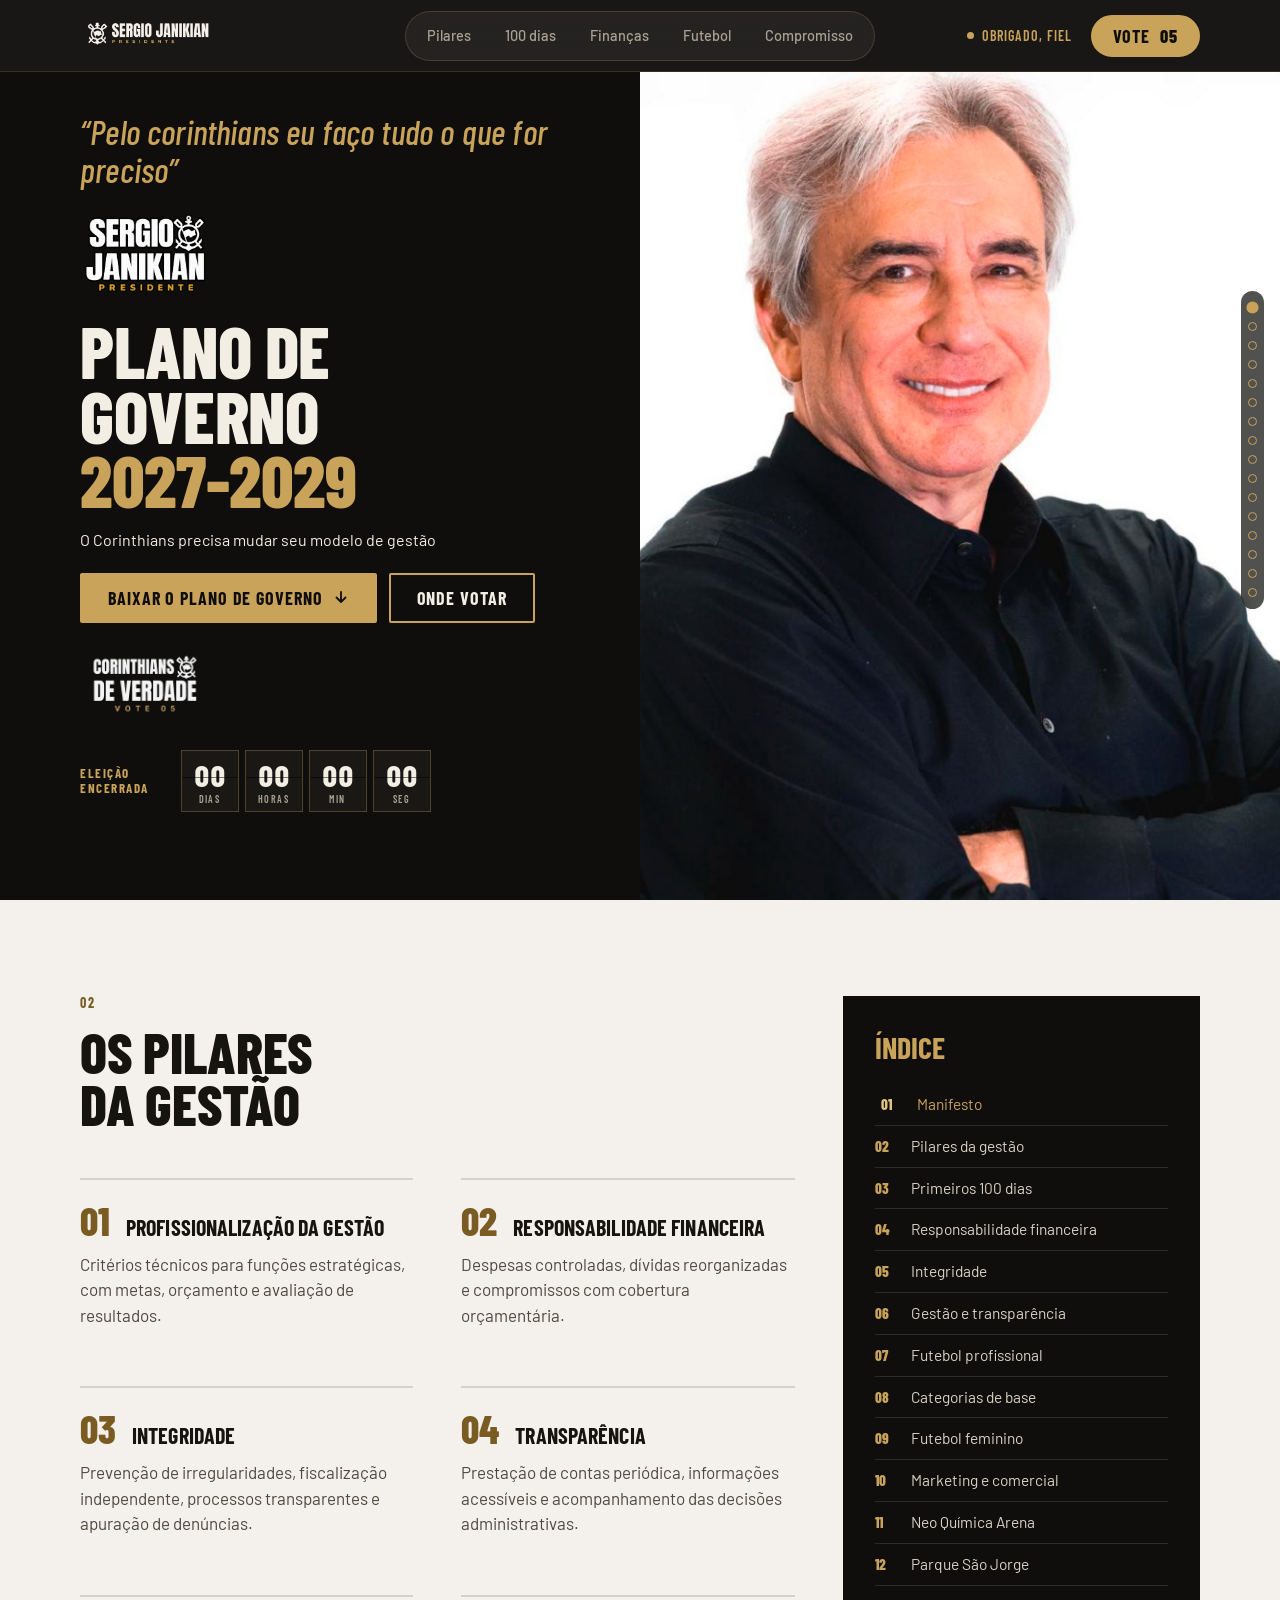
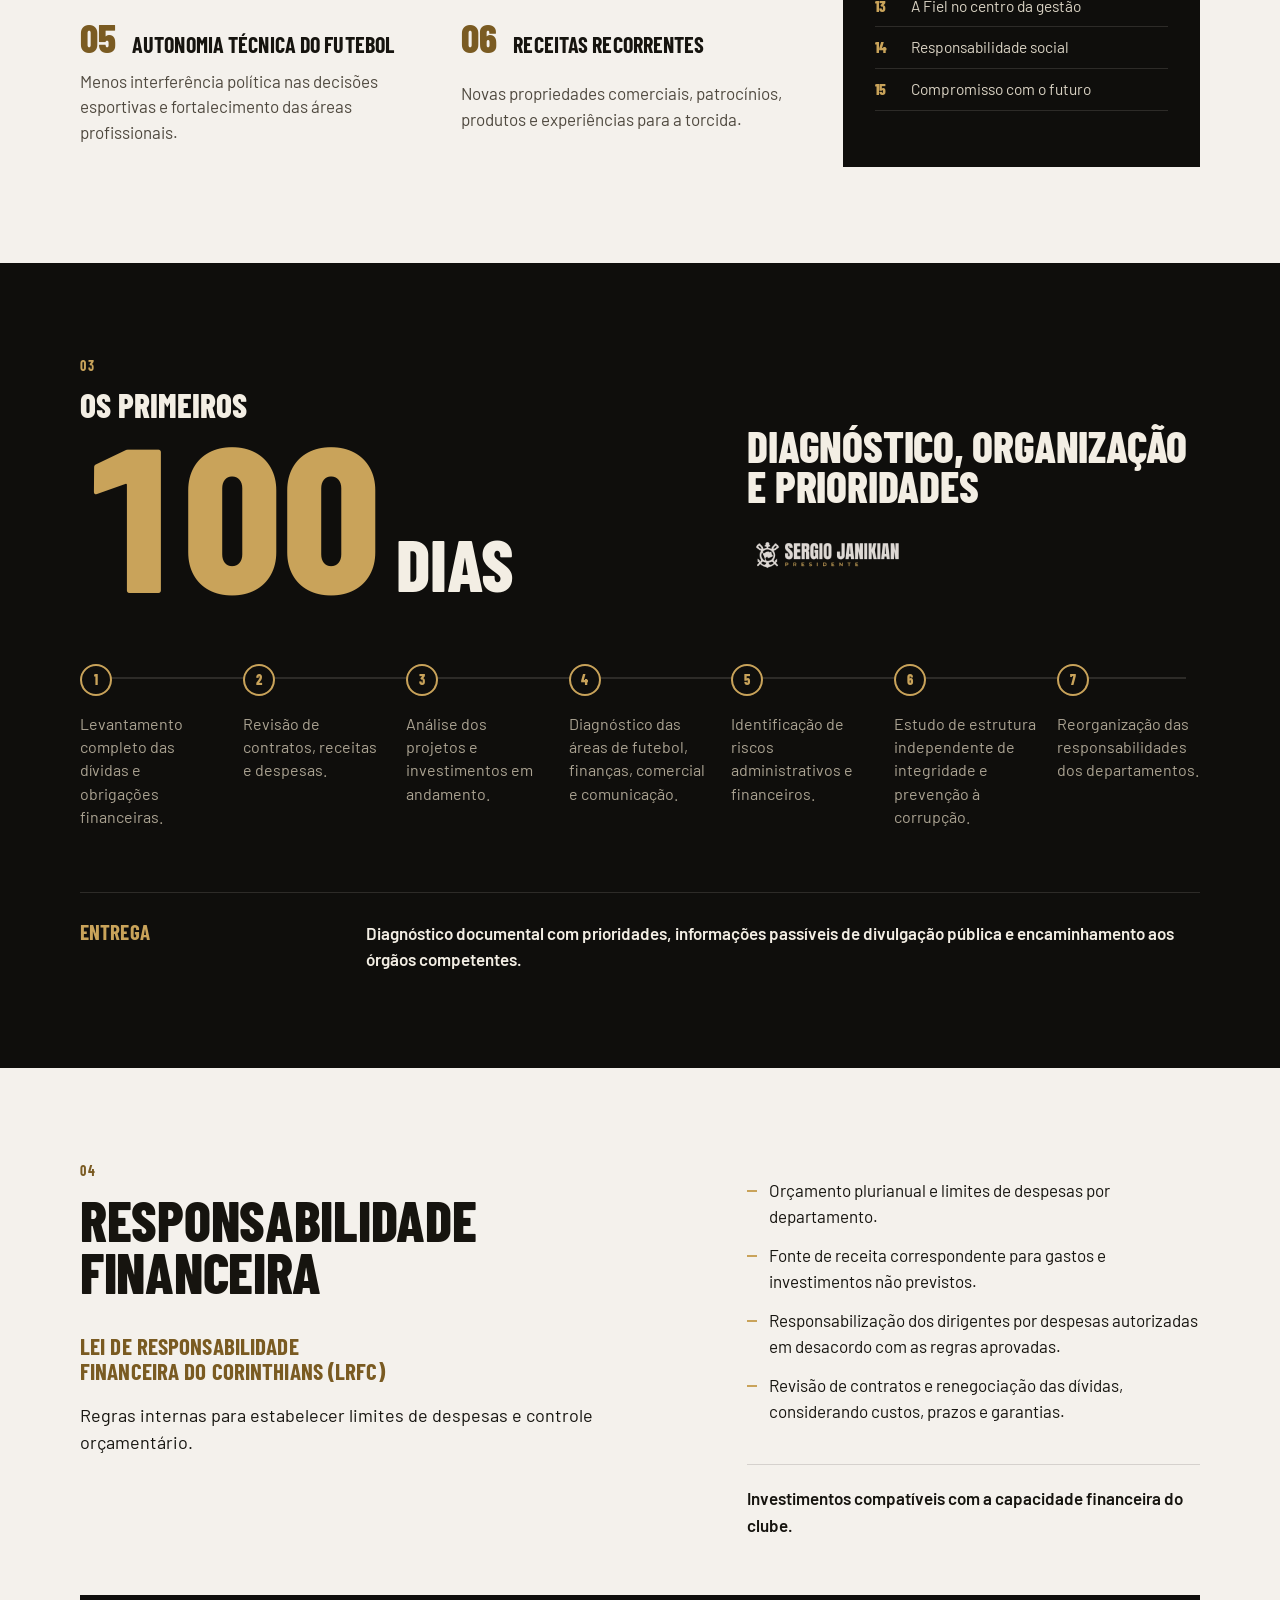
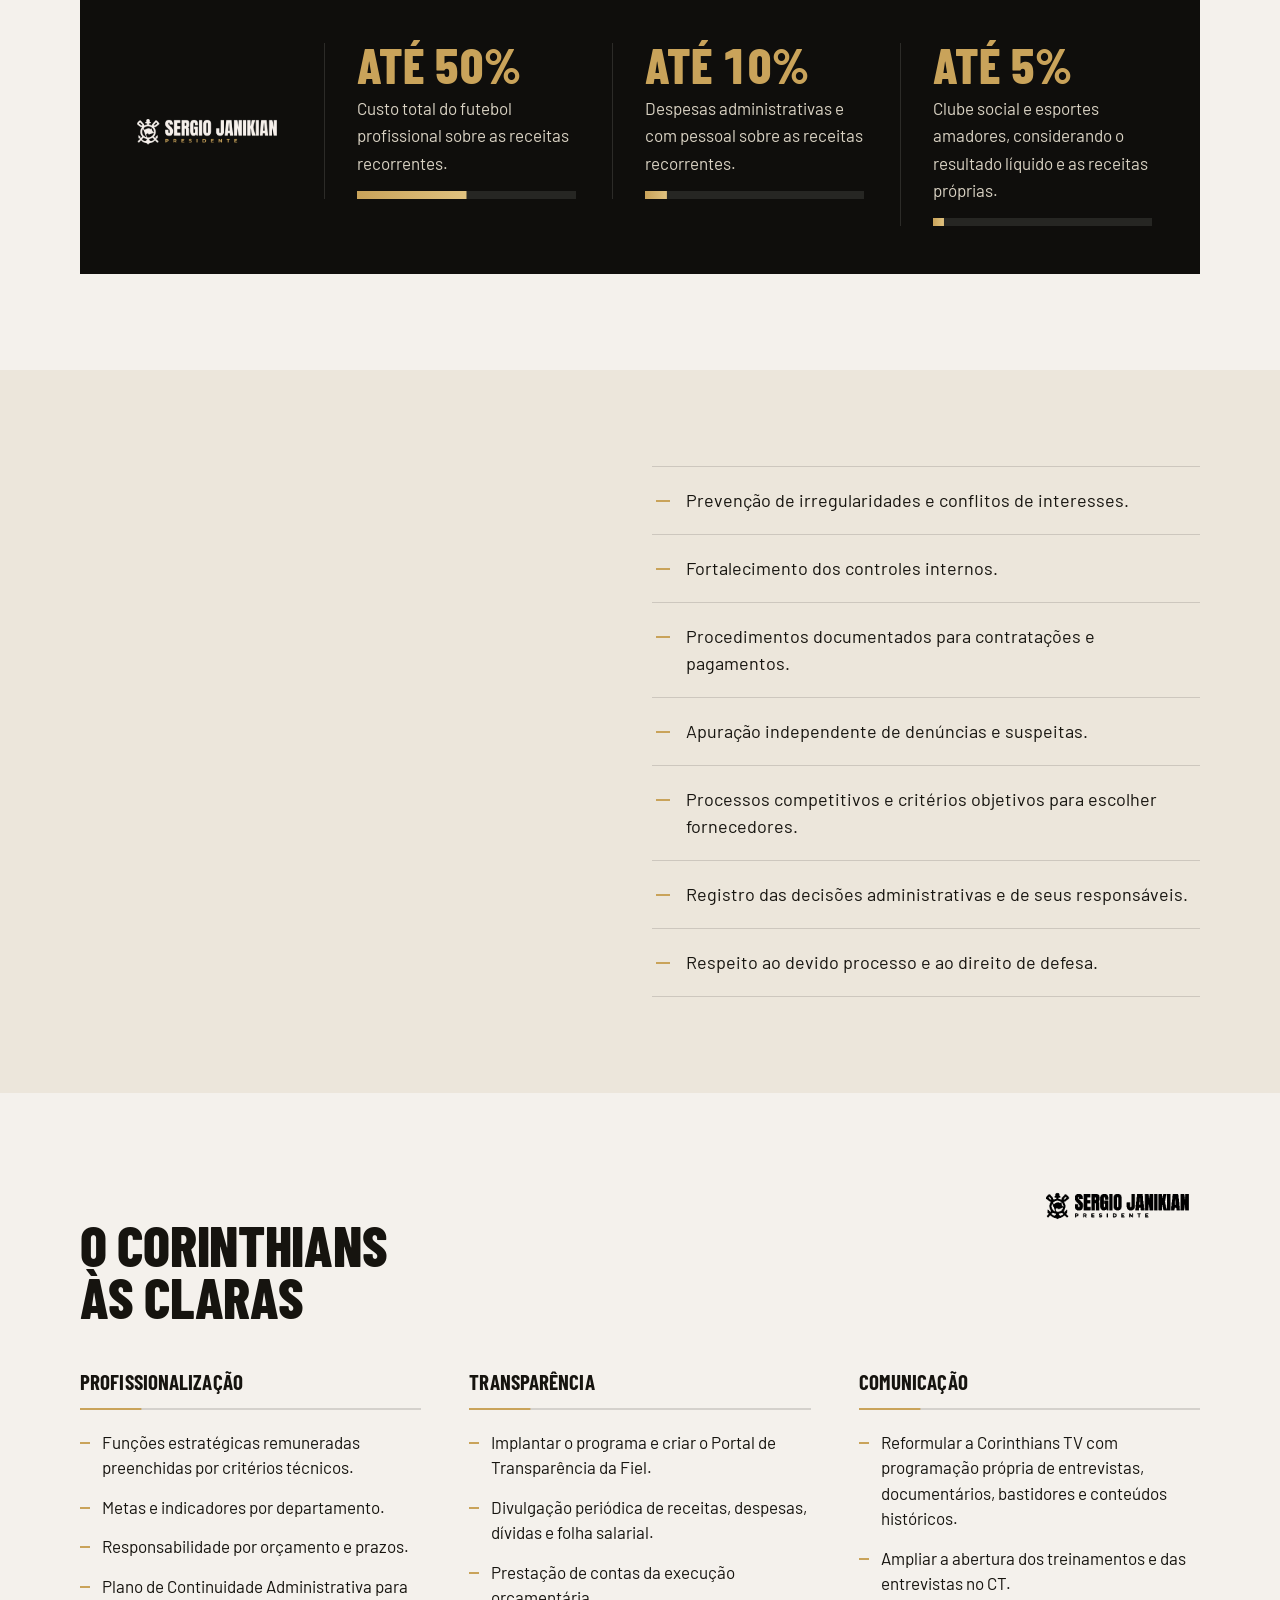
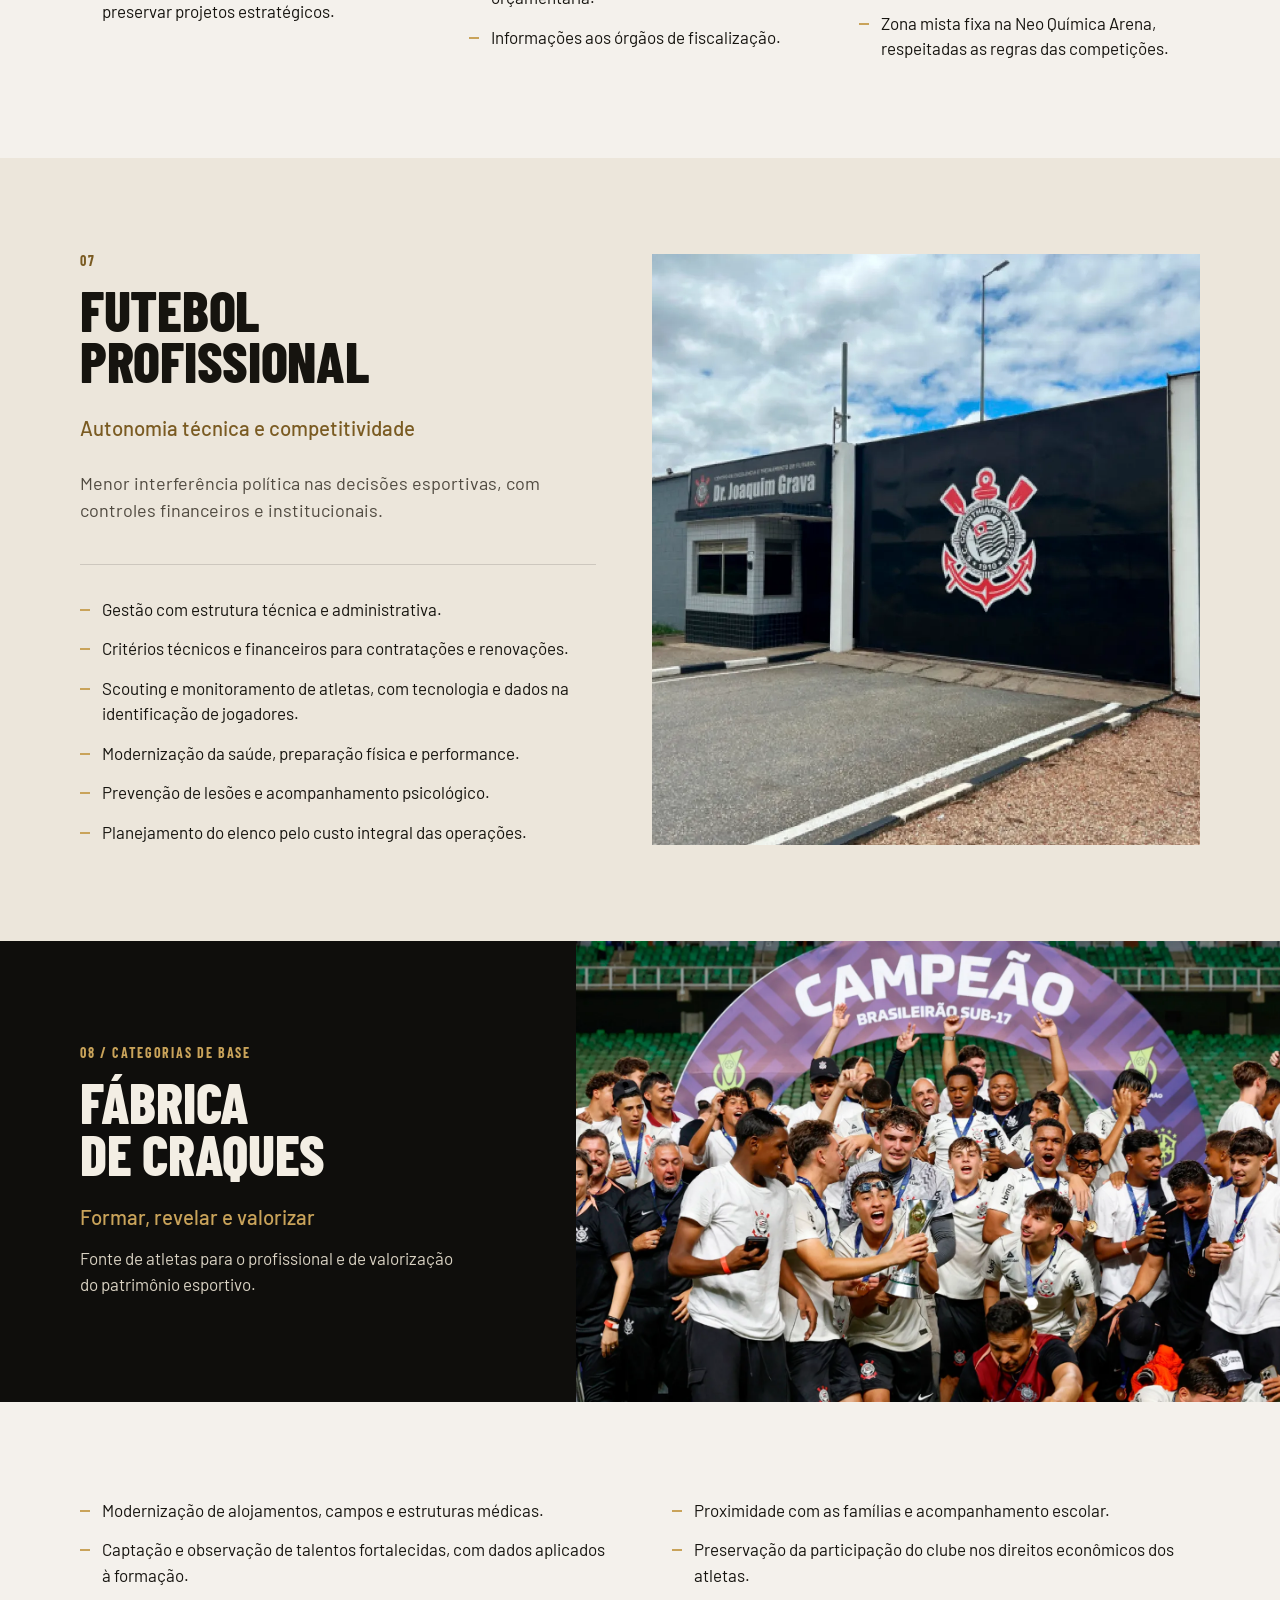
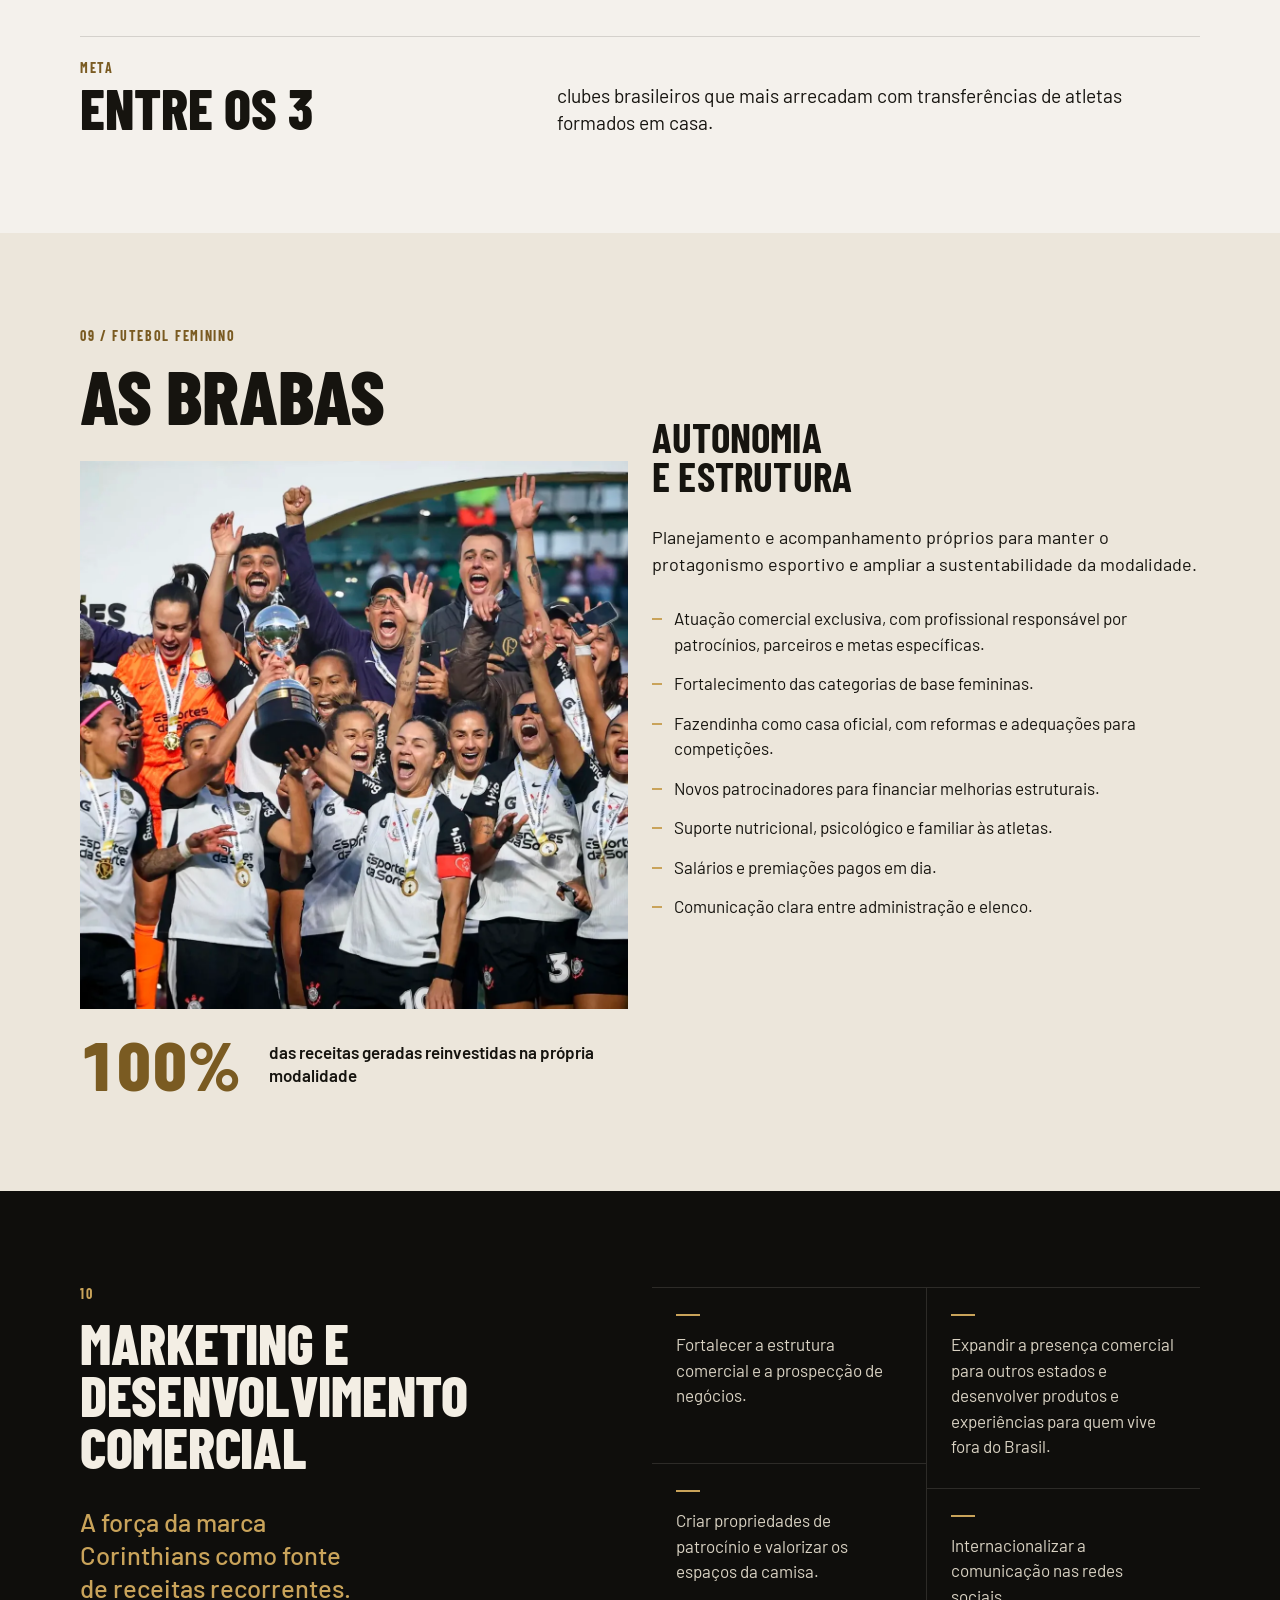
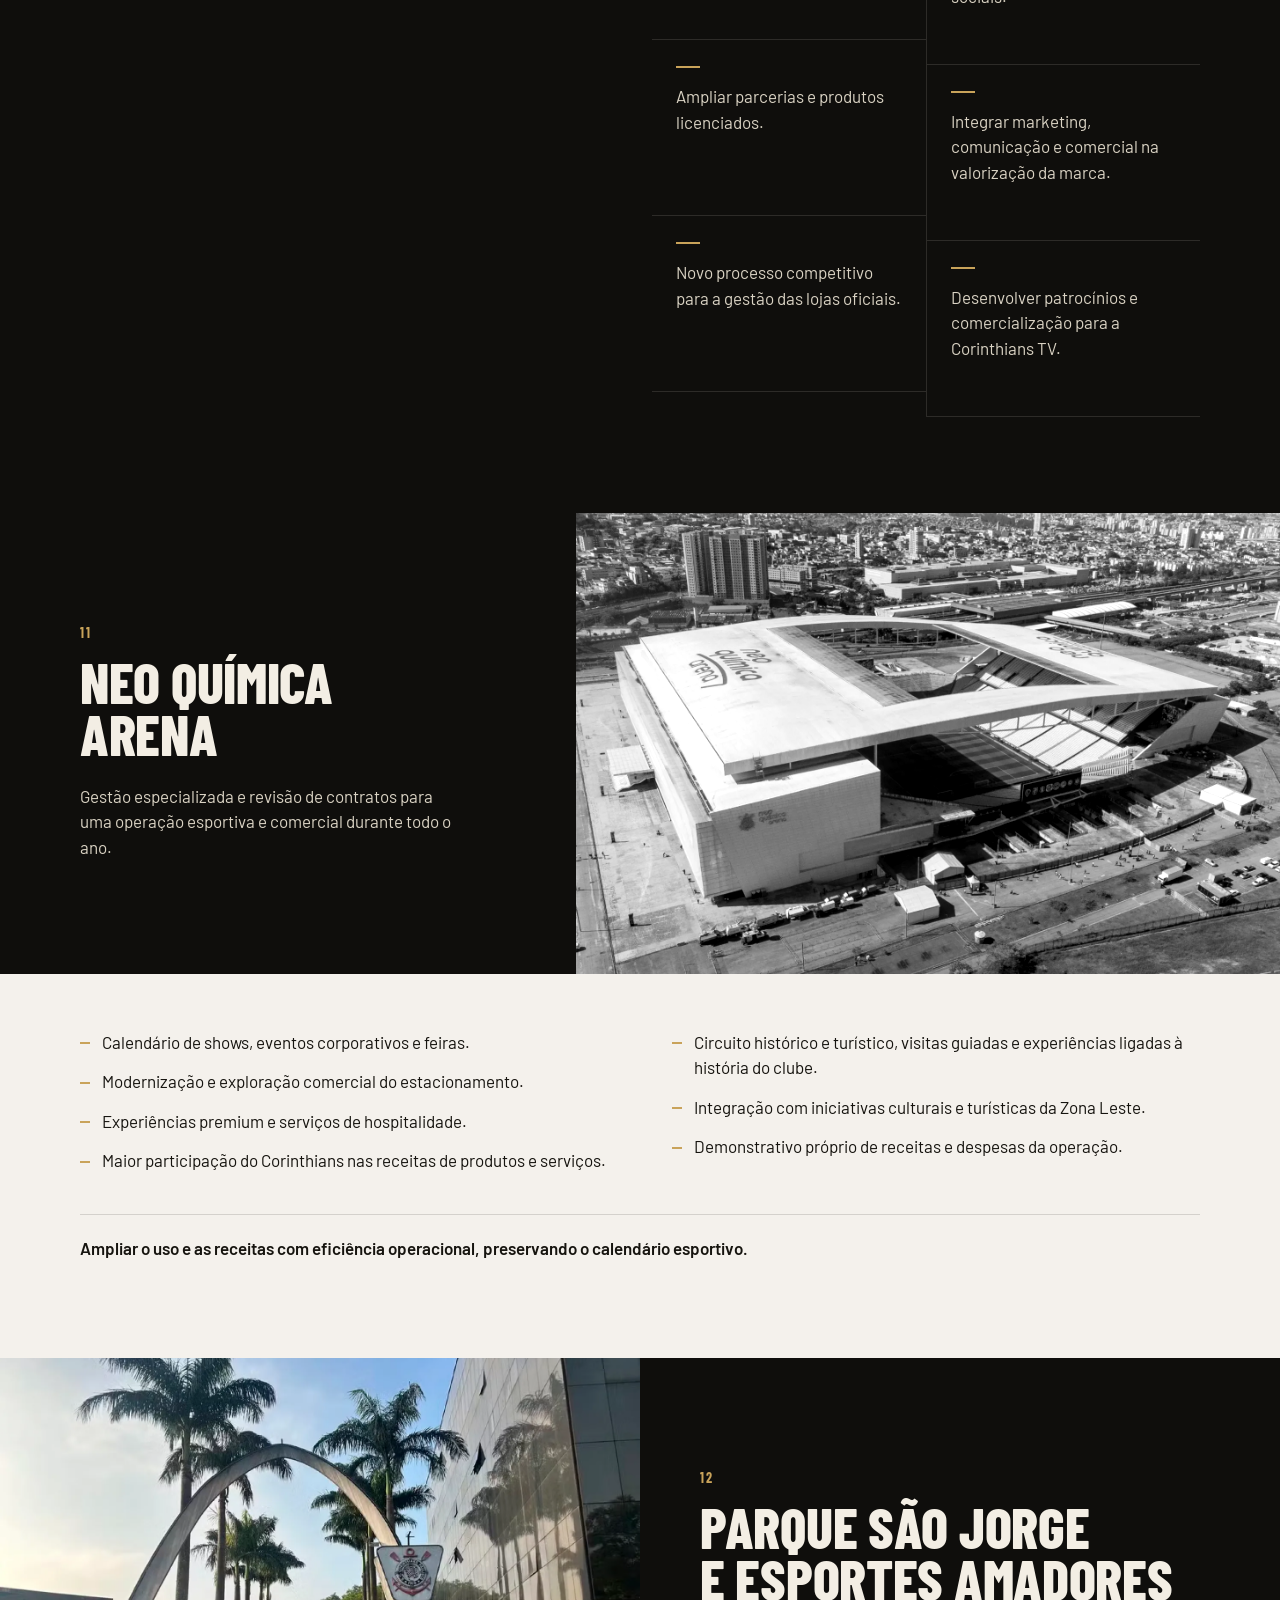
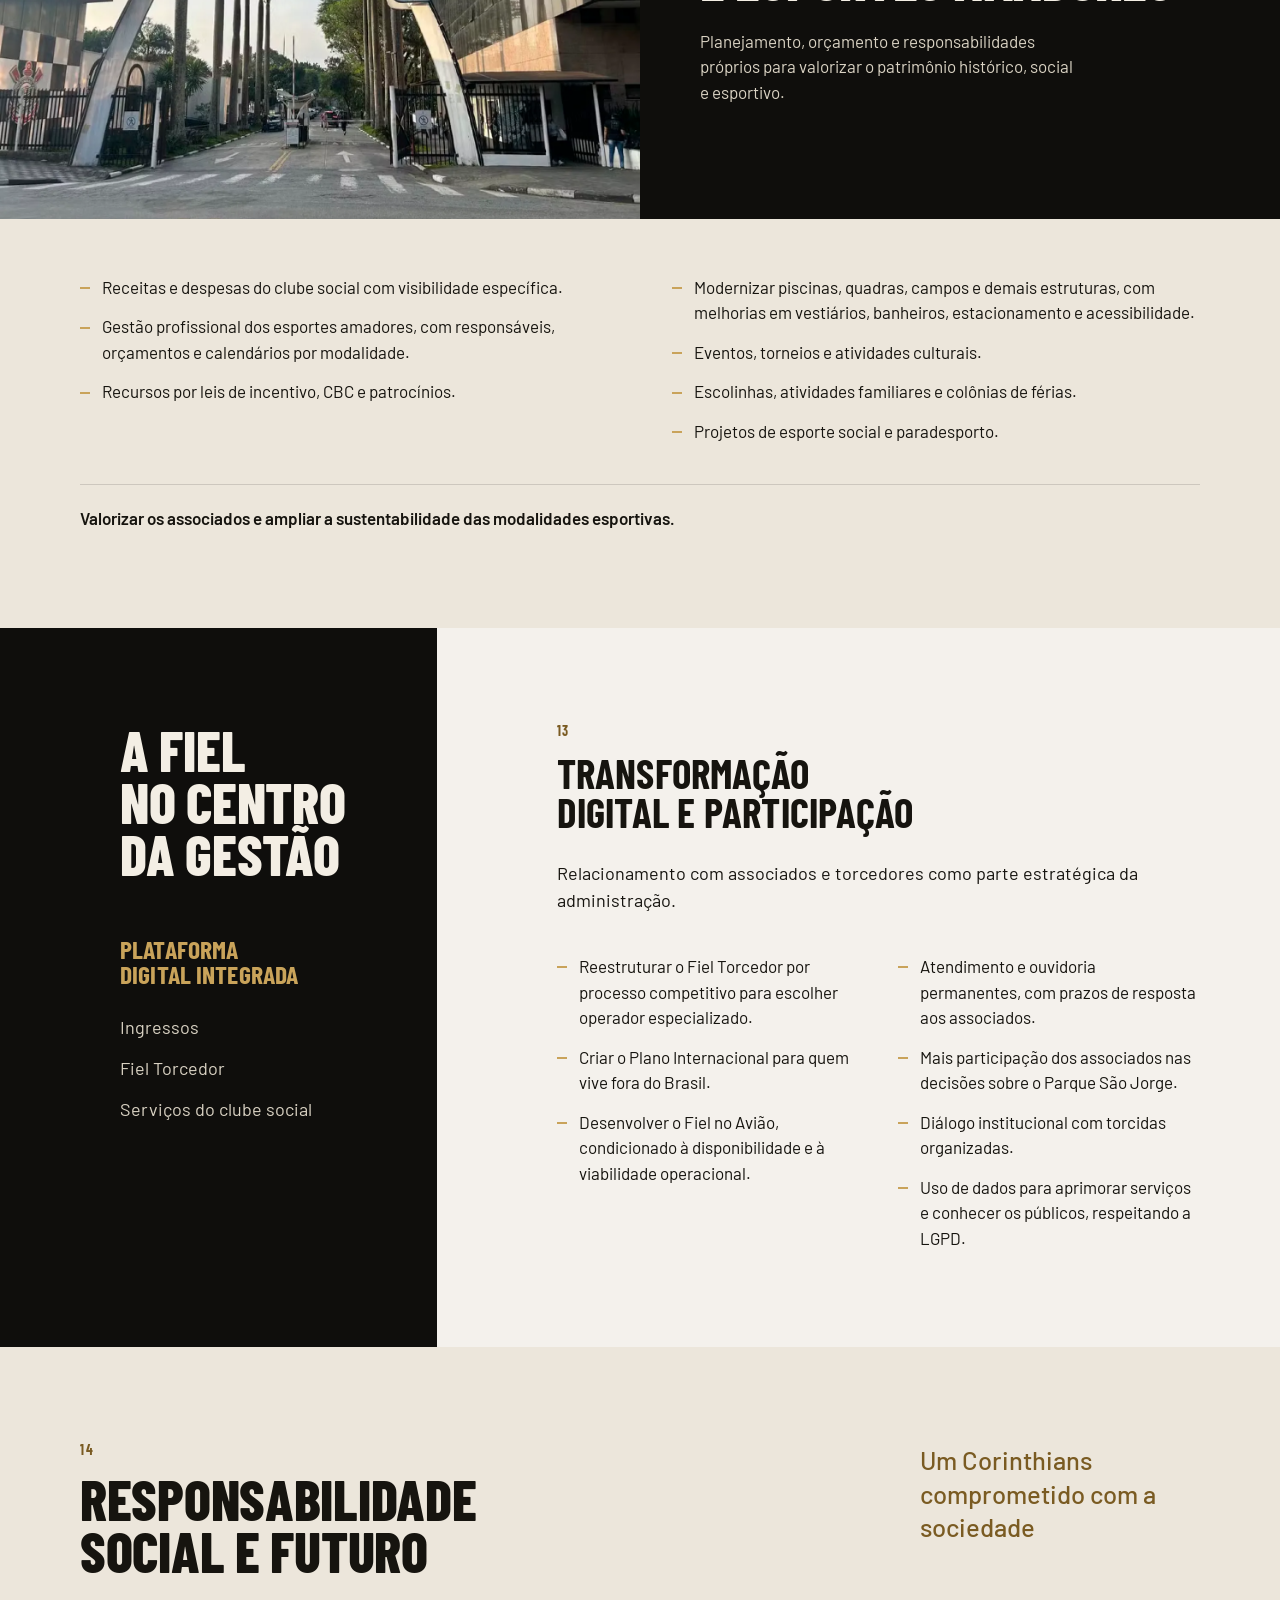
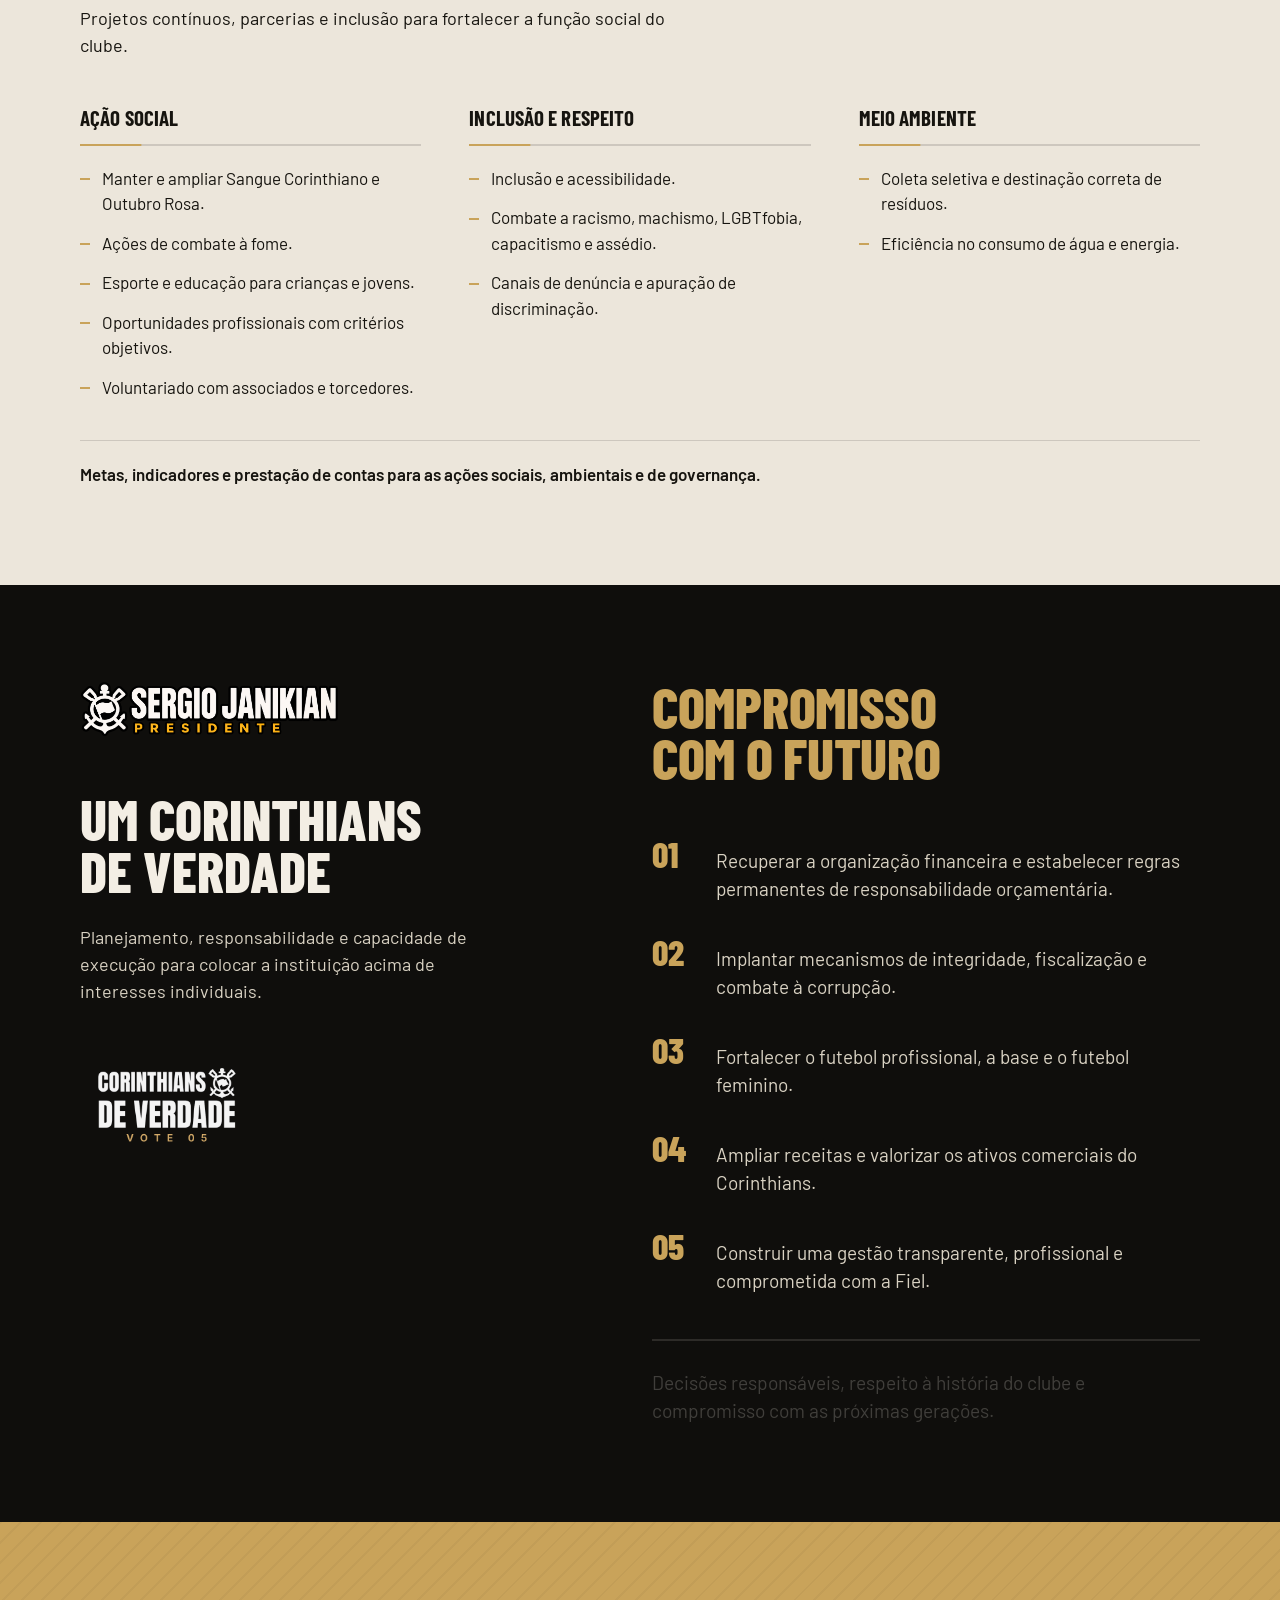
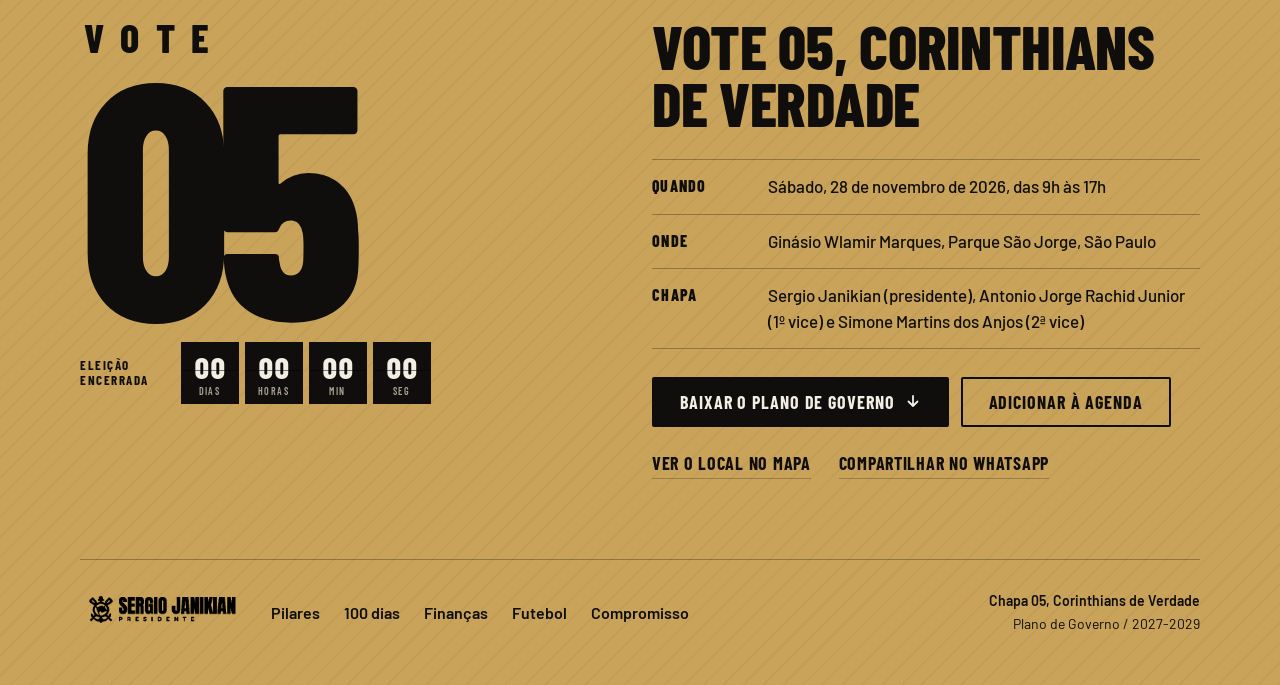
==== commit bb60e29c: "mudança foto mobile" ====
--- a/index.html
+++ b/index.html
@@ -6,15 +6,33 @@
 <head>
 <meta charset="UTF-8">
 <meta name="viewport" content="width=device-width, initial-scale=1, viewport-fit=cover">
-<title>Sergio Janikian Presidente – Plano de Governo 2027-2029 – Vote 05</title>
-<meta name="description" content="Plano de Governo 2027-2029 de Sergio Janikian para o Corinthians. O Corinthians precisa mudar seu modelo de gestão. Vote 05.">
+<title>Sergio Janikian Presidente | Plano de Governo 2027-2029 | Vote 05</title>
+<meta name="description" content="Conheça o Plano de Governo 2027-2029 de Sergio Janikian para o Corinthians: profissionalização da gestão, responsabilidade financeira, transparência e autonomia técnica do futebol. Vote 05.">
+<meta name="author" content="Sergio Janikian">
+<meta name="robots" content="index, follow, max-image-preview:large">
+<meta name="theme-color" content="#100F0D">
+
+<!-- Compartilhamento (WhatsApp, Facebook, LinkedIn) -->
 <meta property="og:type" content="website">
-<meta property="og:title" content="Sergio Janikian Presidente – Plano de Governo 2027-2029">
-<meta property="og:description" content="O Corinthians precisa mudar seu modelo de gestão. Vote 05.">
-<meta property="og:image" content="assets/img/fotos/sergio-janikian.webp">
+<meta property="og:locale" content="pt_BR">
+<meta property="og:site_name" content="Sergio Janikian Presidente">
+<meta property="og:title" content="Sergio Janikian Presidente | Plano de Governo 2027-2029">
+<meta property="og:description" content="Pelo Corinthians eu faço tudo o que for preciso. Conheça o plano e vote 05.">
+<meta property="og:image" content="assets/img/og/capa.jpg">
+<meta property="og:image:type" content="image/jpeg">
+<meta property="og:image:width" content="1200">
+<meta property="og:image:height" content="800">
+<meta property="og:image:alt" content="Sergio Janikian, candidato a presidente do Corinthians – Plano de Governo 2027-2029">
+
+<!-- X / Twitter -->
 <meta name="twitter:card" content="summary_large_image">
-<meta name="theme-color" content="#100F0D">
+<meta name="twitter:title" content="Sergio Janikian Presidente | Plano de Governo 2027-2029">
+<meta name="twitter:description" content="Pelo Corinthians eu faço tudo o que for preciso. Conheça o plano e vote 05.">
+<meta name="twitter:image" content="assets/img/og/capa.jpg">
+<meta name="twitter:image:alt" content="Sergio Janikian, candidato a presidente do Corinthians – Plano de Governo 2027-2029">
+
 <link rel="icon" href="assets/img/logos/logo-referencia-3.png" type="image/png">
+<link rel="apple-touch-icon" href="assets/img/logos/logo-referencia-3.png">
 <link rel="preconnect" href="https://fonts.googleapis.com">
 <link rel="preconnect" href="https://fonts.gstatic.com" crossorigin>
 <link href="https://fonts.googleapis.com/css2?family=Barlow+Condensed:ital,wght@0,500;0,600;0,700;0,800;1,500&family=Barlow:wght@400;500;600&display=swap" rel="stylesheet">
@@ -76,6 +94,7 @@
     <div class="hero__text">
       <blockquote class="hero__frase m-line"><p>“Pelo corinthians eu faço tudo o que for preciso”</p></blockquote>
       <img class="hero__logo m-line" src="assets/img/logos/logo-campanha.png" alt="Sergio Janikian Presidente" width="1510" height="1042">
+      <img class="hero__foto-mob m-settle" src="assets/img/fotos/sergio.png" alt="" width="675" height="899" aria-hidden="true">
       <h1 id="t-01"><span class="m-line">Plano de</span> <span class="m-line">governo</span> <span class="m-line ouro">2027-2029</span></h1>
       <p class="hero__lead m-line">O Corinthians precisa mudar seu modelo de gestão</p>
       <div class="btn-row m-line">
--- a/assets/css/style.css
+++ b/assets/css/style.css
@@ -184,6 +184,7 @@
 .hero__cdv{height:clamp(66px,6vw,84px);width:auto}
 .hero__foto{position:relative;background:#fff;overflow:hidden}
 .hero__foto img{position:absolute;inset:0;width:100%;height:100%;max-width:none;object-fit:cover;object-position:50% 12%}
+.hero__foto-mob{display:none}
 
 .countdown{display:flex;align-items:center;gap:16px}
 .countdown__label{font:700 13px/1.15 var(--display);letter-spacing:.12em;text-transform:uppercase;color:var(--gold);max-width:6.5em}
@@ -542,7 +543,7 @@
   .hero__escuro{padding:48px var(--gut) 56px}
   .hero__text{max-width:none}
   .hero__foto{height:min(80vw,560px)}
-  .hero__foto img{object-position:50% 14%}
+  .hero__foto img{object-position:50% 0}
   .split,.pg02,.pg03,.pg-head,.close,.dir,.pg13__grid,.meta{grid-template-columns:1fr;row-gap:32px}
   .split__a,.split__b,.pg02__main,.indice,.pg03__a,.pg03__b,.pg-head > *,.close__a,.close__text,.dir__logo,.dir__links,.dir__legal,.pg13__a,.pg13__b,.meta > *{grid-column:1 !important}
   .pg-head > :last-child{justify-self:start}
@@ -584,6 +585,14 @@
   .hero .btn{width:100%}
   .hero__foot{margin-top:22px;gap:16px}
   .hero__cdv{height:52px}
+  /* foto ao lado do logo + título, só no mobile */
+  .hero__foto{display:none}
+  .hero__text{display:grid;grid-template-columns:auto minmax(0,1fr);column-gap:14px}
+  .hero__text > *{grid-column:1 / -1}
+  .hero__logo{grid-column:1;grid-row:2;justify-self:start}
+  .hero h1{grid-column:1;grid-row:3}
+  .hero__foto-mob{display:block;grid-column:2;grid-row:2 / 4;width:100%;height:100%;contain:size;object-fit:cover;object-position:50% 0;
+                  background:#fff;border-radius:14px;border:1px solid rgba(200,163,90,.55)}
   .countdown{width:100%}
   .countdown__label{font-size:12px;max-width:5.5em}
   .countdown__grid{flex:1}
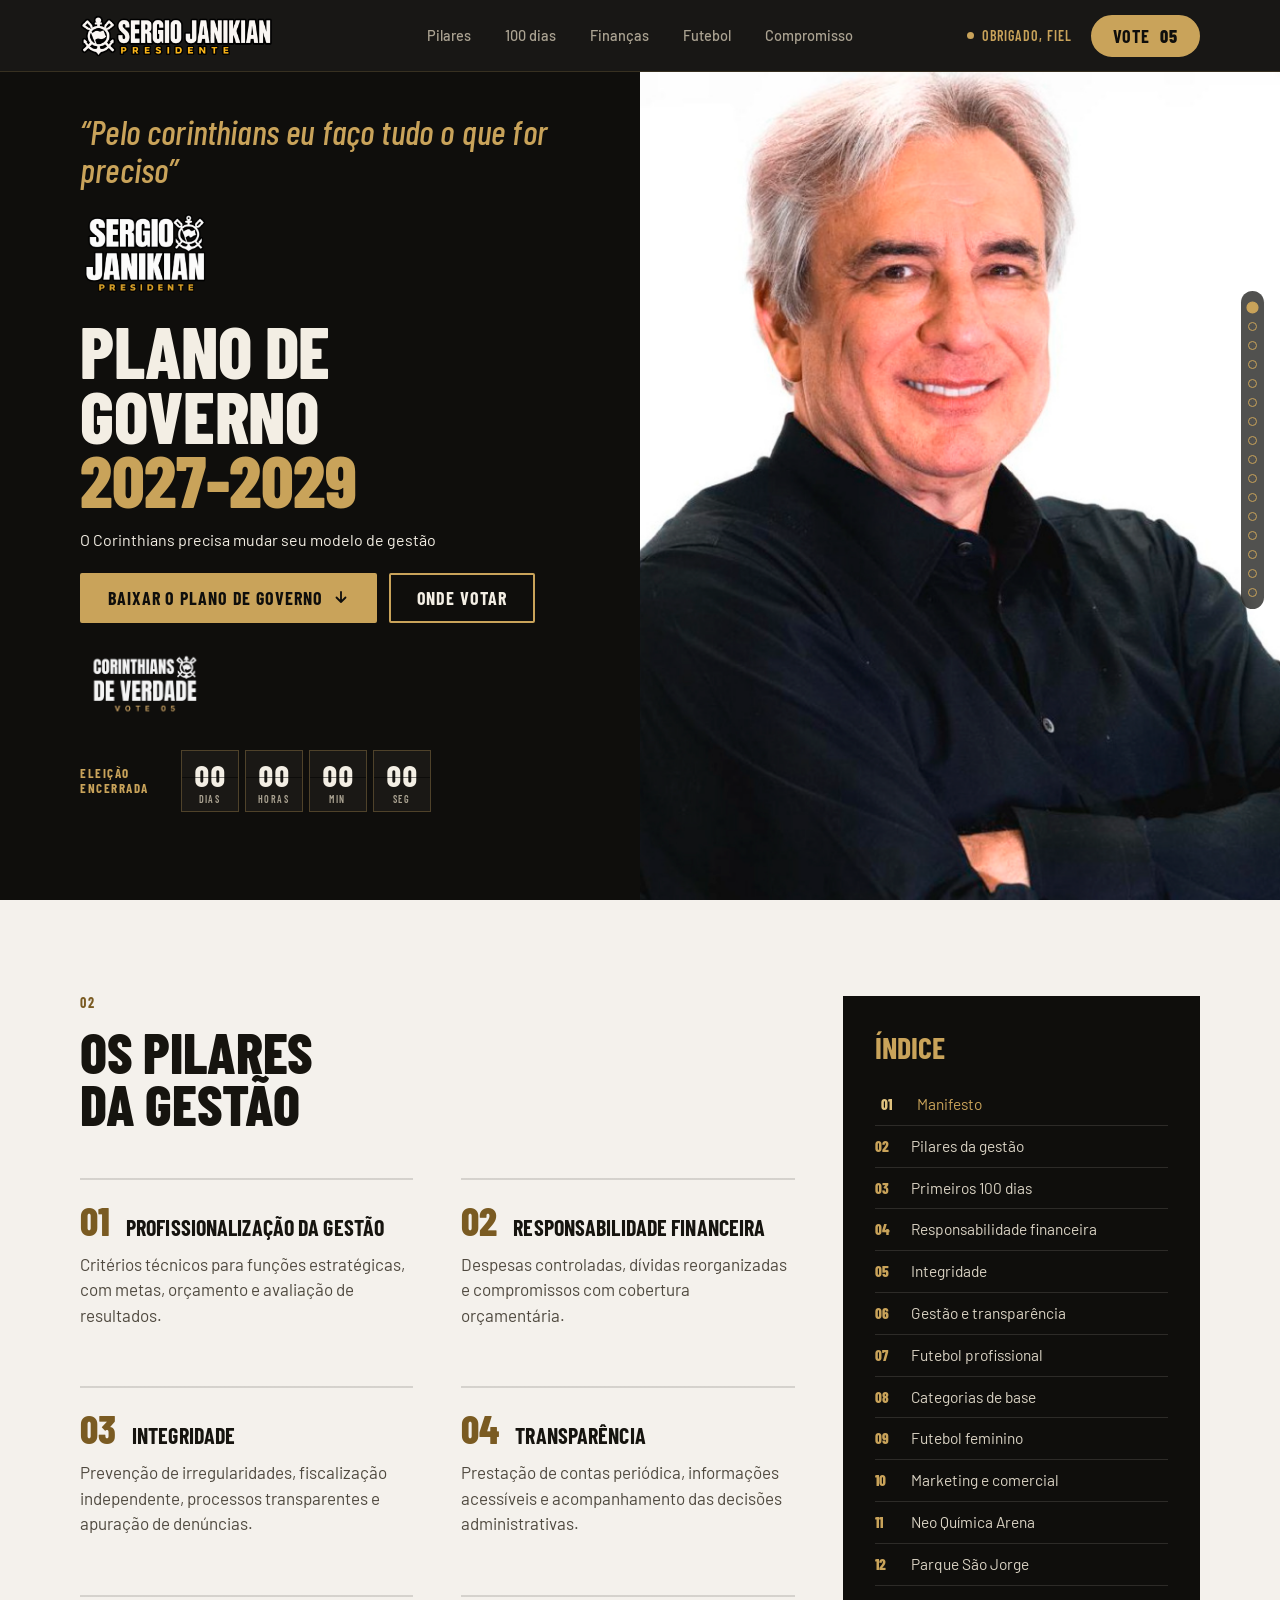
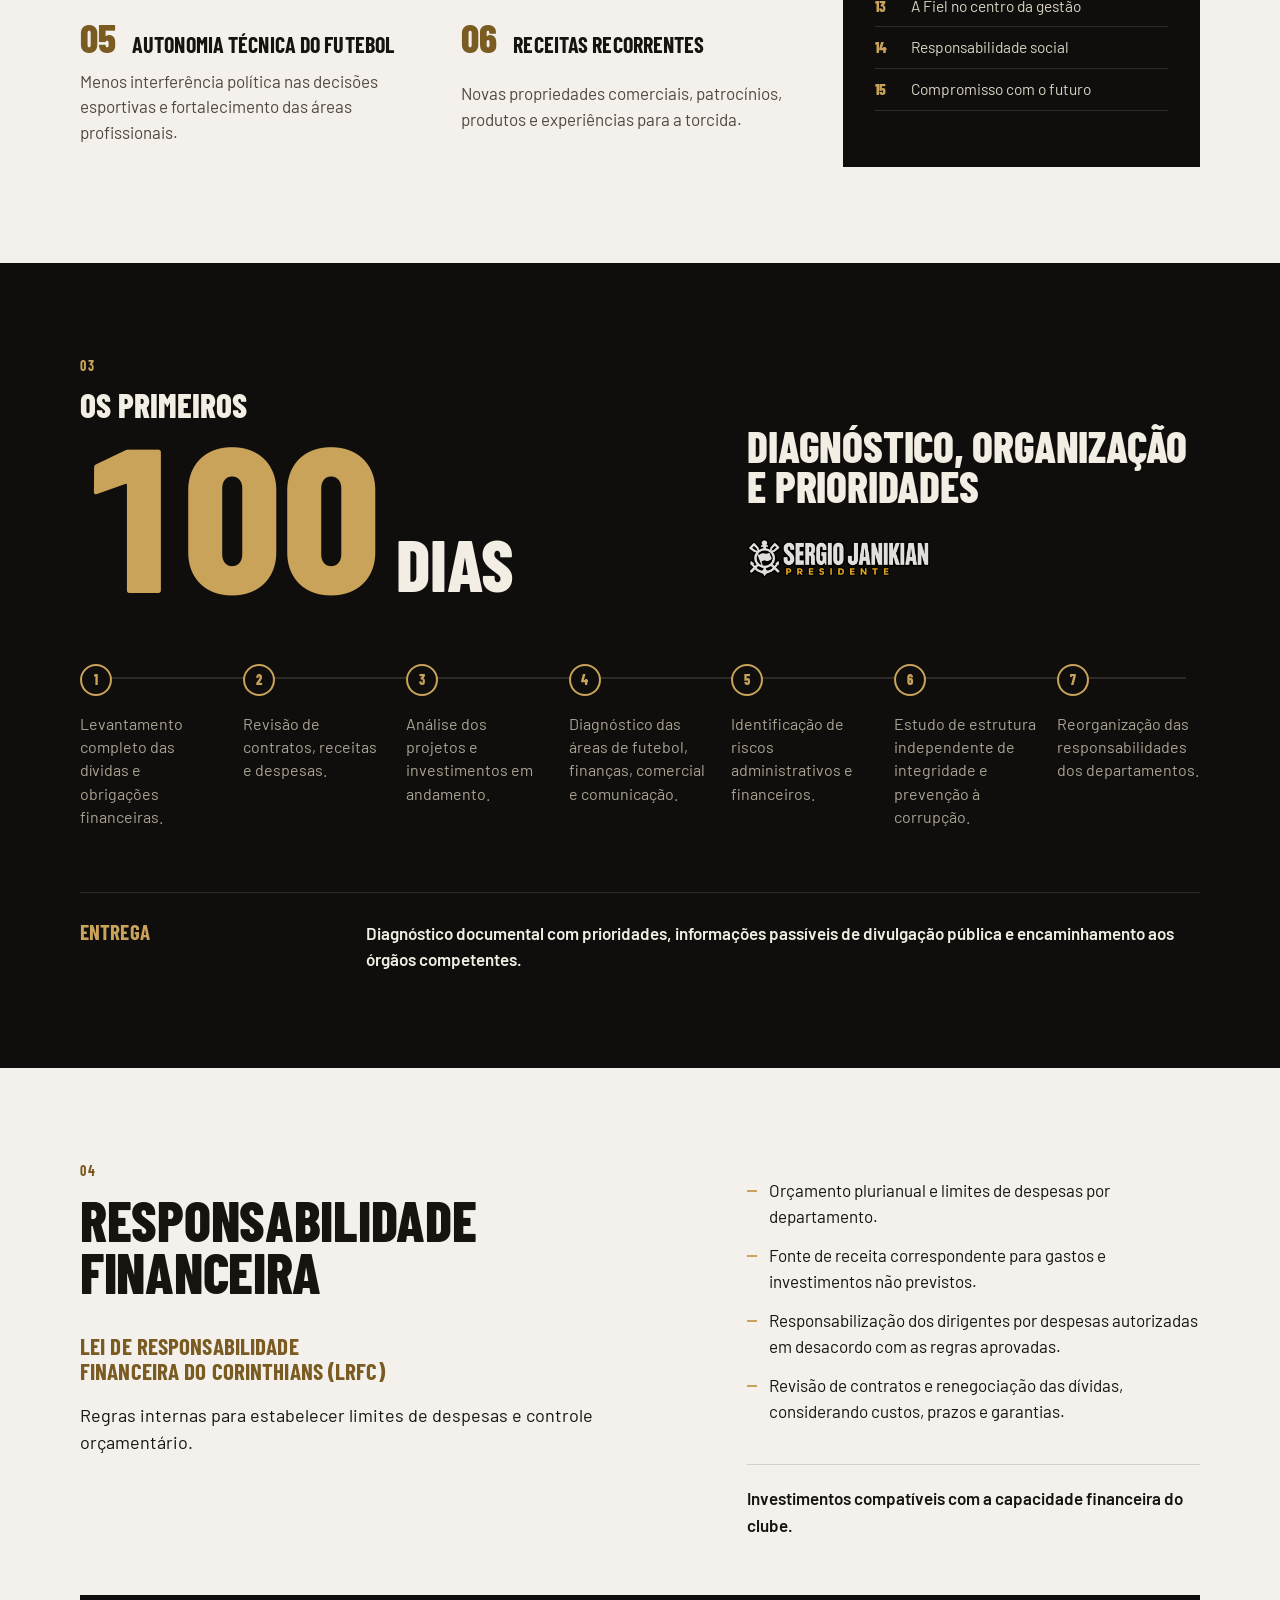
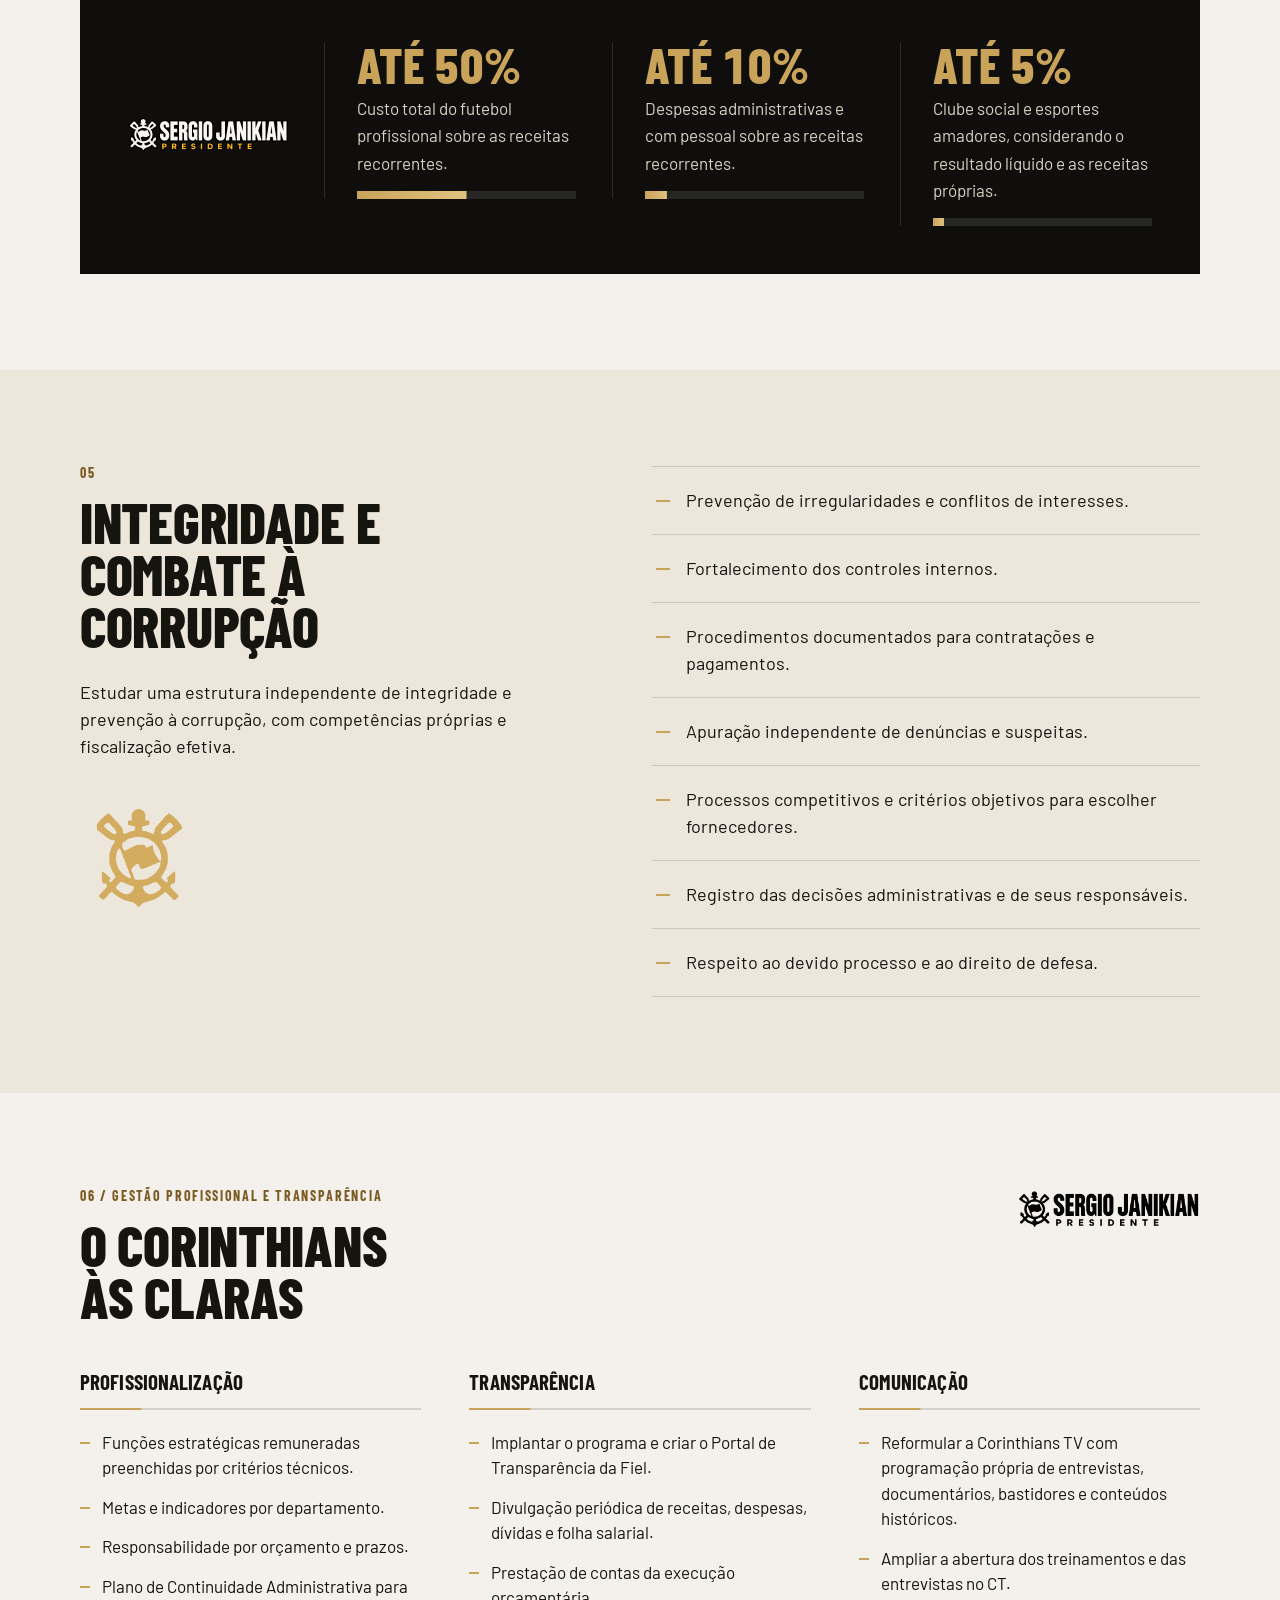
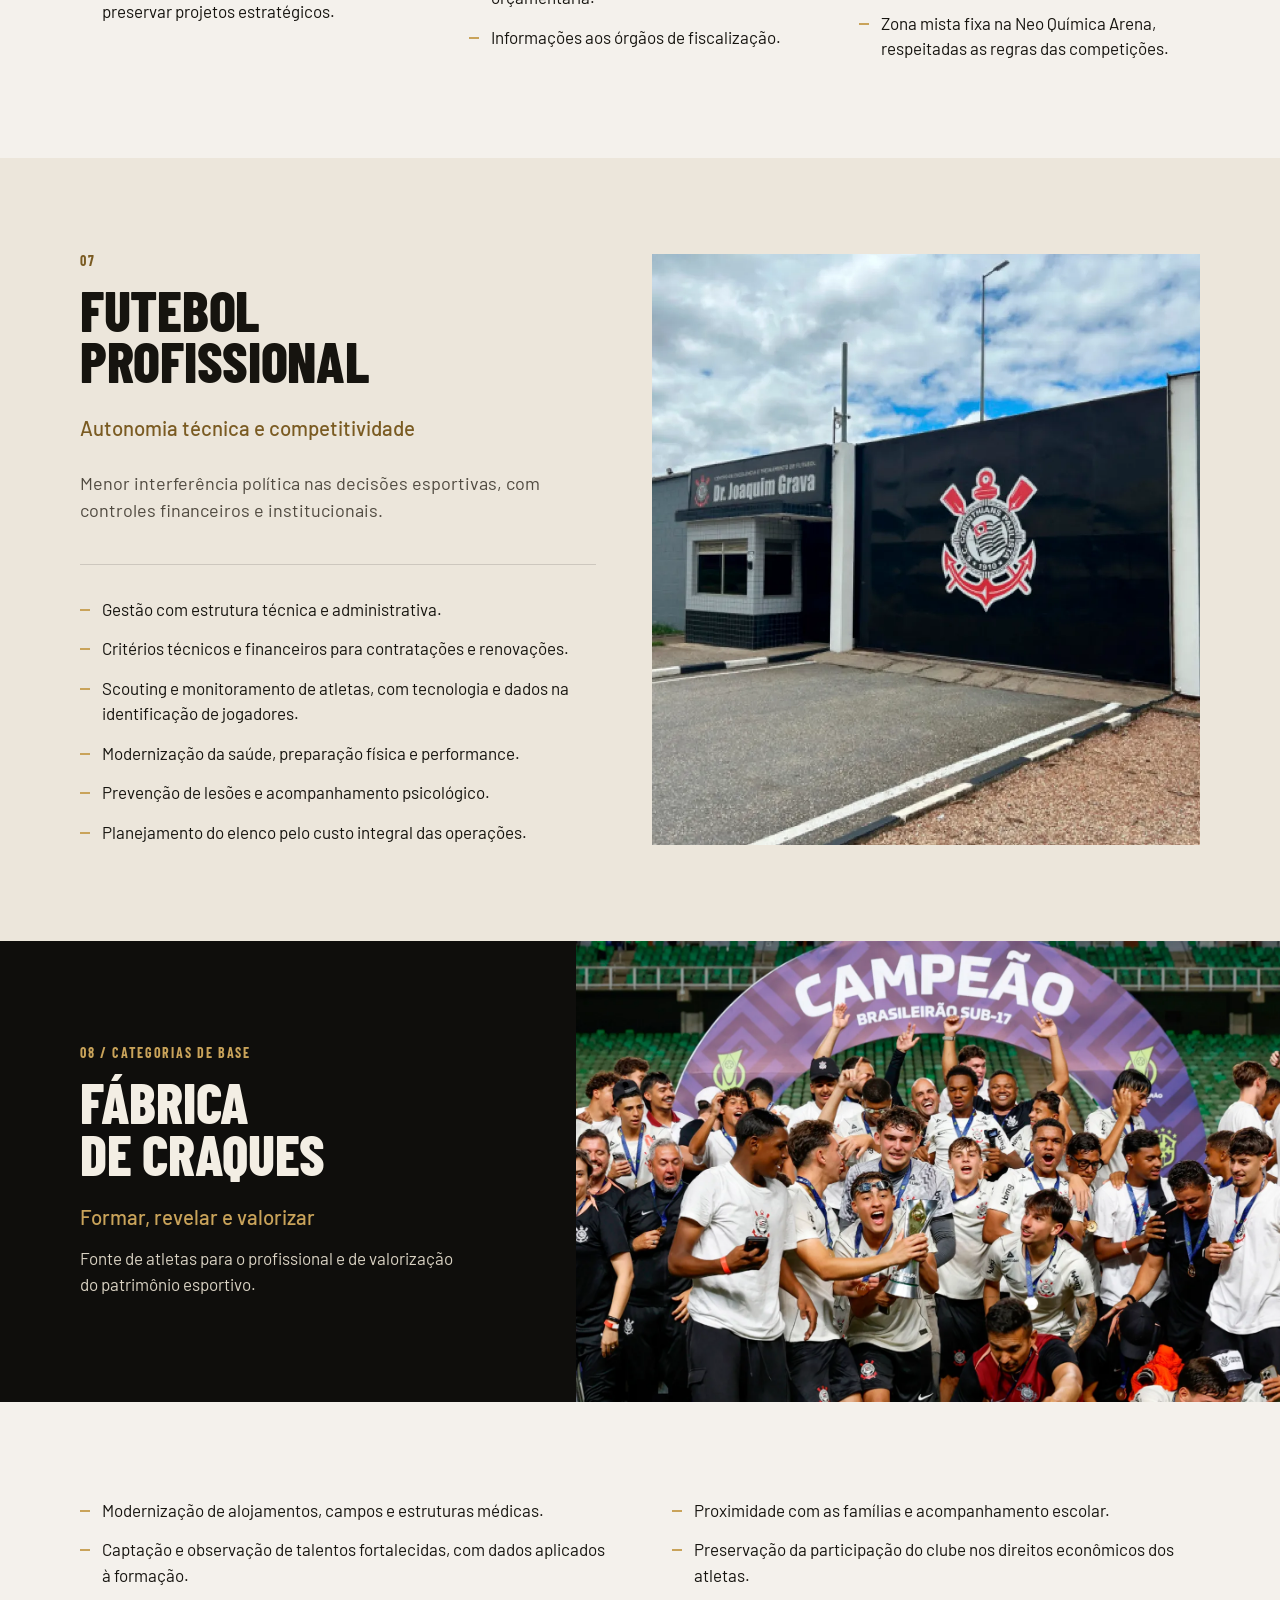
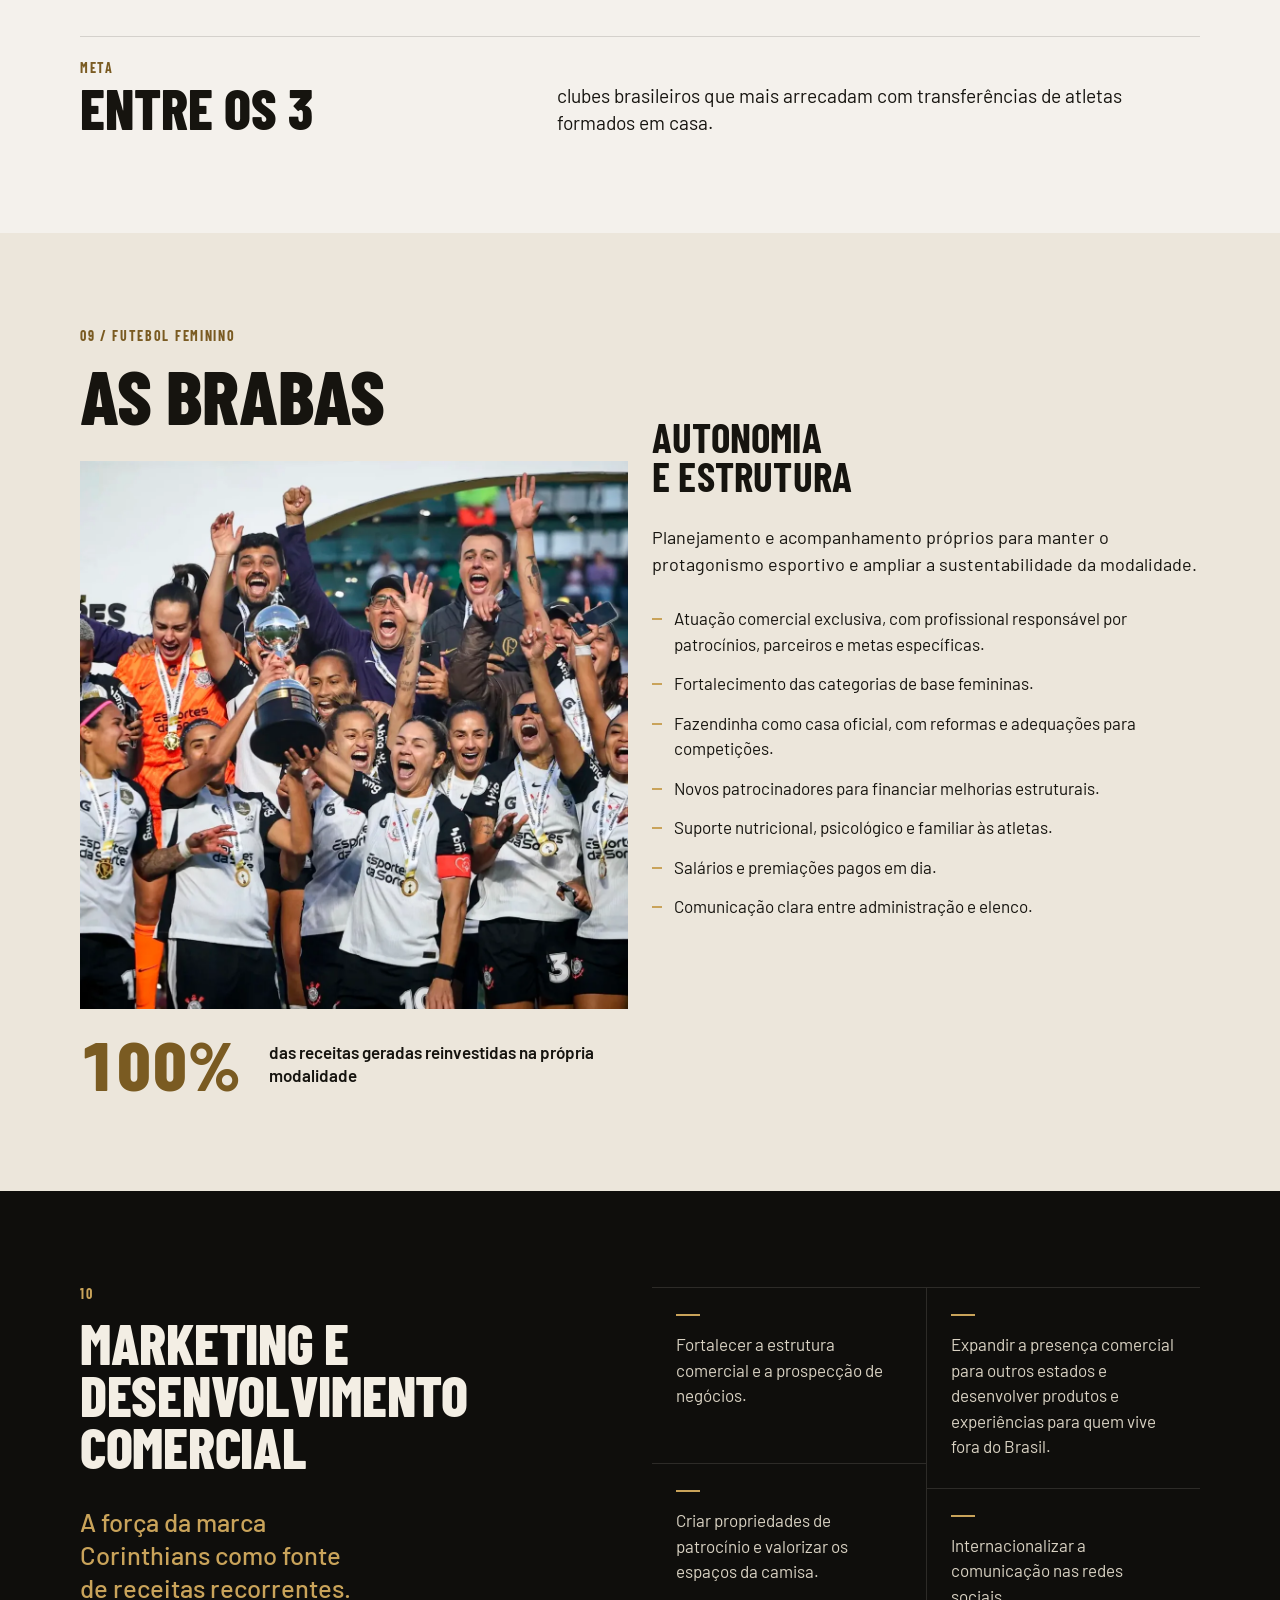
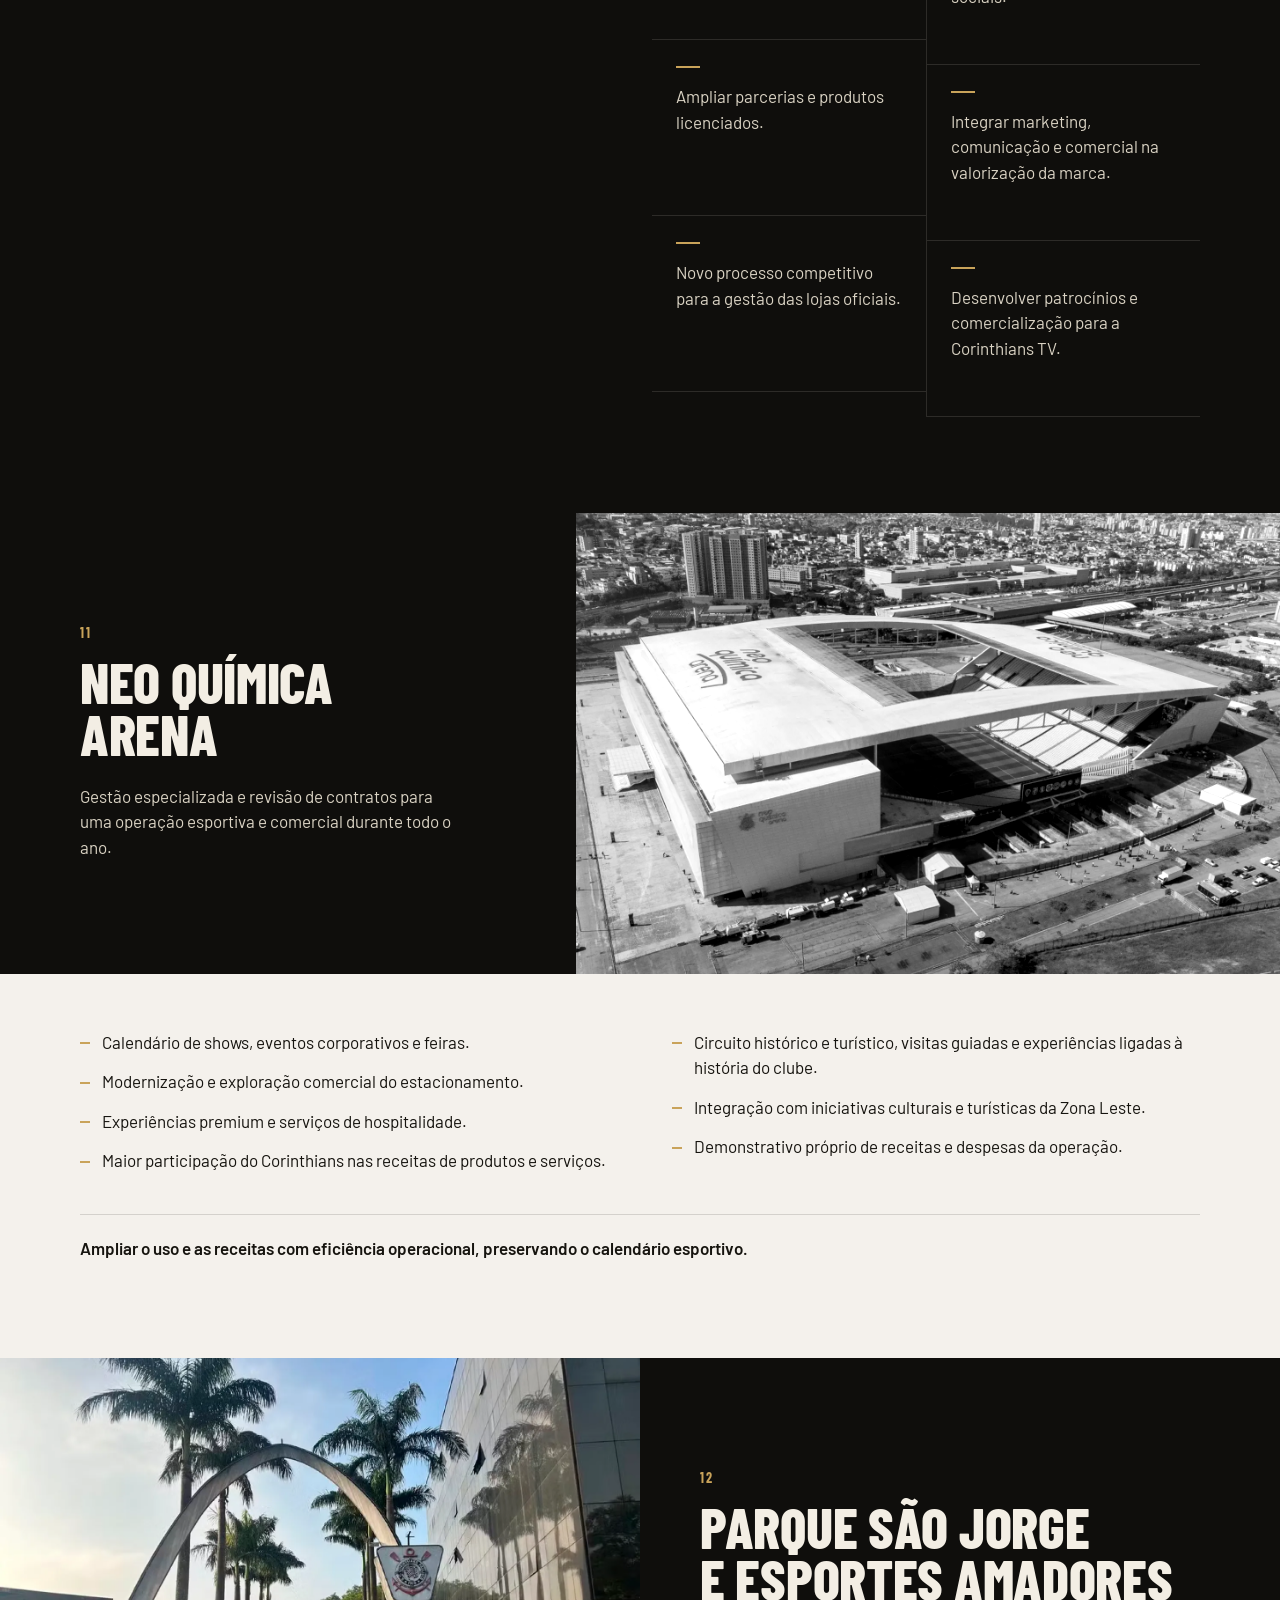
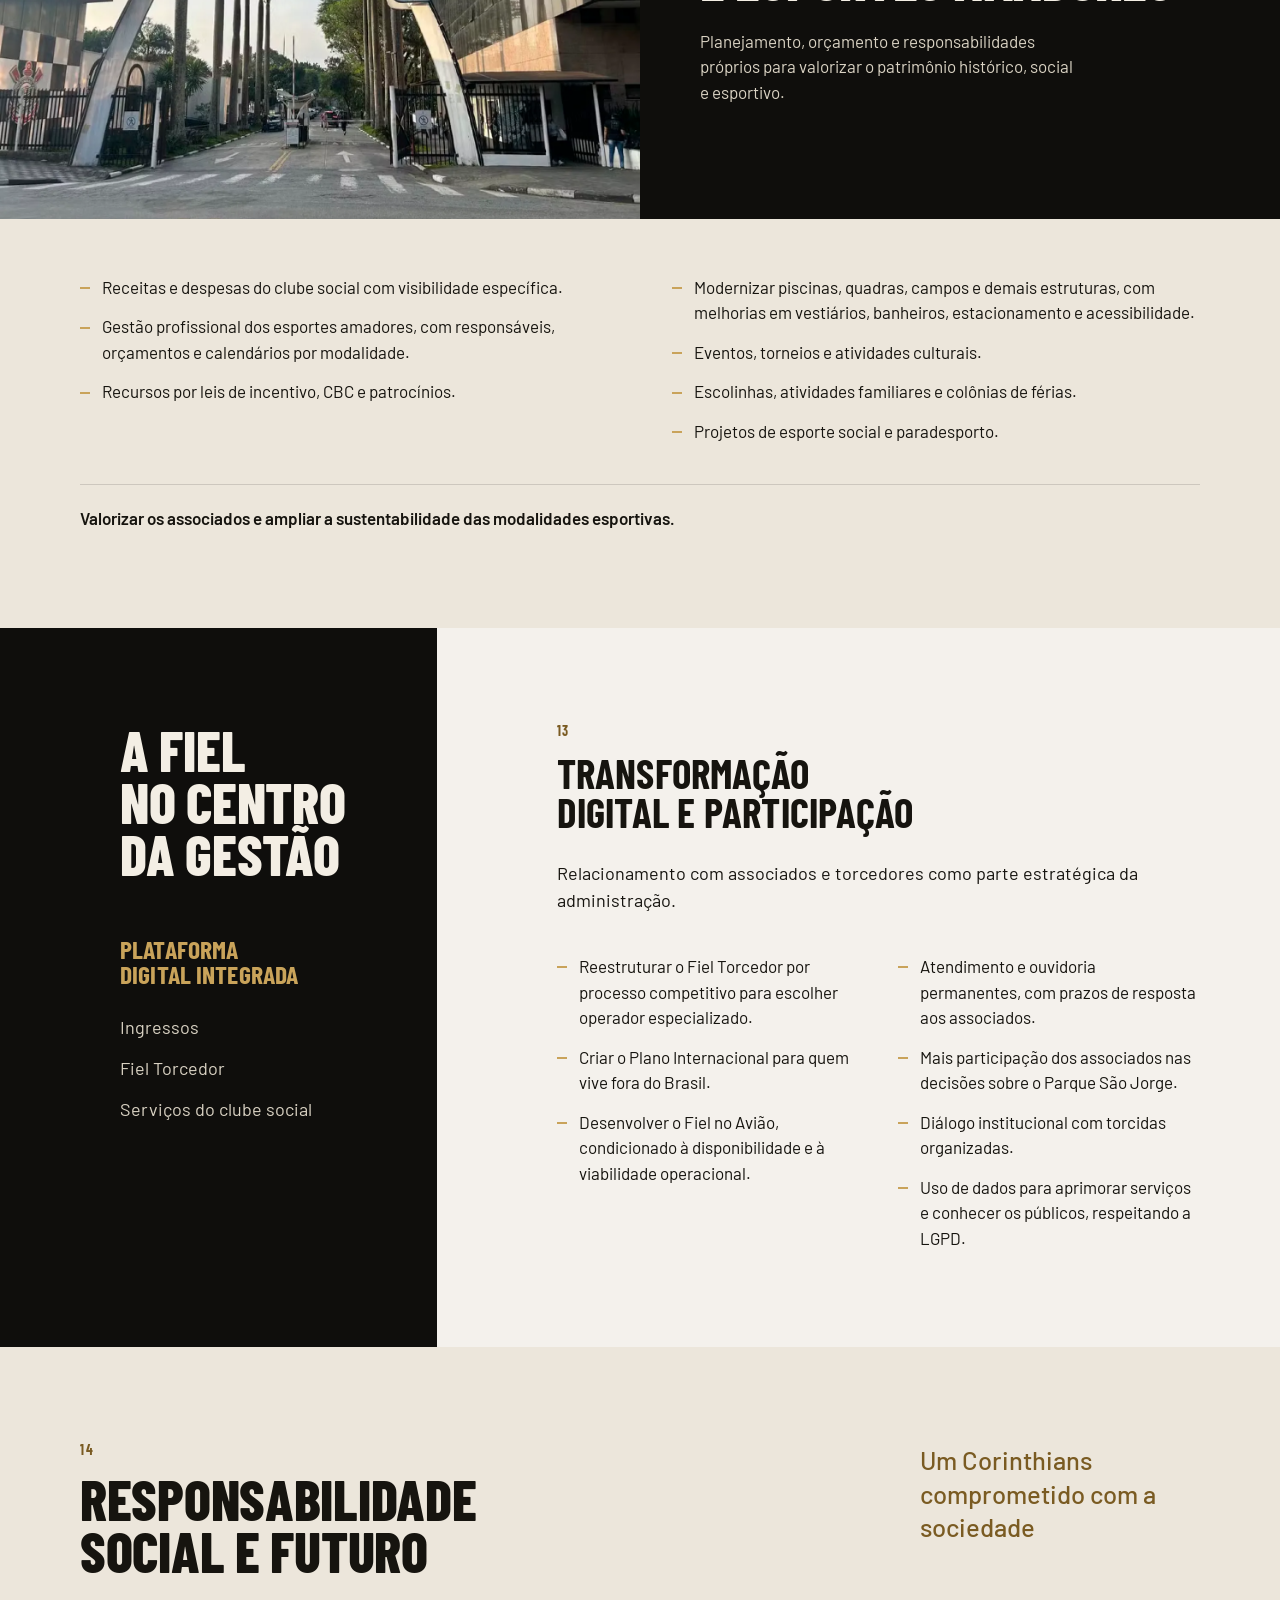
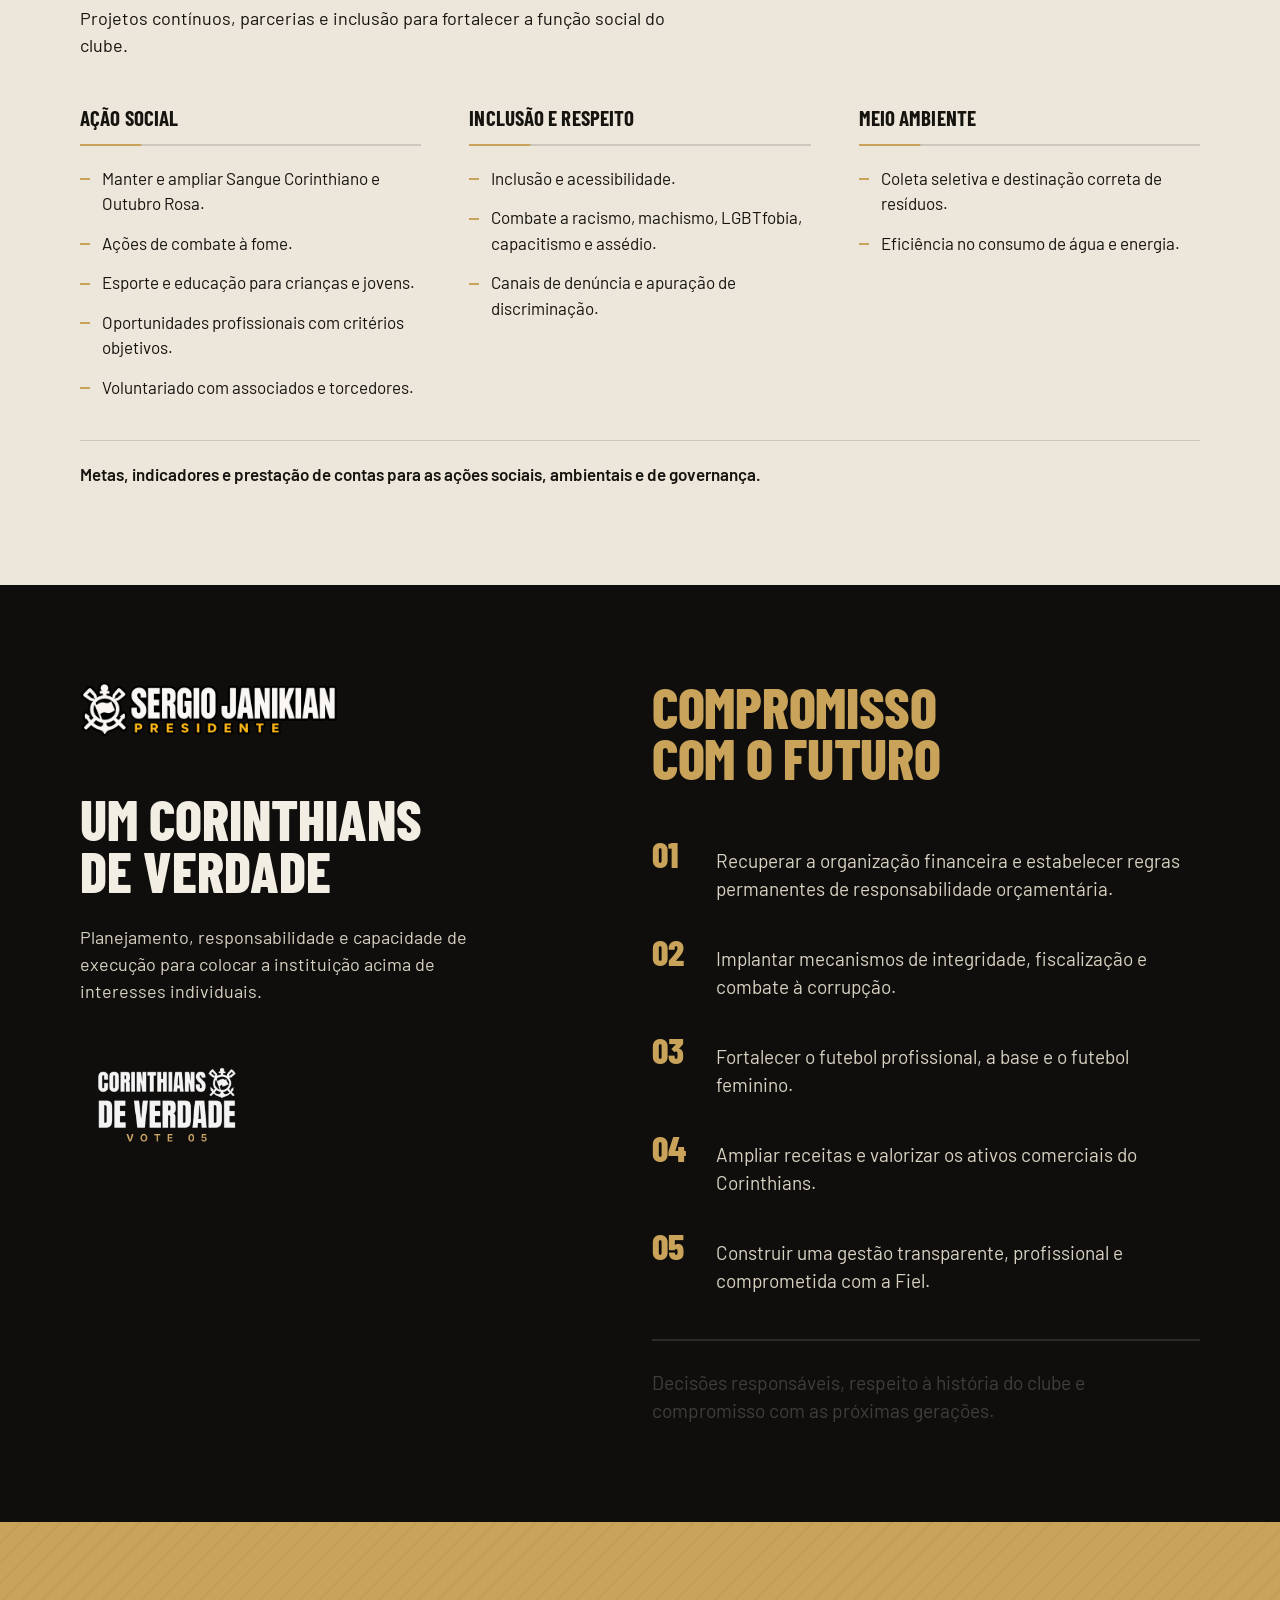
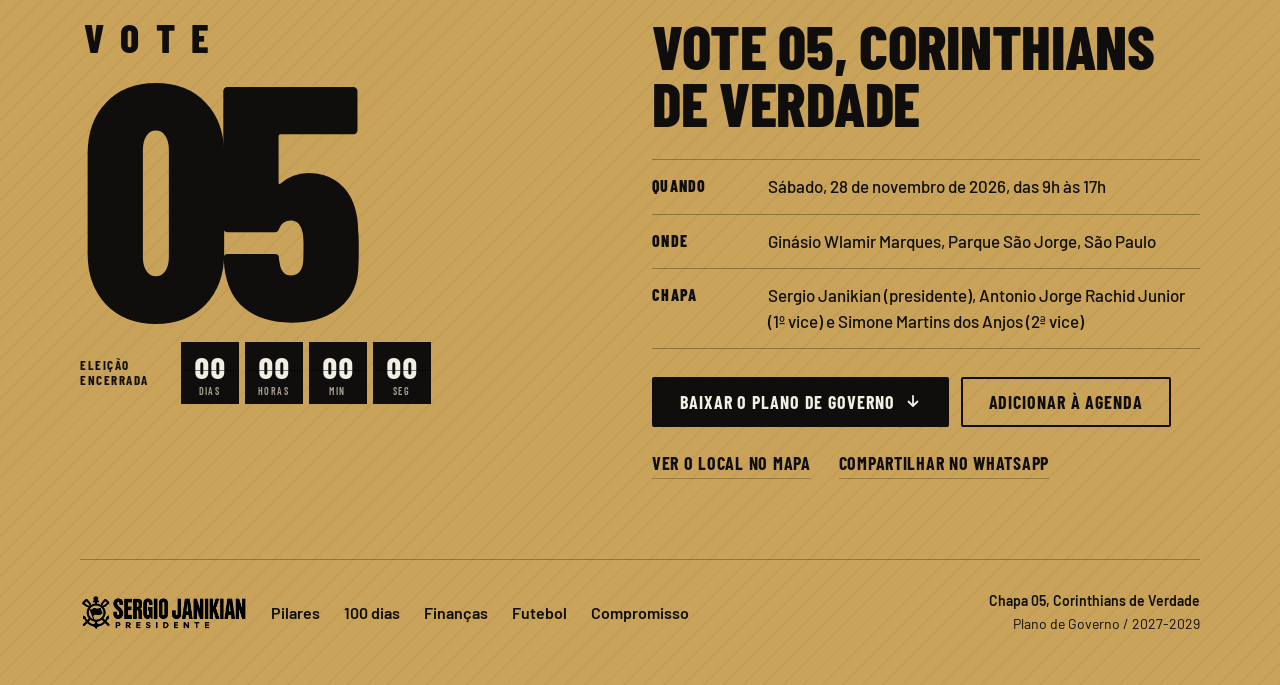
==== commit 98881670: "ajustes header" ====
--- a/index.html
+++ b/index.html
@@ -5,6 +5,7 @@
 <html lang="pt-BR">
 <head>
 <meta charset="UTF-8">
+<script src="assets/js/tag-manager.js"></script>
 <meta name="viewport" content="width=device-width, initial-scale=1, viewport-fit=cover">
 <title>Sergio Janikian Presidente | Plano de Governo 2027-2029 | Vote 05</title>
 <meta name="description" content="Conheça o Plano de Governo 2027-2029 de Sergio Janikian para o Corinthians: profissionalização da gestão, responsabilidade financeira, transparência e autonomia técnica do futebol. Vote 05.">
@@ -41,12 +42,13 @@
 <script src="assets/js/main.js" defer></script>
 </head>
 <body>
+<noscript><iframe src="https://www.googletagmanager.com/ns.html?id=GTM-PGS4C8DN" height="0" width="0" style="display:none;visibility:hidden"></iframe></noscript>
 
 <header class="nav">
   <div class="wrap nav__bar">
     <a class="skip-link" href="#conteudo">Pular para o conteúdo</a>
     <a class="nav__logo" href="#manifesto" aria-label="Sergio Janikian Presidente, início">
-      <img src="assets/img/logos/logo-referencia-2.png" alt="" width="464" height="114">
+      <img src="assets/img/logos/logo-principal-web.png" alt="" width="640" height="140">
     </a>
     <nav class="nav__links" id="menu" aria-label="Seções">
       <a class="nav__link" href="#pilares">Pilares</a>
@@ -172,7 +174,7 @@
       </div>
       <div class="pg03__b">
         <h2 id="t-03"><span class="sr-only">Os primeiros 100 dias: </span>Diagnóstico, organização e prioridades</h2>
-        <img class="pg__assin" src="assets/img/logos/logo-referencia-2.png" alt="Sergio Janikian Presidente" width="464" height="114" loading="lazy">
+        <img class="pg__assin" src="assets/img/logos/logo-principal-web.png" alt="Sergio Janikian Presidente" width="640" height="140" loading="lazy">
       </div>
     </div>
     <ol class="trilha trilha--h" data-trail>
@@ -212,7 +214,7 @@
       </div>
     </div>
     <div class="tetos" role="list" aria-label="Limites sobre as receitas" data-bars>
-        <img class="tetos__logo" src="assets/img/logos/logo-referencia-2.png" alt="Sergio Janikian Presidente" width="464" height="114" loading="lazy">
+        <img class="tetos__logo" src="assets/img/logos/logo-principal-web.png" alt="Sergio Janikian Presidente" width="640" height="140" loading="lazy">
         <div class="teto" role="listitem">
           <strong>Até <span data-count="50" data-suffix="%">50%</span></strong>
           <span>Custo total do futebol profissional sobre as receitas recorrentes.</span>
@@ -260,7 +262,7 @@
         <p class="pnum">06 / Gestão profissional e transparência</p>
         <h2 id="t-06">O Corinthians<br>às claras</h2>
       </div>
-      <img class="pg-head__logo" src="assets/img/logos/logo-referencia-2.png" alt="Sergio Janikian Presidente" width="464" height="114" loading="lazy">
+      <img class="pg-head__logo" src="assets/img/logos/logo-principal-escuro.png" alt="Sergio Janikian Presidente" width="640" height="140" loading="lazy">
     </div>
     <div class="cols3">
       <div class="col">
@@ -477,7 +479,7 @@
           <li>Serviços do clube social</li>
         </ul>
       </div>
-      <img class="pg__assin" src="assets/img/logos/logo-referencia-2.png" alt="Sergio Janikian Presidente" width="464" height="114" loading="lazy">
+      <img class="pg__assin" src="assets/img/logos/logo-principal-web.png" alt="Sergio Janikian Presidente" width="640" height="140" loading="lazy">
     </aside>
     <div class="pg13__b">
       <p class="pnum">13</p>
@@ -546,7 +548,7 @@
 <section class="sec sec--dark pg" id="compromisso" aria-labelledby="t-15">
   <div class="wrap split">
     <div class="split__a pg15__a">
-      <img class="pg15__logo" src="assets/img/logos/logo-principal.png" alt="Sergio Janikian Presidente" width="2033" height="444" loading="lazy">
+      <img class="pg15__logo" src="assets/img/logos/logo-principal-web.png" alt="Sergio Janikian Presidente" width="640" height="140" loading="lazy">
       <p class="pg15__titulo">Um Corinthians<br>de Verdade</p>
       <p class="lead">Planejamento, responsabilidade e capacidade de execução para colocar a instituição acima de interesses individuais.</p>
       <img class="pg15__cdv" src="assets/img/logos/logo-referencia-1.png" alt="Corinthians de Verdade, vote 05" width="304" height="160" loading="lazy">
@@ -601,7 +603,7 @@
       </div>
     </div>
     <div class="dir">
-      <img class="dir__logo" src="assets/img/logos/logo-referencia-2.png" alt="Sergio Janikian Presidente" width="464" height="114" loading="lazy">
+      <img class="dir__logo" src="assets/img/logos/logo-principal-escuro.png" alt="Sergio Janikian Presidente" width="640" height="140" loading="lazy">
       <nav class="dir__links" aria-label="Rodapé">
         <a href="#pilares">Pilares</a>
         <a href="#cem-dias">100 dias</a>
--- a/assets/css/style.css
+++ b/assets/css/style.css
@@ -84,9 +84,9 @@
 .nav.is-scrolled{background:rgba(15,14,12,.88);backdrop-filter:blur(14px) saturate(140%);-webkit-backdrop-filter:blur(14px) saturate(140%);border-bottom-color:rgba(201,163,90,.18)}
 .nav__bar{height:100%;display:grid;grid-template-columns:1fr auto 1fr;align-items:center;column-gap:24px}
 .nav__logo{justify-self:start}
-.nav__logo img{height:34px;width:auto}
+.nav__logo img{height:42px;width:auto}
 .nav__links{justify-self:center;display:flex;align-items:center;gap:2px;padding:5px;border-radius:999px;
-            background:rgba(243,238,228,.06);border:1px solid rgba(201,163,90,.22);backdrop-filter:blur(10px);-webkit-backdrop-filter:blur(10px)}
+            background:transparent}
 .nav__link{position:relative;display:inline-flex;align-items:center;height:38px;padding:0 16px;border-radius:999px;font:500 14.5px/1 var(--text);text-decoration:none;color:var(--cream-muted);white-space:nowrap;
            transition:color 180ms var(--ease),background-color 180ms var(--ease)}
 .nav__link:hover{color:var(--cream);background:rgba(243,238,228,.08)}
@@ -566,7 +566,7 @@
    Celular (até 639)
    ========================================================================= */
 @media (max-width:639px){
-  .nav__logo img{height:28px}
+  .nav__logo img{height:34px}
   .nav__btn{display:none}
   h2{font-size:clamp(36px,10.5vw,46px)}
   .pnum{font-size:13px}
